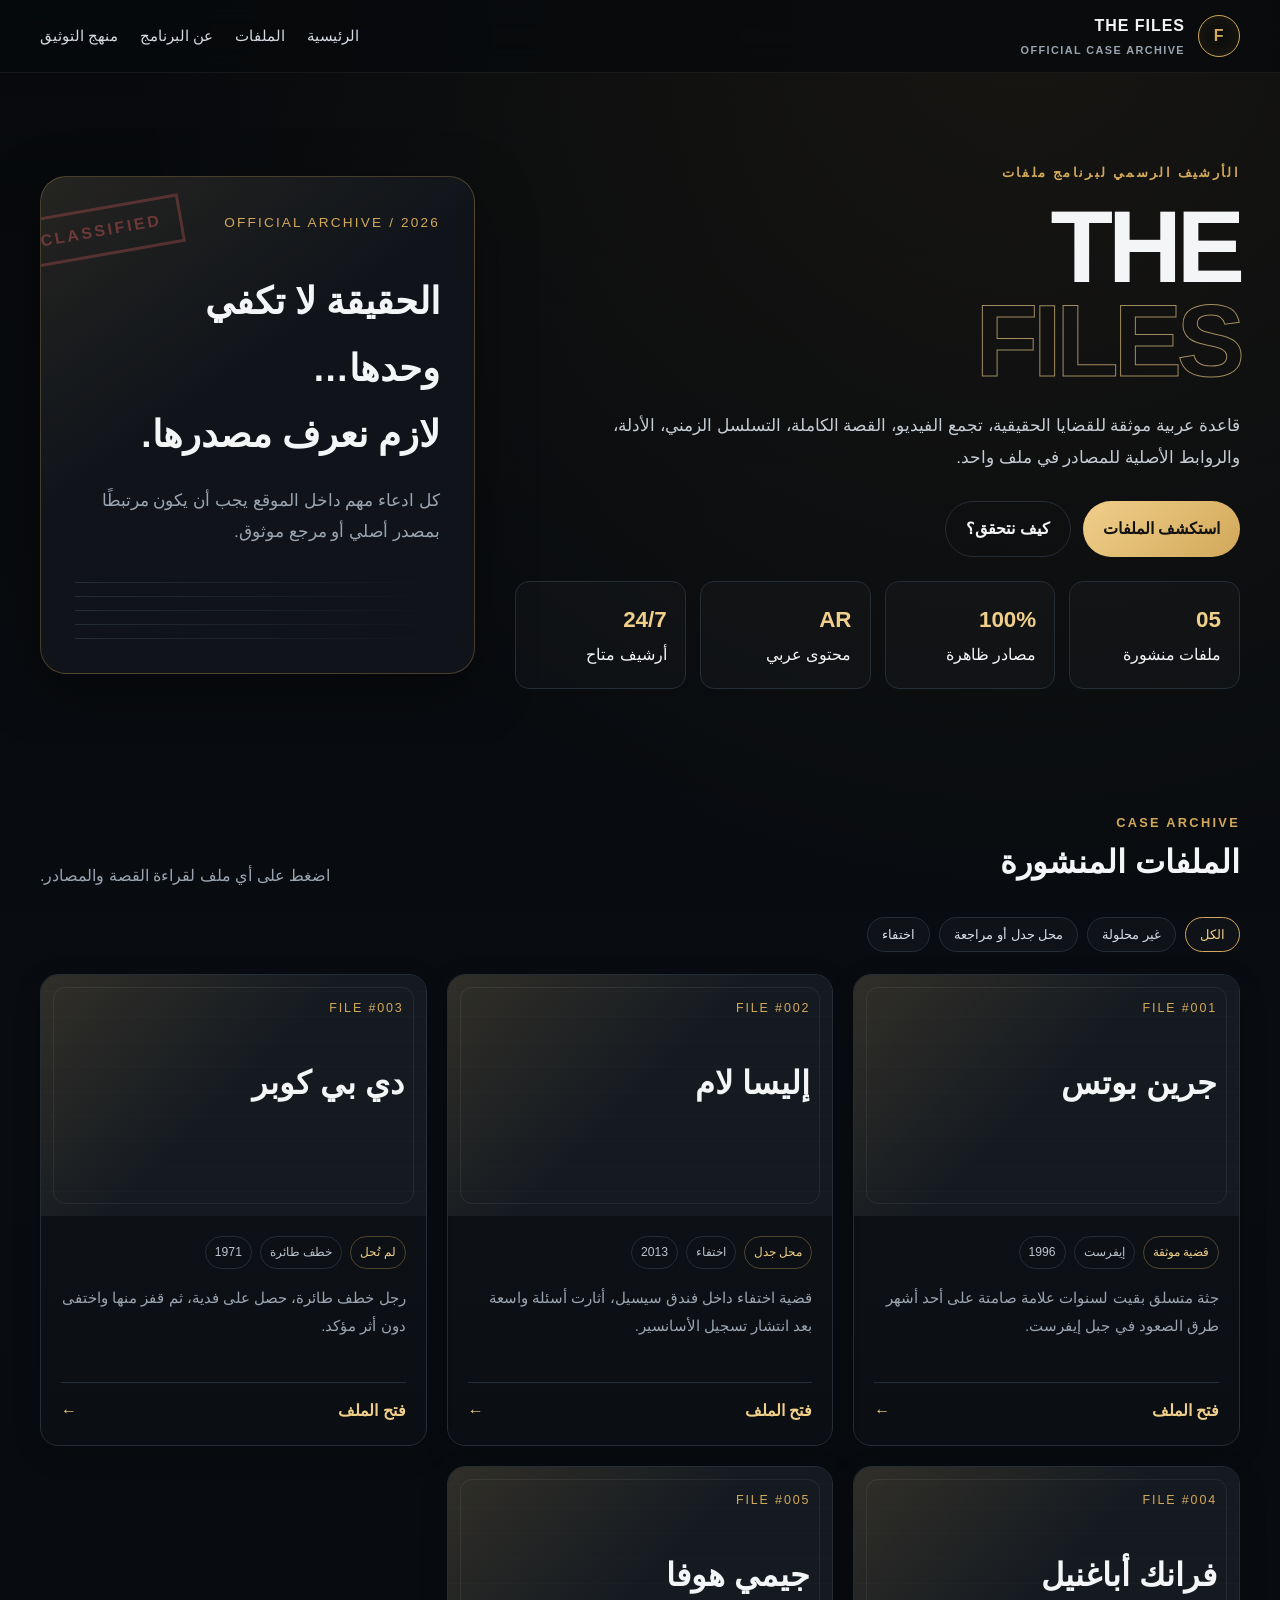
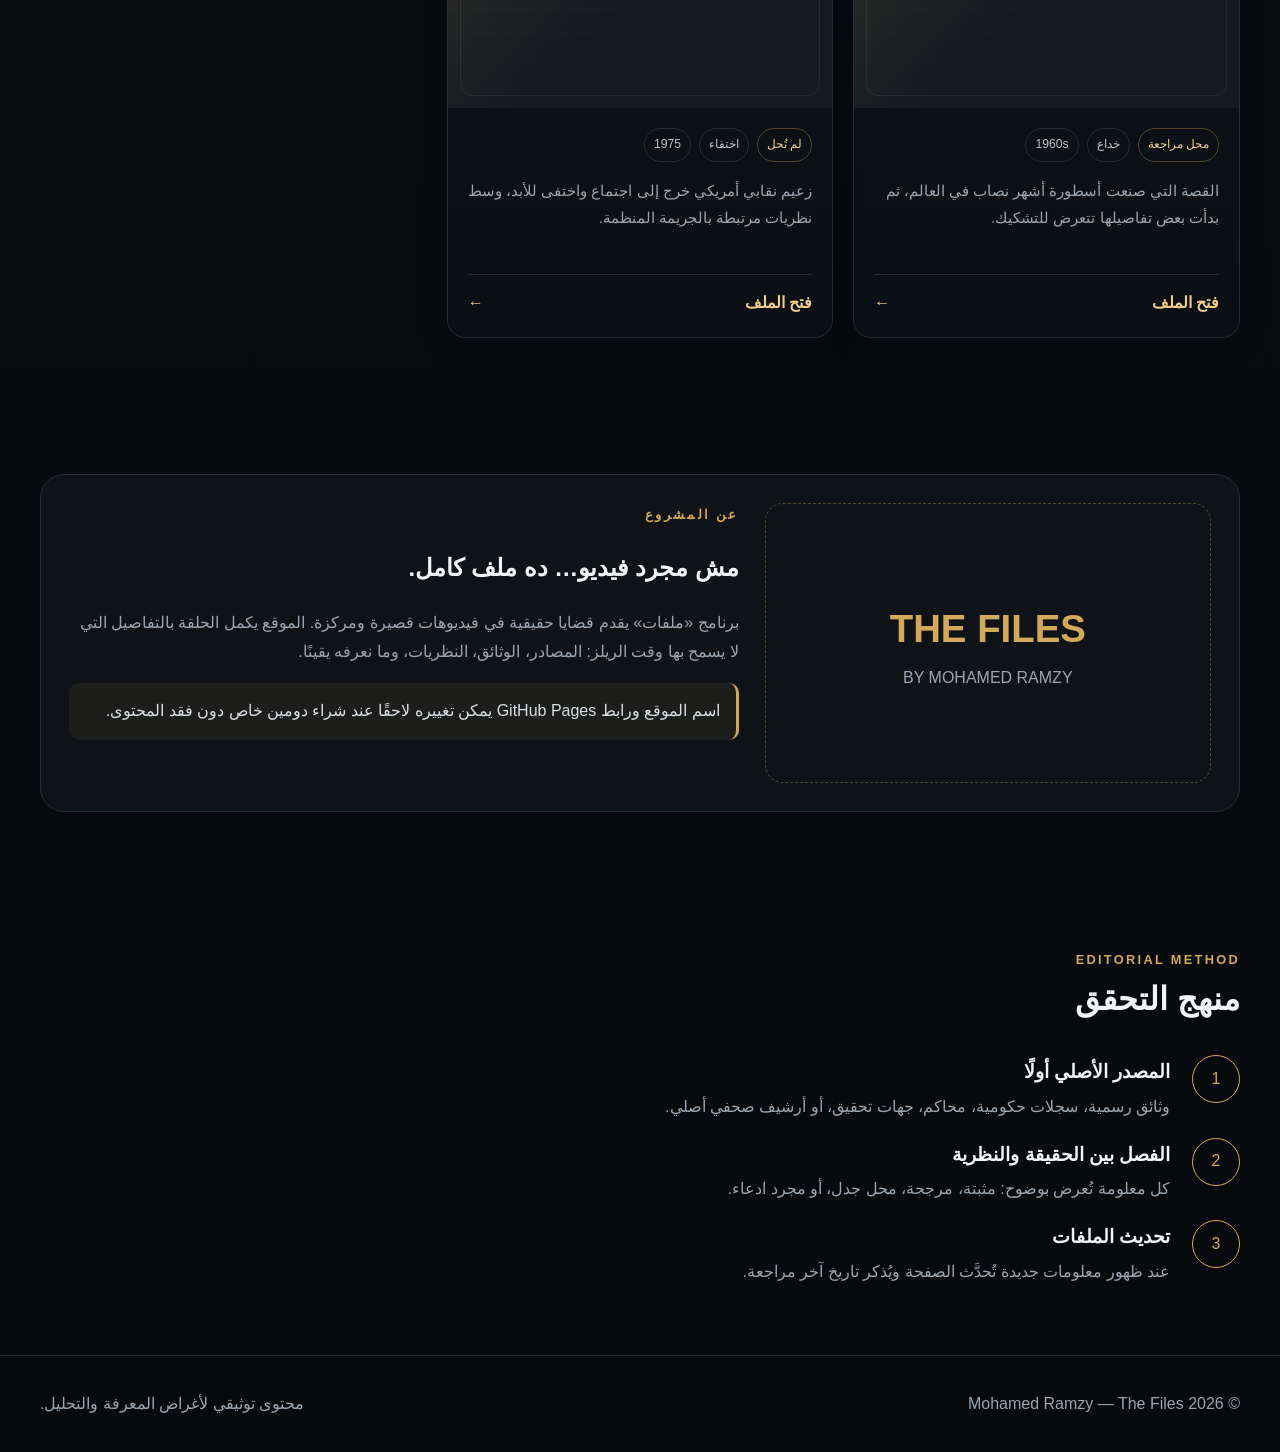
==== index.html @ ec3ad58e "Add files via upload" ====
<!doctype html>
<html lang="ar" dir="rtl">
<head>
  <meta charset="utf-8">
  <meta name="viewport" content="width=device-width,initial-scale=1">
  <meta name="description" content="الأرشيف الرسمي لبرنامج ملفات — قضايا حقيقية، أدلة، وثائق ومصادر أصلية.">
  <title>THE FILES</title>
  <link rel="stylesheet" href="assets/css/style.css">
</head>
<body>
<header class="site-header">
  <div class="container nav">
    <a class="brand" href="index.html">
      <span class="brand-mark">F</span>
      <span>THE FILES<small>OFFICIAL CASE ARCHIVE</small></span>
    </a>
    <button class="menu-btn" aria-label="فتح القائمة">☰</button>
    <nav class="nav-links">
      <a href="index.html">الرئيسية</a>
      <a href="index.html#cases">الملفات</a>
      <a href="index.html#about">عن البرنامج</a>
      <a href="index.html#method">منهج التوثيق</a>
    </nav>
  </div>
</header>
<main>
  <section class="hero">
    <div class="container hero-grid">
      <div>
        <div class="eyebrow">الأرشيف الرسمي لبرنامج ملفات</div>
        <h1>THE <span>FILES</span></h1>
        <p>
          قاعدة عربية موثقة للقضايا الحقيقية، تجمع الفيديو، القصة الكاملة،
          التسلسل الزمني، الأدلة، والروابط الأصلية للمصادر في ملف واحد.
        </p>
        <div class="hero-actions">
          <a class="btn btn-primary" href="#cases">استكشف الملفات</a>
          <a class="btn btn-secondary" href="#method">كيف نتحقق؟</a>
        </div>
        <div class="stats">
          <div class="stat"><strong>05</strong><span>ملفات منشورة</span></div>
          <div class="stat"><strong>100%</strong><span>مصادر ظاهرة</span></div>
          <div class="stat"><strong>AR</strong><span>محتوى عربي</span></div>
          <div class="stat"><strong>24/7</strong><span>أرشيف متاح</span></div>
        </div>
      </div>
      <div class="archive-folder">
        <div class="folder-number">OFFICIAL ARCHIVE / 2026</div>
        <h2>الحقيقة لا تكفي وحدها…<br>لازم نعرف مصدرها.</h2>
        <p style="color:var(--muted)">كل ادعاء مهم داخل الموقع يجب أن يكون مرتبطًا بمصدر أصلي أو مرجع موثوق.</p>
        <div class="folder-lines"><span></span><span></span><span></span><span></span><span></span></div>
      </div>
    </div>
  </section>

  <section class="section" id="cases">
    <div class="container">
      <div class="section-head">
        <div><div class="eyebrow">CASE ARCHIVE</div><h2>الملفات المنشورة</h2></div>
        <p>اضغط على أي ملف لقراءة القصة والمصادر.</p>
      </div>
      <div class="filters">
        <button class="filter-btn active" data-filter="all">الكل</button>
        <button class="filter-btn" data-filter="لم تُحل">غير محلولة</button>
        <button class="filter-btn" data-filter="محل">محل جدل أو مراجعة</button>
        <button class="filter-btn" data-filter="اختفاء">اختفاء</button>
      </div>
      <div class="case-grid">
    <article class="case-card" data-category="قضية موثقة إيفرست">
      <a href="cases/green-boots.html">
        <div class="case-cover">
          <div class="case-no">FILE #001</div>
          <h3>جرين بوتس</h3>
        </div>
        <div class="case-body">
          <div class="badges">
            <span class="badge status">قضية موثقة</span>
            <span class="badge">إيفرست</span>
            <span class="badge">1996</span>
          </div>
          <p>جثة متسلق بقيت لسنوات علامة صامتة على أحد أشهر طرق الصعود في جبل إيفرست.</p>
          <div class="open-file"><span>فتح الملف</span><span>←</span></div>
        </div>
      </a>
    </article>

    <article class="case-card" data-category="محل جدل اختفاء">
      <a href="cases/elisa-lam.html">
        <div class="case-cover">
          <div class="case-no">FILE #002</div>
          <h3>إليسا لام</h3>
        </div>
        <div class="case-body">
          <div class="badges">
            <span class="badge status">محل جدل</span>
            <span class="badge">اختفاء</span>
            <span class="badge">2013</span>
          </div>
          <p>قضية اختفاء داخل فندق سيسيل، أثارت أسئلة واسعة بعد انتشار تسجيل الأسانسير.</p>
          <div class="open-file"><span>فتح الملف</span><span>←</span></div>
        </div>
      </a>
    </article>

    <article class="case-card" data-category="لم تُحل خطف طائرة">
      <a href="cases/db-cooper.html">
        <div class="case-cover">
          <div class="case-no">FILE #003</div>
          <h3>دي بي كوبر</h3>
        </div>
        <div class="case-body">
          <div class="badges">
            <span class="badge status">لم تُحل</span>
            <span class="badge">خطف طائرة</span>
            <span class="badge">1971</span>
          </div>
          <p>رجل خطف طائرة، حصل على فدية، ثم قفز منها واختفى دون أثر مؤكد.</p>
          <div class="open-file"><span>فتح الملف</span><span>←</span></div>
        </div>
      </a>
    </article>

    <article class="case-card" data-category="محل مراجعة خداع">
      <a href="cases/frank-abagnale.html">
        <div class="case-cover">
          <div class="case-no">FILE #004</div>
          <h3>فرانك أباغنيل</h3>
        </div>
        <div class="case-body">
          <div class="badges">
            <span class="badge status">محل مراجعة</span>
            <span class="badge">خداع</span>
            <span class="badge">1960s</span>
          </div>
          <p>القصة التي صنعت أسطورة أشهر نصاب في العالم، ثم بدأت بعض تفاصيلها تتعرض للتشكيك.</p>
          <div class="open-file"><span>فتح الملف</span><span>←</span></div>
        </div>
      </a>
    </article>

    <article class="case-card" data-category="لم تُحل اختفاء">
      <a href="cases/jimmy-hoffa.html">
        <div class="case-cover">
          <div class="case-no">FILE #005</div>
          <h3>جيمي هوفا</h3>
        </div>
        <div class="case-body">
          <div class="badges">
            <span class="badge status">لم تُحل</span>
            <span class="badge">اختفاء</span>
            <span class="badge">1975</span>
          </div>
          <p>زعيم نقابي أمريكي خرج إلى اجتماع واختفى للأبد، وسط نظريات مرتبطة بالجريمة المنظمة.</p>
          <div class="open-file"><span>فتح الملف</span><span>←</span></div>
        </div>
      </a>
    </article></div>
    </div>
  </section>

  <section class="section" id="about">
    <div class="container about-box">
      <div class="about-seal">
        <div><strong>THE FILES</strong><br><span style="color:var(--muted)">BY MOHAMED RAMZY</span></div>
      </div>
      <div>
        <div class="eyebrow">عن المشروع</div>
        <h2>مش مجرد فيديو… ده ملف كامل.</h2>
        <p style="color:var(--muted)">
          برنامج «ملفات» يقدم قضايا حقيقية في فيديوهات قصيرة ومركزة.
          الموقع يكمل الحلقة بالتفاصيل التي لا يسمح بها وقت الريلز:
          المصادر، الوثائق، النظريات، وما نعرفه يقينًا.
        </p>
        <div class="note">اسم الموقع ورابط GitHub Pages يمكن تغييره لاحقًا عند شراء دومين خاص دون فقد المحتوى.</div>
      </div>
    </div>
  </section>

  <section class="section" id="method">
    <div class="container">
      <div class="section-head"><div><div class="eyebrow">EDITORIAL METHOD</div><h2>منهج التحقق</h2></div></div>
      <div class="steps">
        <div class="step"><div class="step-num">1</div><div><h3>المصدر الأصلي أولًا</h3><p>وثائق رسمية، سجلات حكومية، محاكم، جهات تحقيق، أو أرشيف صحفي أصلي.</p></div></div>
        <div class="step"><div class="step-num">2</div><div><h3>الفصل بين الحقيقة والنظرية</h3><p>كل معلومة تُعرض بوضوح: مثبتة، مرجحة، محل جدل، أو مجرد ادعاء.</p></div></div>
        <div class="step"><div class="step-num">3</div><div><h3>تحديث الملفات</h3><p>عند ظهور معلومات جديدة تُحدَّث الصفحة ويُذكر تاريخ آخر مراجعة.</p></div></div>
      </div>
    </div>
  </section>
</main>

<footer class="site-footer">
  <div class="container footer-row">
    <div>© <span data-year></span> Mohamed Ramzy — The Files</div>
    <div>محتوى توثيقي لأغراض المعرفة والتحليل.</div>
  </div>
</footer>
<script src="assets/js/main.js"></script>
</body>
</html>
---- assets/css/style.css ----
:root{
  --bg:#07090c;
  --surface:#0f1318;
  --surface-2:#151b22;
  --line:#252d36;
  --text:#f4f5f7;
  --muted:#9aa5b1;
  --gold:#d2a85a;
  --gold-2:#f0cf8a;
  --danger:#d95d5d;
  --ok:#4fa97f;
  --warn:#d9a24a;
  --max:1200px;
  --radius:18px;
  --shadow:0 18px 60px rgba(0,0,0,.35);
}
*{box-sizing:border-box}
html{scroll-behavior:smooth}
body{
  margin:0;
  background:
    radial-gradient(circle at 80% 0%, rgba(210,168,90,.08), transparent 28%),
    linear-gradient(180deg,#07090c,#090c10 35%,#07090c);
  color:var(--text);
  font-family:"Segoe UI",Tahoma,Arial,sans-serif;
  direction:rtl;
  line-height:1.8;
}
a{color:inherit;text-decoration:none}
img{max-width:100%;display:block}
.container{width:min(calc(100% - 32px),var(--max));margin:auto}
.site-header{
  position:sticky;top:0;z-index:50;
  backdrop-filter:blur(16px);
  background:rgba(7,9,12,.78);
  border-bottom:1px solid rgba(255,255,255,.06);
}
.nav{min-height:72px;display:flex;align-items:center;justify-content:space-between;gap:20px}
.brand{display:flex;align-items:center;gap:13px;font-weight:800;letter-spacing:.06em}
.brand-mark{
  width:42px;height:42px;border:1px solid var(--gold);
  border-radius:50%;display:grid;place-items:center;color:var(--gold);
  box-shadow:inset 0 0 22px rgba(210,168,90,.12);
}
.brand small{display:block;color:var(--muted);font-size:.68rem;letter-spacing:.13em}
.nav-links{display:flex;gap:22px;color:#d6dbe1;font-size:.95rem}
.nav-links a:hover{color:var(--gold-2)}
.menu-btn{display:none;background:none;border:1px solid var(--line);color:#fff;border-radius:10px;padding:8px 11px}
.hero{padding:88px 0 54px;position:relative;overflow:hidden}
.hero-grid{display:grid;grid-template-columns:1.25fr .75fr;gap:40px;align-items:center}
.eyebrow{color:var(--gold);letter-spacing:.18em;font-size:.8rem;font-weight:700}
.hero h1{font-size:clamp(3.2rem,8vw,7.6rem);line-height:.92;margin:16px 0 22px;letter-spacing:-.05em}
.hero h1 span{display:block;color:transparent;-webkit-text-stroke:1px rgba(240,207,138,.65)}
.hero p{color:#c5ccd4;font-size:1.08rem;max-width:680px}
.hero-actions{display:flex;gap:12px;margin-top:28px;flex-wrap:wrap}
.btn{display:inline-flex;align-items:center;justify-content:center;gap:9px;padding:13px 20px;border-radius:999px;border:1px solid var(--line);font-weight:700}
.btn-primary{background:linear-gradient(135deg,var(--gold-2),var(--gold));color:#121212;border:none}
.btn-secondary:hover{border-color:var(--gold);color:var(--gold-2)}
.archive-folder{
  min-height:410px;border-radius:26px;border:1px solid rgba(210,168,90,.28);
  background:
    linear-gradient(145deg,rgba(210,168,90,.11),transparent 42%),
    #10141a;
  box-shadow:var(--shadow);position:relative;padding:34px;overflow:hidden;
}
.archive-folder:before{
  content:"CLASSIFIED";position:absolute;left:-22px;top:30px;transform:rotate(-10deg);
  color:rgba(217,93,93,.42);border:3px solid rgba(217,93,93,.3);padding:7px 18px;font-weight:900;letter-spacing:.17em;
}
.folder-number{color:var(--gold);font-size:.85rem;letter-spacing:.16em}
.archive-folder h2{font-size:2.3rem;margin:34px 0 8px}
.folder-lines{margin-top:34px;display:grid;gap:13px}
.folder-lines span{height:1px;background:linear-gradient(90deg,var(--line),transparent)}
.stats{display:grid;grid-template-columns:repeat(4,1fr);gap:14px;margin-top:24px}
.stat{padding:18px;border:1px solid var(--line);border-radius:14px;background:rgba(255,255,255,.02)}
.stat strong{display:block;color:var(--gold-2);font-size:1.4rem}
.section{padding:68px 0}
.section-head{display:flex;justify-content:space-between;align-items:end;gap:20px;margin-bottom:26px}
.section-head h2{font-size:2rem;margin:0}
.section-head p{color:var(--muted);margin:0}
.filters{display:flex;gap:9px;flex-wrap:wrap;margin-bottom:22px}
.filter-btn{cursor:pointer;border:1px solid var(--line);background:var(--surface);color:#d8dee5;padding:9px 14px;border-radius:999px}
.filter-btn.active,.filter-btn:hover{border-color:var(--gold);color:var(--gold-2)}
.case-grid{display:grid;grid-template-columns:repeat(3,1fr);gap:20px}
.case-card{
  border:1px solid var(--line);background:linear-gradient(180deg,var(--surface),#0b0e12);
  border-radius:var(--radius);overflow:hidden;transition:.25s;box-shadow:0 8px 28px rgba(0,0,0,.16)
}
.case-card:hover{transform:translateY(-5px);border-color:rgba(210,168,90,.5)}
.case-cover{
  aspect-ratio:16/10;padding:22px;position:relative;
  background:
    linear-gradient(135deg,rgba(210,168,90,.15),transparent 50%),
    repeating-linear-gradient(0deg,transparent,transparent 24px,rgba(255,255,255,.025) 25px),
    #151a20;
}
.case-cover:after{content:"";position:absolute;inset:12px;border:1px solid rgba(255,255,255,.07);border-radius:12px}
.case-no{color:var(--gold);font-size:.78rem;letter-spacing:.15em}
.case-cover h3{font-size:2rem;margin:35px 0 0;position:relative;z-index:1}
.case-body{padding:20px}
.badges{display:flex;gap:8px;flex-wrap:wrap;margin-bottom:13px}
.badge{font-size:.76rem;padding:5px 9px;border-radius:999px;border:1px solid var(--line);color:#bbc4cd}
.badge.status{color:var(--gold-2);border-color:rgba(210,168,90,.35)}
.case-body p{color:var(--muted);font-size:.94rem;min-height:82px}
.open-file{display:flex;justify-content:space-between;align-items:center;color:var(--gold-2);font-weight:700;border-top:1px solid var(--line);padding-top:14px}
.about-box{display:grid;grid-template-columns:.8fr 1.2fr;gap:26px;border:1px solid var(--line);border-radius:24px;padding:28px;background:var(--surface)}
.about-seal{min-height:280px;border-radius:18px;border:1px dashed rgba(210,168,90,.35);display:grid;place-items:center;text-align:center}
.about-seal strong{font-size:2.4rem;color:var(--gold)}
.steps{display:grid;gap:16px}
.step{display:grid;grid-template-columns:54px 1fr;gap:16px}
.step-num{width:48px;height:48px;border-radius:50%;display:grid;place-items:center;border:1px solid var(--gold);color:var(--gold)}
.step h3{margin:0 0 4px}
.step p{margin:0;color:var(--muted)}
.site-footer{border-top:1px solid var(--line);padding:34px 0;color:var(--muted)}
.footer-row{display:flex;justify-content:space-between;gap:20px;flex-wrap:wrap}

/* Case page */
.case-hero{padding:64px 0 28px}
.breadcrumb{font-size:.9rem;color:var(--muted)}
.case-title{font-size:clamp(2.6rem,7vw,5.8rem);line-height:1;margin:18px 0}
.case-meta{display:flex;gap:10px;flex-wrap:wrap}
.case-layout{display:grid;grid-template-columns:minmax(0,1fr) 320px;gap:30px;align-items:start}
.article{border:1px solid var(--line);background:var(--surface);border-radius:20px;padding:clamp(20px,4vw,42px)}
.article h2{margin-top:42px;color:var(--gold-2)}
.article h2:first-child{margin-top:0}
.article p{color:#c9d0d8}
.video-placeholder{
  aspect-ratio:16/9;border:1px solid var(--line);border-radius:16px;
  display:grid;place-items:center;text-align:center;background:#080b0e;margin:22px 0;
}
.timeline{border-right:1px solid rgba(210,168,90,.32);margin:24px 8px 24px 0;padding-right:22px}
.timeline-item{position:relative;margin-bottom:22px}
.timeline-item:before{content:"";position:absolute;right:-29px;top:8px;width:11px;height:11px;background:var(--gold);border-radius:50%;box-shadow:0 0 0 5px rgba(210,168,90,.11)}
.timeline-item strong{color:var(--gold-2)}
.sources{display:grid;gap:11px}
.source-link{padding:14px;border:1px solid var(--line);border-radius:12px;background:#0b0e12}
.source-link:hover{border-color:var(--gold)}
.sidebar{display:grid;gap:16px;position:sticky;top:92px}
.side-card{border:1px solid var(--line);background:var(--surface);border-radius:16px;padding:20px}
.side-card h3{margin-top:0}
.side-card ul{margin:0;padding:0 18px 0 0;color:var(--muted)}
.note{border-right:3px solid var(--gold);background:rgba(210,168,90,.07);padding:14px 16px;border-radius:10px;color:#d9dfe6}

@media(max-width:920px){
  .hero-grid,.about-box,.case-layout{grid-template-columns:1fr}
  .case-grid{grid-template-columns:repeat(2,1fr)}
  .sidebar{position:static}
}
@media(max-width:700px){
  .nav-links{display:none;position:absolute;top:72px;right:16px;left:16px;background:#0c1015;border:1px solid var(--line);border-radius:14px;padding:16px;flex-direction:column}
  .nav-links.open{display:flex}
  .menu-btn{display:block}
  .case-grid,.stats{grid-template-columns:1fr}
  .hero{padding-top:54px}
  .archive-folder{min-height:330px}
}
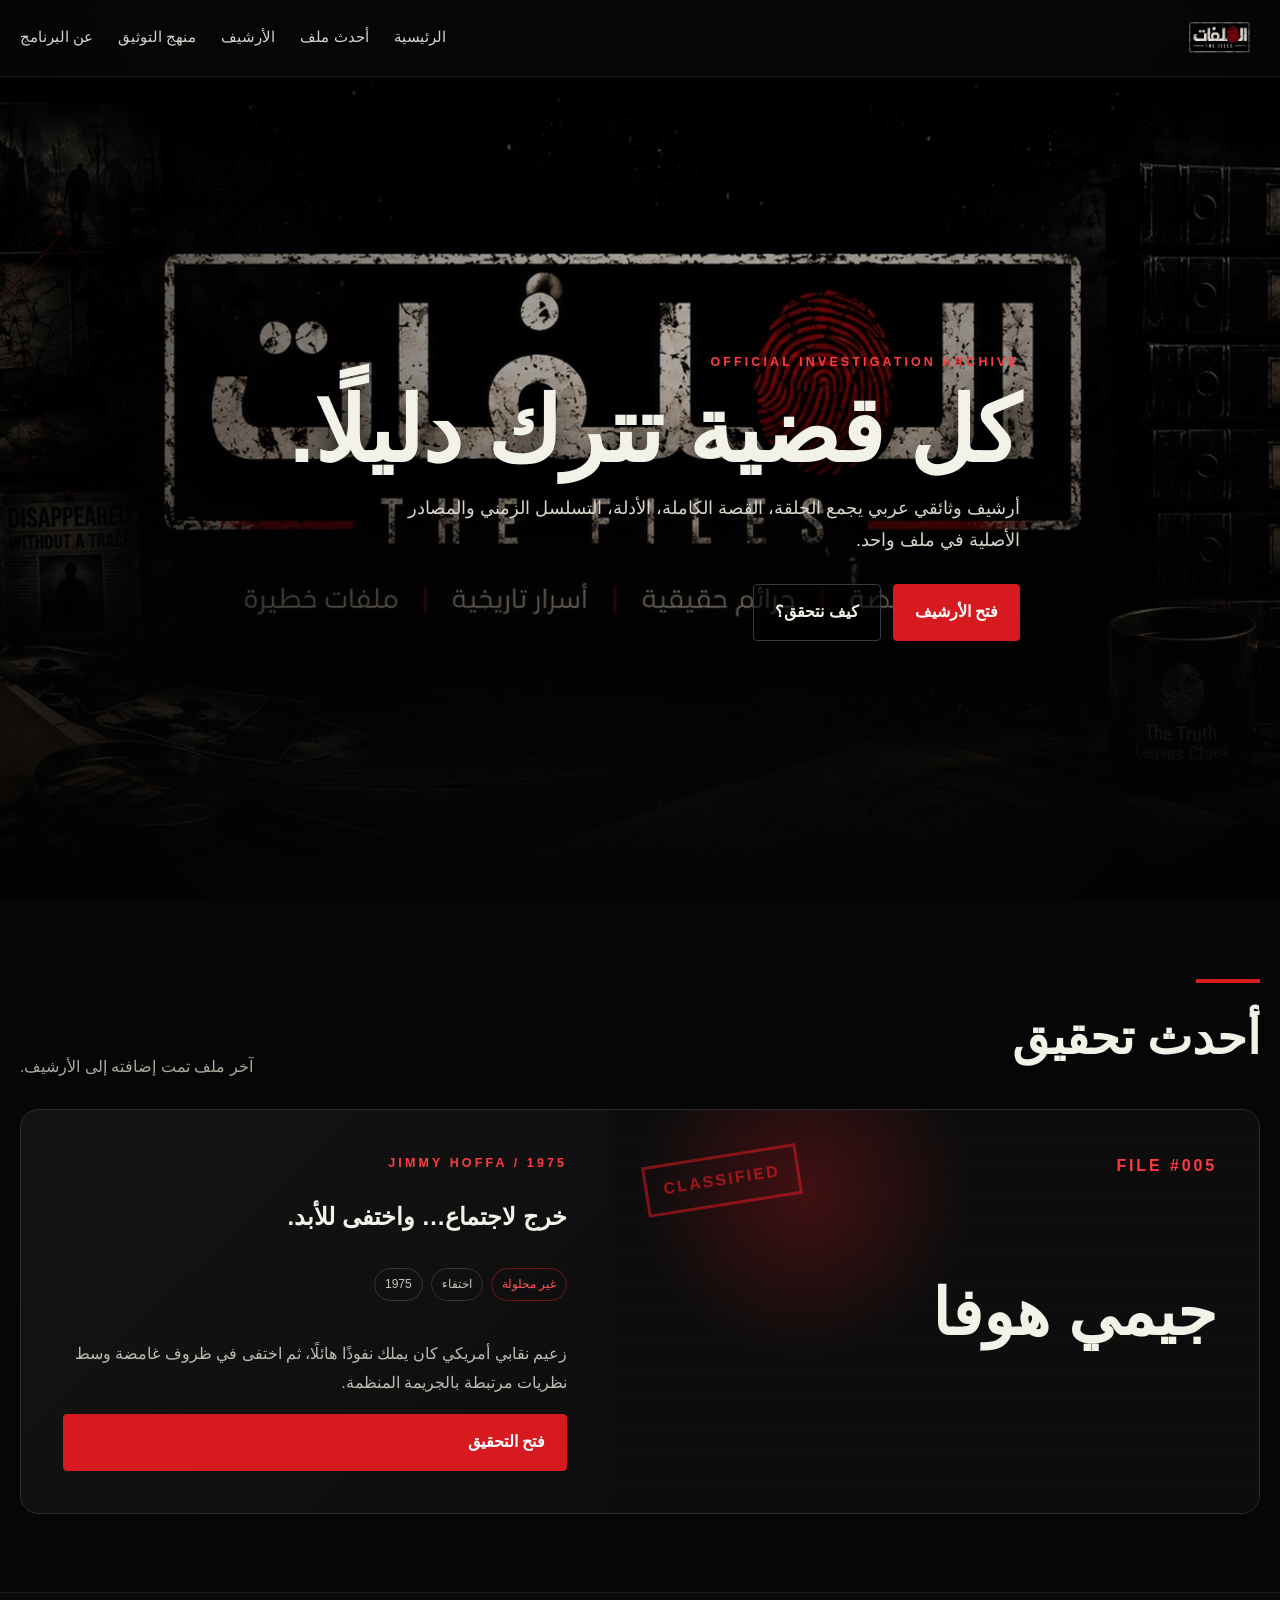
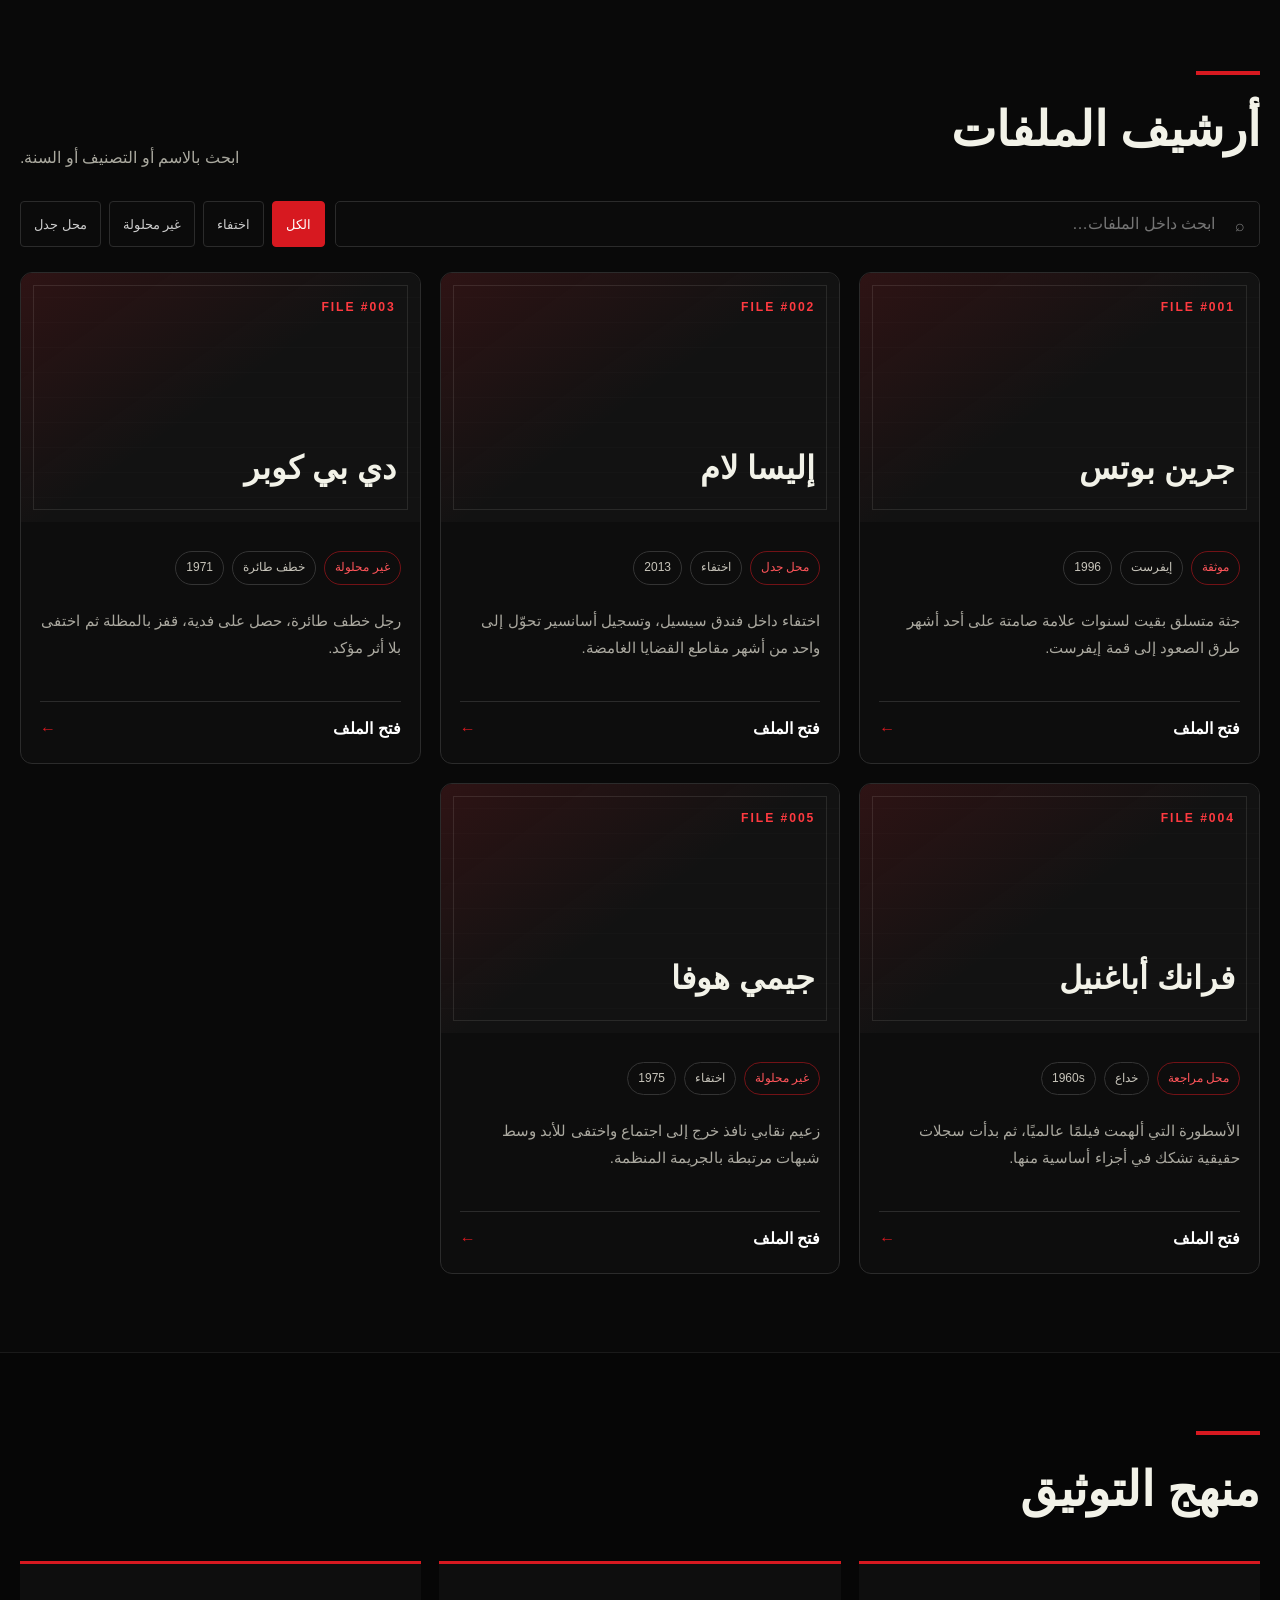
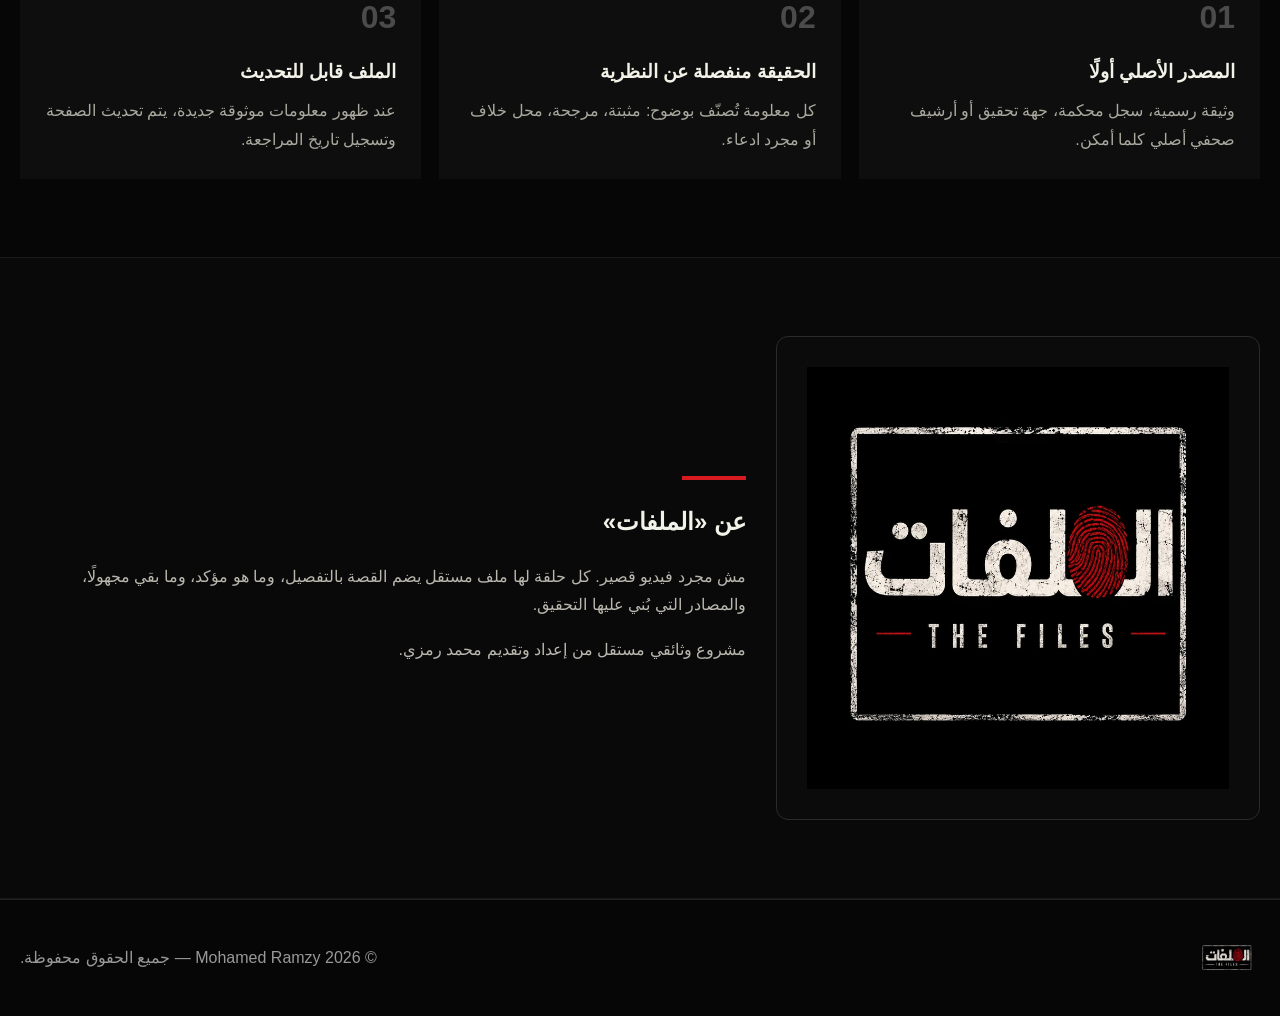
==== commit 3bb8e228: "Add files via upload" ====
--- a/index.html
+++ b/index.html
@@ -1,199 +1,109 @@
 <!doctype html>
 <html lang="ar" dir="rtl">
 <head>
-  <meta charset="utf-8">
-  <meta name="viewport" content="width=device-width,initial-scale=1">
-  <meta name="description" content="الأرشيف الرسمي لبرنامج ملفات — قضايا حقيقية، أدلة، وثائق ومصادر أصلية.">
-  <title>THE FILES</title>
-  <link rel="stylesheet" href="assets/css/style.css">
-</head>
-<body>
-<header class="site-header">
-  <div class="container nav">
-    <a class="brand" href="index.html">
-      <span class="brand-mark">F</span>
-      <span>THE FILES<small>OFFICIAL CASE ARCHIVE</small></span>
-    </a>
-    <button class="menu-btn" aria-label="فتح القائمة">☰</button>
-    <nav class="nav-links">
-      <a href="index.html">الرئيسية</a>
-      <a href="index.html#cases">الملفات</a>
-      <a href="index.html#about">عن البرنامج</a>
-      <a href="index.html#method">منهج التوثيق</a>
-    </nav>
-  </div>
-</header>
+<meta charset="utf-8">
+<meta name="viewport" content="width=device-width,initial-scale=1">
+<meta name="theme-color" content="#060606">
+<meta name="description" content="الأرشيف الرسمي لبرنامج ملفات من محمد رمزي: قضايا حقيقية، مصادر أصلية، وثائق وتسلسل زمني.">
+<meta property="og:title" content="الملفات | The Files">
+<meta property="og:description" content="الأرشيف الرسمي لبرنامج ملفات من محمد رمزي: قضايا حقيقية، مصادر أصلية، وثائق وتسلسل زمني.">
+<meta property="og:type" content="website">
+<meta property="og:image" content="assets/images/logo-square.webp">
+<link rel="icon" href="assets/images/favicon.png">
+<link rel="stylesheet" href="assets/css/style.css">
+<title>الملفات | The Files</title>
+</head><body><header class="site-header"><div class="container nav">
+<a class="logo" href="index.html"><img src="assets/images/logo-horizontal.webp" alt="الملفات - The Files"></a>
+<button class="menu" aria-label="فتح القائمة">☰</button>
+<nav class="nav-links">
+<a href="index.html">الرئيسية</a>
+<a href="index.html#latest">أحدث ملف</a>
+<a href="index.html#archive">الأرشيف</a>
+<a href="index.html#method">منهج التوثيق</a>
+<a href="index.html#about">عن البرنامج</a>
+</nav></div></header>
 <main>
-  <section class="hero">
-    <div class="container hero-grid">
-      <div>
-        <div class="eyebrow">الأرشيف الرسمي لبرنامج ملفات</div>
-        <h1>THE <span>FILES</span></h1>
-        <p>
-          قاعدة عربية موثقة للقضايا الحقيقية، تجمع الفيديو، القصة الكاملة،
-          التسلسل الزمني، الأدلة، والروابط الأصلية للمصادر في ملف واحد.
-        </p>
-        <div class="hero-actions">
-          <a class="btn btn-primary" href="#cases">استكشف الملفات</a>
-          <a class="btn btn-secondary" href="#method">كيف نتحقق؟</a>
-        </div>
-        <div class="stats">
-          <div class="stat"><strong>05</strong><span>ملفات منشورة</span></div>
-          <div class="stat"><strong>100%</strong><span>مصادر ظاهرة</span></div>
-          <div class="stat"><strong>AR</strong><span>محتوى عربي</span></div>
-          <div class="stat"><strong>24/7</strong><span>أرشيف متاح</span></div>
-        </div>
-      </div>
-      <div class="archive-folder">
-        <div class="folder-number">OFFICIAL ARCHIVE / 2026</div>
-        <h2>الحقيقة لا تكفي وحدها…<br>لازم نعرف مصدرها.</h2>
-        <p style="color:var(--muted)">كل ادعاء مهم داخل الموقع يجب أن يكون مرتبطًا بمصدر أصلي أو مرجع موثوق.</p>
-        <div class="folder-lines"><span></span><span></span><span></span><span></span><span></span></div>
-      </div>
-    </div>
-  </section>
+<section class="hero"><div class="container hero-content">
+<div class="kicker">OFFICIAL INVESTIGATION ARCHIVE</div>
+<h1>كل قضية تترك دليلًا.</h1>
+<p>أرشيف وثائقي عربي يجمع الحلقة، القصة الكاملة، الأدلة، التسلسل الزمني والمصادر الأصلية في ملف واحد.</p>
+<div class="actions"><a class="btn btn-red" href="#archive">فتح الأرشيف</a><a class="btn btn-dark" href="#method">كيف نتحقق؟</a></div>
+</div></section>
 
-  <section class="section" id="cases">
-    <div class="container">
-      <div class="section-head">
-        <div><div class="eyebrow">CASE ARCHIVE</div><h2>الملفات المنشورة</h2></div>
-        <p>اضغط على أي ملف لقراءة القصة والمصادر.</p>
-      </div>
-      <div class="filters">
-        <button class="filter-btn active" data-filter="all">الكل</button>
-        <button class="filter-btn" data-filter="لم تُحل">غير محلولة</button>
-        <button class="filter-btn" data-filter="محل">محل جدل أو مراجعة</button>
-        <button class="filter-btn" data-filter="اختفاء">اختفاء</button>
-      </div>
-      <div class="case-grid">
-    <article class="case-card" data-category="قضية موثقة إيفرست">
-      <a href="cases/green-boots.html">
-        <div class="case-cover">
-          <div class="case-no">FILE #001</div>
-          <h3>جرين بوتس</h3>
-        </div>
-        <div class="case-body">
-          <div class="badges">
-            <span class="badge status">قضية موثقة</span>
-            <span class="badge">إيفرست</span>
-            <span class="badge">1996</span>
-          </div>
-          <p>جثة متسلق بقيت لسنوات علامة صامتة على أحد أشهر طرق الصعود في جبل إيفرست.</p>
-          <div class="open-file"><span>فتح الملف</span><span>←</span></div>
-        </div>
-      </a>
-    </article>
+<section class="section" id="latest"><div class="container">
+<div class="section-head"><div><div class="red-line"></div><h2>أحدث تحقيق</h2></div><p>آخر ملف تمت إضافته إلى الأرشيف.</p></div>
+<div class="latest">
+<div class="latest-art"><div class="latest-no">FILE #005</div><h3>جيمي هوفا</h3></div>
+<div class="latest-copy"><div class="kicker">JIMMY HOFFA / 1975</div><h2>خرج لاجتماع… واختفى للأبد.</h2>
+<div class="meta"><span class="tag red">غير محلولة</span><span class="tag">اختفاء</span><span class="tag">1975</span></div>
+<p>زعيم نقابي أمريكي كان يملك نفوذًا هائلًا، ثم اختفى في ظروف غامضة وسط نظريات مرتبطة بالجريمة المنظمة.</p>
+<a class="btn btn-red" href="cases/jimmy-hoffa.html">فتح التحقيق</a></div>
+</div></div></section>
 
-    <article class="case-card" data-category="محل جدل اختفاء">
-      <a href="cases/elisa-lam.html">
-        <div class="case-cover">
-          <div class="case-no">FILE #002</div>
-          <h3>إليسا لام</h3>
-        </div>
-        <div class="case-body">
-          <div class="badges">
-            <span class="badge status">محل جدل</span>
-            <span class="badge">اختفاء</span>
-            <span class="badge">2013</span>
-          </div>
-          <p>قضية اختفاء داخل فندق سيسيل، أثارت أسئلة واسعة بعد انتشار تسجيل الأسانسير.</p>
-          <div class="open-file"><span>فتح الملف</span><span>←</span></div>
-        </div>
-      </a>
-    </article>
+<section class="section section-dark" id="archive"><div class="container">
+<div class="section-head"><div><div class="red-line"></div><h2>أرشيف الملفات</h2></div><p>ابحث بالاسم أو التصنيف أو السنة.</p></div>
+<div class="tools">
+<label class="search"><span>⌕</span><input id="caseSearch" type="search" placeholder="ابحث داخل الملفات…"></label>
+<div class="filters"><button class="filter active" data-filter="all">الكل</button><button class="filter" data-filter="اختفاء">اختفاء</button><button class="filter" data-filter="غير محلولة">غير محلولة</button><button class="filter" data-filter="محل">محل جدل</button></div>
+</div>
+<div class="grid">
+<article class="card" data-category="إيفرست موثقة" data-search="جرين بوتس Green Boots 1996 إيفرست موثقة">
+<a href="cases/green-boots.html">
+<div class="card-top"><div class="file-no">FILE #001</div><h3>جرين بوتس</h3></div>
+<div class="card-body">
+<div class="meta"><span class="tag red">موثقة</span><span class="tag">إيفرست</span><span class="tag">1996</span></div>
+<p>جثة متسلق بقيت لسنوات علامة صامتة على أحد أشهر طرق الصعود إلى قمة إيفرست.</p>
+<div class="open"><span>فتح الملف</span><span>←</span></div>
+</div></a></article>
+<article class="card" data-category="اختفاء محل جدل" data-search="إليسا لام Elisa Lam 2013 اختفاء محل جدل">
+<a href="cases/elisa-lam.html">
+<div class="card-top"><div class="file-no">FILE #002</div><h3>إليسا لام</h3></div>
+<div class="card-body">
+<div class="meta"><span class="tag red">محل جدل</span><span class="tag">اختفاء</span><span class="tag">2013</span></div>
+<p>اختفاء داخل فندق سيسيل، وتسجيل أسانسير تحوّل إلى واحد من أشهر مقاطع القضايا الغامضة.</p>
+<div class="open"><span>فتح الملف</span><span>←</span></div>
+</div></a></article>
+<article class="card" data-category="خطف طائرة غير محلولة" data-search="دي بي كوبر D. B. Cooper 1971 خطف طائرة غير محلولة">
+<a href="cases/db-cooper.html">
+<div class="card-top"><div class="file-no">FILE #003</div><h3>دي بي كوبر</h3></div>
+<div class="card-body">
+<div class="meta"><span class="tag red">غير محلولة</span><span class="tag">خطف طائرة</span><span class="tag">1971</span></div>
+<p>رجل خطف طائرة، حصل على فدية، قفز بالمظلة ثم اختفى بلا أثر مؤكد.</p>
+<div class="open"><span>فتح الملف</span><span>←</span></div>
+</div></a></article>
+<article class="card" data-category="خداع محل مراجعة" data-search="فرانك أباغنيل Frank Abagnale 1960s خداع محل مراجعة">
+<a href="cases/frank-abagnale.html">
+<div class="card-top"><div class="file-no">FILE #004</div><h3>فرانك أباغنيل</h3></div>
+<div class="card-body">
+<div class="meta"><span class="tag red">محل مراجعة</span><span class="tag">خداع</span><span class="tag">1960s</span></div>
+<p>الأسطورة التي ألهمت فيلمًا عالميًا، ثم بدأت سجلات حقيقية تشكك في أجزاء أساسية منها.</p>
+<div class="open"><span>فتح الملف</span><span>←</span></div>
+</div></a></article>
+<article class="card" data-category="اختفاء غير محلولة" data-search="جيمي هوفا Jimmy Hoffa 1975 اختفاء غير محلولة">
+<a href="cases/jimmy-hoffa.html">
+<div class="card-top"><div class="file-no">FILE #005</div><h3>جيمي هوفا</h3></div>
+<div class="card-body">
+<div class="meta"><span class="tag red">غير محلولة</span><span class="tag">اختفاء</span><span class="tag">1975</span></div>
+<p>زعيم نقابي نافذ خرج إلى اجتماع واختفى للأبد وسط شبهات مرتبطة بالجريمة المنظمة.</p>
+<div class="open"><span>فتح الملف</span><span>←</span></div>
+</div></a></article></div>
+</div></section>
 
-    <article class="case-card" data-category="لم تُحل خطف طائرة">
-      <a href="cases/db-cooper.html">
-        <div class="case-cover">
-          <div class="case-no">FILE #003</div>
-          <h3>دي بي كوبر</h3>
-        </div>
-        <div class="case-body">
-          <div class="badges">
-            <span class="badge status">لم تُحل</span>
-            <span class="badge">خطف طائرة</span>
-            <span class="badge">1971</span>
-          </div>
-          <p>رجل خطف طائرة، حصل على فدية، ثم قفز منها واختفى دون أثر مؤكد.</p>
-          <div class="open-file"><span>فتح الملف</span><span>←</span></div>
-        </div>
-      </a>
-    </article>
+<section class="section" id="method"><div class="container">
+<div class="section-head"><div><div class="red-line"></div><h2>منهج التوثيق</h2></div></div>
+<div class="method">
+<div class="method-card"><strong>01</strong><h3>المصدر الأصلي أولًا</h3><p>وثيقة رسمية، سجل محكمة، جهة تحقيق أو أرشيف صحفي أصلي كلما أمكن.</p></div>
+<div class="method-card"><strong>02</strong><h3>الحقيقة منفصلة عن النظرية</h3><p>كل معلومة تُصنّف بوضوح: مثبتة، مرجحة، محل خلاف أو مجرد ادعاء.</p></div>
+<div class="method-card"><strong>03</strong><h3>الملف قابل للتحديث</h3><p>عند ظهور معلومات موثوقة جديدة، يتم تحديث الصفحة وتسجيل تاريخ المراجعة.</p></div>
+</div></div></section>
 
-    <article class="case-card" data-category="محل مراجعة خداع">
-      <a href="cases/frank-abagnale.html">
-        <div class="case-cover">
-          <div class="case-no">FILE #004</div>
-          <h3>فرانك أباغنيل</h3>
-        </div>
-        <div class="case-body">
-          <div class="badges">
-            <span class="badge status">محل مراجعة</span>
-            <span class="badge">خداع</span>
-            <span class="badge">1960s</span>
-          </div>
-          <p>القصة التي صنعت أسطورة أشهر نصاب في العالم، ثم بدأت بعض تفاصيلها تتعرض للتشكيك.</p>
-          <div class="open-file"><span>فتح الملف</span><span>←</span></div>
-        </div>
-      </a>
-    </article>
-
-    <article class="case-card" data-category="لم تُحل اختفاء">
-      <a href="cases/jimmy-hoffa.html">
-        <div class="case-cover">
-          <div class="case-no">FILE #005</div>
-          <h3>جيمي هوفا</h3>
-        </div>
-        <div class="case-body">
-          <div class="badges">
-            <span class="badge status">لم تُحل</span>
-            <span class="badge">اختفاء</span>
-            <span class="badge">1975</span>
-          </div>
-          <p>زعيم نقابي أمريكي خرج إلى اجتماع واختفى للأبد، وسط نظريات مرتبطة بالجريمة المنظمة.</p>
-          <div class="open-file"><span>فتح الملف</span><span>←</span></div>
-        </div>
-      </a>
-    </article></div>
-    </div>
-  </section>
-
-  <section class="section" id="about">
-    <div class="container about-box">
-      <div class="about-seal">
-        <div><strong>THE FILES</strong><br><span style="color:var(--muted)">BY MOHAMED RAMZY</span></div>
-      </div>
-      <div>
-        <div class="eyebrow">عن المشروع</div>
-        <h2>مش مجرد فيديو… ده ملف كامل.</h2>
-        <p style="color:var(--muted)">
-          برنامج «ملفات» يقدم قضايا حقيقية في فيديوهات قصيرة ومركزة.
-          الموقع يكمل الحلقة بالتفاصيل التي لا يسمح بها وقت الريلز:
-          المصادر، الوثائق، النظريات، وما نعرفه يقينًا.
-        </p>
-        <div class="note">اسم الموقع ورابط GitHub Pages يمكن تغييره لاحقًا عند شراء دومين خاص دون فقد المحتوى.</div>
-      </div>
-    </div>
-  </section>
-
-  <section class="section" id="method">
-    <div class="container">
-      <div class="section-head"><div><div class="eyebrow">EDITORIAL METHOD</div><h2>منهج التحقق</h2></div></div>
-      <div class="steps">
-        <div class="step"><div class="step-num">1</div><div><h3>المصدر الأصلي أولًا</h3><p>وثائق رسمية، سجلات حكومية، محاكم، جهات تحقيق، أو أرشيف صحفي أصلي.</p></div></div>
-        <div class="step"><div class="step-num">2</div><div><h3>الفصل بين الحقيقة والنظرية</h3><p>كل معلومة تُعرض بوضوح: مثبتة، مرجحة، محل جدل، أو مجرد ادعاء.</p></div></div>
-        <div class="step"><div class="step-num">3</div><div><h3>تحديث الملفات</h3><p>عند ظهور معلومات جديدة تُحدَّث الصفحة ويُذكر تاريخ آخر مراجعة.</p></div></div>
-      </div>
-    </div>
-  </section>
-</main>
-
-<footer class="site-footer">
-  <div class="container footer-row">
-    <div>© <span data-year></span> Mohamed Ramzy — The Files</div>
-    <div>محتوى توثيقي لأغراض المعرفة والتحليل.</div>
-  </div>
-</footer>
-<script src="assets/js/main.js"></script>
-</body>
-</html>
+<section class="section section-dark" id="about"><div class="container about">
+<div class="about-logo"><img src="assets/images/logo-square.webp" alt="شعار الملفات"></div>
+<div><div class="red-line"></div><h2>عن «الملفات»</h2>
+<p>مش مجرد فيديو قصير. كل حلقة لها ملف مستقل يضم القصة بالتفصيل، وما هو مؤكد، وما بقي مجهولًا، والمصادر التي بُني عليها التحقيق.</p>
+<p>مشروع وثائقي مستقل من إعداد وتقديم محمد رمزي.</p>
+</div></div></section>
+</main><footer class="footer"><div class="container footer-row">
+<img src="assets/images/logo-horizontal.webp" alt="The Files">
+<div>© <span data-year></span> Mohamed Ramzy — جميع الحقوق محفوظة.</div>
+</div></footer><script src="assets/js/main.js"></script></body></html>
--- a/assets/css/style.css
+++ b/assets/css/style.css
@@ -1,157 +1,139 @@
 
 :root{
-  --bg:#07090c;
-  --surface:#0f1318;
-  --surface-2:#151b22;
-  --line:#252d36;
-  --text:#f4f5f7;
-  --muted:#9aa5b1;
-  --gold:#d2a85a;
-  --gold-2:#f0cf8a;
-  --danger:#d95d5d;
-  --ok:#4fa97f;
-  --warn:#d9a24a;
-  --max:1200px;
-  --radius:18px;
-  --shadow:0 18px 60px rgba(0,0,0,.35);
+  --black:#060606; --black2:#0b0b0b; --panel:#101010; --panel2:#151515;
+  --paper:#f2f2e8; --muted:#aaa99f; --red:#d71920; --red2:#8e0e12;
+  --line:#2b2b2b; --max:1240px; --radius:18px;
 }
 *{box-sizing:border-box}
 html{scroll-behavior:smooth}
 body{
-  margin:0;
-  background:
-    radial-gradient(circle at 80% 0%, rgba(210,168,90,.08), transparent 28%),
-    linear-gradient(180deg,#07090c,#090c10 35%,#07090c);
-  color:var(--text);
-  font-family:"Segoe UI",Tahoma,Arial,sans-serif;
-  direction:rtl;
-  line-height:1.8;
+  margin:0; background:var(--black); color:var(--paper);
+  font-family:"Segoe UI",Tahoma,Arial,sans-serif; direction:rtl; line-height:1.8;
+  background-image:radial-gradient(circle at 50% -10%,rgba(215,25,32,.11),transparent 30%);
 }
 a{color:inherit;text-decoration:none}
-img{max-width:100%;display:block}
+img{display:block;max-width:100%}
 .container{width:min(calc(100% - 32px),var(--max));margin:auto}
 .site-header{
-  position:sticky;top:0;z-index:50;
-  backdrop-filter:blur(16px);
-  background:rgba(7,9,12,.78);
-  border-bottom:1px solid rgba(255,255,255,.06);
+  position:sticky;top:0;z-index:100;background:rgba(6,6,6,.82);
+  backdrop-filter:blur(18px);border-bottom:1px solid rgba(242,242,232,.09)
 }
-.nav{min-height:72px;display:flex;align-items:center;justify-content:space-between;gap:20px}
-.brand{display:flex;align-items:center;gap:13px;font-weight:800;letter-spacing:.06em}
-.brand-mark{
-  width:42px;height:42px;border:1px solid var(--gold);
-  border-radius:50%;display:grid;place-items:center;color:var(--gold);
-  box-shadow:inset 0 0 22px rgba(210,168,90,.12);
+.nav{height:76px;display:flex;align-items:center;justify-content:space-between;gap:20px}
+.logo img{height:54px;width:auto}
+.nav-links{display:flex;gap:25px;font-size:.94rem;color:#d7d6cd}
+.nav-links a:hover{color:#fff}
+.nav-links a::after{content:"";display:block;height:2px;background:var(--red);transform:scaleX(0);transition:.2s}
+.nav-links a:hover::after{transform:scaleX(1)}
+.menu{display:none;background:none;color:#fff;border:1px solid var(--line);border-radius:9px;padding:8px 12px}
+.hero{
+  min-height:calc(100vh - 76px);display:grid;align-items:end;position:relative;isolation:isolate;
+  background:
+    linear-gradient(180deg,rgba(0,0,0,.05),rgba(0,0,0,.2) 45%,#060606 100%),
+    linear-gradient(90deg,rgba(0,0,0,.30),rgba(0,0,0,.04)),
+    url("../images/hero-archive.webp") center/cover no-repeat;
 }
-.brand small{display:block;color:var(--muted);font-size:.68rem;letter-spacing:.13em}
-.nav-links{display:flex;gap:22px;color:#d6dbe1;font-size:.95rem}
-.nav-links a:hover{color:var(--gold-2)}
-.menu-btn{display:none;background:none;border:1px solid var(--line);color:#fff;border-radius:10px;padding:8px 11px}
-.hero{padding:88px 0 54px;position:relative;overflow:hidden}
-.hero-grid{display:grid;grid-template-columns:1.25fr .75fr;gap:40px;align-items:center}
-.eyebrow{color:var(--gold);letter-spacing:.18em;font-size:.8rem;font-weight:700}
-.hero h1{font-size:clamp(3.2rem,8vw,7.6rem);line-height:.92;margin:16px 0 22px;letter-spacing:-.05em}
-.hero h1 span{display:block;color:transparent;-webkit-text-stroke:1px rgba(240,207,138,.65)}
-.hero p{color:#c5ccd4;font-size:1.08rem;max-width:680px}
-.hero-actions{display:flex;gap:12px;margin-top:28px;flex-wrap:wrap}
-.btn{display:inline-flex;align-items:center;justify-content:center;gap:9px;padding:13px 20px;border-radius:999px;border:1px solid var(--line);font-weight:700}
-.btn-primary{background:linear-gradient(135deg,var(--gold-2),var(--gold));color:#121212;border:none}
-.btn-secondary:hover{border-color:var(--gold);color:var(--gold-2)}
-.archive-folder{
-  min-height:410px;border-radius:26px;border:1px solid rgba(210,168,90,.28);
-  background:
-    linear-gradient(145deg,rgba(210,168,90,.11),transparent 42%),
-    #10141a;
-  box-shadow:var(--shadow);position:relative;padding:34px;overflow:hidden;
+.hero::after{content:"";position:absolute;inset:0;z-index:-1;background:radial-gradient(circle at center,transparent 20%,rgba(0,0,0,.5) 90%)}
+.hero-content{padding:90px 0 76px;max-width:760px}
+.kicker{font-size:.78rem;letter-spacing:.25em;color:#ff3c42;font-weight:800}
+.hero h1{font-size:clamp(3rem,7vw,6.6rem);line-height:.96;margin:14px 0 18px;text-shadow:0 8px 30px #000}
+.hero p{font-size:1.12rem;color:#d8d5ca;max-width:650px}
+.actions{display:flex;gap:12px;flex-wrap:wrap;margin-top:28px}
+.btn{padding:13px 21px;border-radius:4px;border:1px solid #3b3b3b;font-weight:800;display:inline-flex;align-items:center;gap:9px}
+.btn-red{background:var(--red);border-color:var(--red);color:#fff}
+.btn-red:hover{background:#ef2028}
+.btn-dark{background:rgba(0,0,0,.55)}
+.btn-dark:hover{border-color:#777}
+.section{padding:78px 0}
+.section-dark{background:#090909;border-block:1px solid #1a1a1a}
+.section-head{display:flex;justify-content:space-between;align-items:end;gap:20px;margin-bottom:28px}
+.section-head h2{font-size:clamp(1.8rem,4vw,3rem);margin:0}
+.section-head p{color:var(--muted);margin:0}
+.red-line{width:64px;height:4px;background:var(--red);margin-bottom:12px}
+.latest{
+  display:grid;grid-template-columns:1.05fr .95fr;border:1px solid var(--line);
+  background:linear-gradient(135deg,#141414,#090909);border-radius:var(--radius);overflow:hidden
 }
-.archive-folder:before{
-  content:"CLASSIFIED";position:absolute;left:-22px;top:30px;transform:rotate(-10deg);
-  color:rgba(217,93,93,.42);border:3px solid rgba(217,93,93,.3);padding:7px 18px;font-weight:900;letter-spacing:.17em;
-}
-.folder-number{color:var(--gold);font-size:.85rem;letter-spacing:.16em}
-.archive-folder h2{font-size:2.3rem;margin:34px 0 8px}
-.folder-lines{margin-top:34px;display:grid;gap:13px}
-.folder-lines span{height:1px;background:linear-gradient(90deg,var(--line),transparent)}
-.stats{display:grid;grid-template-columns:repeat(4,1fr);gap:14px;margin-top:24px}
-.stat{padding:18px;border:1px solid var(--line);border-radius:14px;background:rgba(255,255,255,.02)}
-.stat strong{display:block;color:var(--gold-2);font-size:1.4rem}
-.section{padding:68px 0}
-.section-head{display:flex;justify-content:space-between;align-items:end;gap:20px;margin-bottom:26px}
-.section-head h2{font-size:2rem;margin:0}
-.section-head p{color:var(--muted);margin:0}
-.filters{display:flex;gap:9px;flex-wrap:wrap;margin-bottom:22px}
-.filter-btn{cursor:pointer;border:1px solid var(--line);background:var(--surface);color:#d8dee5;padding:9px 14px;border-radius:999px}
-.filter-btn.active,.filter-btn:hover{border-color:var(--gold);color:var(--gold-2)}
-.case-grid{display:grid;grid-template-columns:repeat(3,1fr);gap:20px}
-.case-card{
-  border:1px solid var(--line);background:linear-gradient(180deg,var(--surface),#0b0e12);
-  border-radius:var(--radius);overflow:hidden;transition:.25s;box-shadow:0 8px 28px rgba(0,0,0,.16)
-}
-.case-card:hover{transform:translateY(-5px);border-color:rgba(210,168,90,.5)}
-.case-cover{
-  aspect-ratio:16/10;padding:22px;position:relative;
-  background:
-    linear-gradient(135deg,rgba(210,168,90,.15),transparent 50%),
-    repeating-linear-gradient(0deg,transparent,transparent 24px,rgba(255,255,255,.025) 25px),
-    #151a20;
-}
-.case-cover:after{content:"";position:absolute;inset:12px;border:1px solid rgba(255,255,255,.07);border-radius:12px}
-.case-no{color:var(--gold);font-size:.78rem;letter-spacing:.15em}
-.case-cover h3{font-size:2rem;margin:35px 0 0;position:relative;z-index:1}
-.case-body{padding:20px}
-.badges{display:flex;gap:8px;flex-wrap:wrap;margin-bottom:13px}
-.badge{font-size:.76rem;padding:5px 9px;border-radius:999px;border:1px solid var(--line);color:#bbc4cd}
-.badge.status{color:var(--gold-2);border-color:rgba(210,168,90,.35)}
-.case-body p{color:var(--muted);font-size:.94rem;min-height:82px}
-.open-file{display:flex;justify-content:space-between;align-items:center;color:var(--gold-2);font-weight:700;border-top:1px solid var(--line);padding-top:14px}
-.about-box{display:grid;grid-template-columns:.8fr 1.2fr;gap:26px;border:1px solid var(--line);border-radius:24px;padding:28px;background:var(--surface)}
-.about-seal{min-height:280px;border-radius:18px;border:1px dashed rgba(210,168,90,.35);display:grid;place-items:center;text-align:center}
-.about-seal strong{font-size:2.4rem;color:var(--gold)}
-.steps{display:grid;gap:16px}
-.step{display:grid;grid-template-columns:54px 1fr;gap:16px}
-.step-num{width:48px;height:48px;border-radius:50%;display:grid;place-items:center;border:1px solid var(--gold);color:var(--gold)}
-.step h3{margin:0 0 4px}
-.step p{margin:0;color:var(--muted)}
-.site-footer{border-top:1px solid var(--line);padding:34px 0;color:var(--muted)}
-.footer-row{display:flex;justify-content:space-between;gap:20px;flex-wrap:wrap}
+.latest-art{min-height:400px;padding:42px;position:relative;background:
+  radial-gradient(circle at 30% 20%,rgba(215,25,32,.26),transparent 30%),
+  repeating-linear-gradient(0deg,transparent 0 28px,rgba(255,255,255,.025) 29px),
+  #0d0d0d}
+.latest-art::before{content:"CLASSIFIED";position:absolute;top:45px;left:35px;transform:rotate(-9deg);
+  border:3px solid rgba(215,25,32,.55);color:rgba(215,25,32,.7);padding:8px 16px;font-weight:900;letter-spacing:.14em}
+.latest-no{color:#ff3a40;font-weight:800;letter-spacing:.18em}
+.latest-art h3{font-size:clamp(2.5rem,5vw,5.3rem);line-height:1;margin-top:100px}
+.latest-copy{padding:42px;display:flex;flex-direction:column;justify-content:center}
+.latest-copy p{color:#bcbab1}
+.meta{display:flex;gap:8px;flex-wrap:wrap;margin:10px 0 23px}
+.tag{border:1px solid #343434;padding:5px 10px;border-radius:999px;font-size:.75rem;color:#c7c4ba}
+.tag.red{border-color:rgba(215,25,32,.5);color:#ff555a}
+.tools{display:flex;gap:10px;flex-wrap:wrap;margin-bottom:25px}
+.search{flex:1;min-width:240px;position:relative}
+.search input{width:100%;background:#0b0b0b;color:#fff;border:1px solid var(--line);padding:13px 44px 13px 15px;border-radius:5px;font-size:1rem}
+.search span{position:absolute;right:15px;top:11px;color:#777}
+.filters{display:flex;gap:8px;flex-wrap:wrap}
+.filter{cursor:pointer;background:#0b0b0b;border:1px solid var(--line);color:#ccc;padding:10px 13px;border-radius:4px}
+.filter.active,.filter:hover{background:var(--red);border-color:var(--red);color:#fff}
+.grid{display:grid;grid-template-columns:repeat(3,1fr);gap:19px}
+.card{background:#0d0d0d;border:1px solid var(--line);border-radius:12px;overflow:hidden;transition:.22s}
+.card:hover{transform:translateY(-5px);border-color:rgba(215,25,32,.75);box-shadow:0 18px 60px rgba(0,0,0,.45)}
+.card-top{aspect-ratio:16/10;padding:24px;position:relative;background:
+  linear-gradient(145deg,rgba(215,25,32,.14),transparent 50%),
+  repeating-linear-gradient(0deg,transparent 0 24px,rgba(255,255,255,.025) 25px),#121212}
+.card-top::after{content:"";position:absolute;inset:12px;border:1px solid rgba(242,242,232,.1)}
+.file-no{color:#ff3a40;letter-spacing:.16em;font-size:.76rem;font-weight:900}
+.card-top h3{font-size:2rem;position:absolute;bottom:25px;right:24px;margin:0;z-index:1}
+.card-body{padding:19px}
+.card-body p{color:#aaa89f;font-size:.93rem;min-height:78px}
+.open{border-top:1px solid var(--line);padding-top:13px;display:flex;justify-content:space-between;color:#fff;font-weight:800}
+.open span:last-child{color:var(--red)}
+.method{display:grid;grid-template-columns:repeat(3,1fr);gap:18px}
+.method-card{padding:25px;border-top:3px solid var(--red);background:#0e0e0e}
+.method-card strong{font-size:2rem;color:#4b4b4b}
+.method-card h3{margin:8px 0}
+.method-card p{color:var(--muted);margin:0}
+.about{display:grid;grid-template-columns:.8fr 1.2fr;gap:30px;align-items:center}
+.about-logo{border:1px solid var(--line);background:#0b0b0b;padding:30px;border-radius:12px}
+.about p{color:#b9b7ae}
+.footer{padding:36px 0;border-top:1px solid #222;color:#999}
+.footer-row{display:flex;justify-content:space-between;gap:25px;align-items:center;flex-wrap:wrap}
+.footer img{height:44px}
 
-/* Case page */
-.case-hero{padding:64px 0 28px}
-.breadcrumb{font-size:.9rem;color:var(--muted)}
-.case-title{font-size:clamp(2.6rem,7vw,5.8rem);line-height:1;margin:18px 0}
-.case-meta{display:flex;gap:10px;flex-wrap:wrap}
-.case-layout{display:grid;grid-template-columns:minmax(0,1fr) 320px;gap:30px;align-items:start}
-.article{border:1px solid var(--line);background:var(--surface);border-radius:20px;padding:clamp(20px,4vw,42px)}
-.article h2{margin-top:42px;color:var(--gold-2)}
+/* Case pages */
+.case-hero{padding:75px 0 38px;background:linear-gradient(180deg,#0d0d0d,#060606)}
+.breadcrumb{color:#777;font-size:.9rem}
+.case-hero h1{font-size:clamp(3rem,8vw,7rem);line-height:1;margin:17px 0}
+.case-layout{display:grid;grid-template-columns:minmax(0,1fr) 315px;gap:28px;align-items:start}
+.article{background:#0d0d0d;border:1px solid #242424;border-radius:14px;padding:clamp(20px,4vw,42px)}
+.article h2{margin-top:44px;border-right:3px solid var(--red);padding-right:13px}
 .article h2:first-child{margin-top:0}
-.article p{color:#c9d0d8}
-.video-placeholder{
-  aspect-ratio:16/9;border:1px solid var(--line);border-radius:16px;
-  display:grid;place-items:center;text-align:center;background:#080b0e;margin:22px 0;
-}
-.timeline{border-right:1px solid rgba(210,168,90,.32);margin:24px 8px 24px 0;padding-right:22px}
-.timeline-item{position:relative;margin-bottom:22px}
-.timeline-item:before{content:"";position:absolute;right:-29px;top:8px;width:11px;height:11px;background:var(--gold);border-radius:50%;box-shadow:0 0 0 5px rgba(210,168,90,.11)}
-.timeline-item strong{color:var(--gold-2)}
-.sources{display:grid;gap:11px}
-.source-link{padding:14px;border:1px solid var(--line);border-radius:12px;background:#0b0e12}
-.source-link:hover{border-color:var(--gold)}
-.sidebar{display:grid;gap:16px;position:sticky;top:92px}
-.side-card{border:1px solid var(--line);background:var(--surface);border-radius:16px;padding:20px}
-.side-card h3{margin-top:0}
-.side-card ul{margin:0;padding:0 18px 0 0;color:var(--muted)}
-.note{border-right:3px solid var(--gold);background:rgba(210,168,90,.07);padding:14px 16px;border-radius:10px;color:#d9dfe6}
+.article p,.article li{color:#c2c0b7}
+.video{aspect-ratio:16/9;display:grid;place-items:center;background:#050505;border:1px solid #252525;border-radius:10px;text-align:center;color:#777}
+.timeline{margin:25px 8px 20px 0;padding-right:24px;border-right:1px solid #4a1719}
+.timeline-item{position:relative;margin-bottom:23px}
+.timeline-item::before{content:"";position:absolute;right:-30px;top:9px;width:11px;height:11px;background:var(--red);border-radius:50%;box-shadow:0 0 0 5px rgba(215,25,32,.12)}
+.timeline-item strong{color:#fff}
+.sources{display:grid;gap:10px}
+.source{padding:14px;border:1px solid #282828;background:#090909;border-radius:7px}
+.source:hover{border-color:var(--red)}
+.note{background:rgba(215,25,32,.08);border-right:3px solid var(--red);padding:15px;border-radius:6px}
+.sidebar{position:sticky;top:95px;display:grid;gap:15px}
+.side{background:#0d0d0d;border:1px solid #242424;padding:20px;border-radius:10px}
+.side h3{margin-top:0}
+.side ul,.side ol{color:#aaa89f;padding-right:19px;margin-bottom:0}
+.hidden{display:none!important}
 
 @media(max-width:920px){
-  .hero-grid,.about-box,.case-layout{grid-template-columns:1fr}
-  .case-grid{grid-template-columns:repeat(2,1fr)}
+  .latest,.about,.case-layout{grid-template-columns:1fr}
+  .grid,.method{grid-template-columns:repeat(2,1fr)}
   .sidebar{position:static}
 }
 @media(max-width:700px){
-  .nav-links{display:none;position:absolute;top:72px;right:16px;left:16px;background:#0c1015;border:1px solid var(--line);border-radius:14px;padding:16px;flex-direction:column}
+  .nav-links{display:none;position:absolute;right:16px;left:16px;top:76px;flex-direction:column;background:#090909;border:1px solid #222;padding:16px}
   .nav-links.open{display:flex}
-  .menu-btn{display:block}
-  .case-grid,.stats{grid-template-columns:1fr}
-  .hero{padding-top:54px}
-  .archive-folder{min-height:330px}
+  .menu{display:block}
+  .logo img{height:44px}
+  .hero{min-height:720px;background-position:57% center}
+  .hero-content{padding-bottom:50px}
+  .grid,.method{grid-template-columns:1fr}
+  .section-head{align-items:start;flex-direction:column}
 }
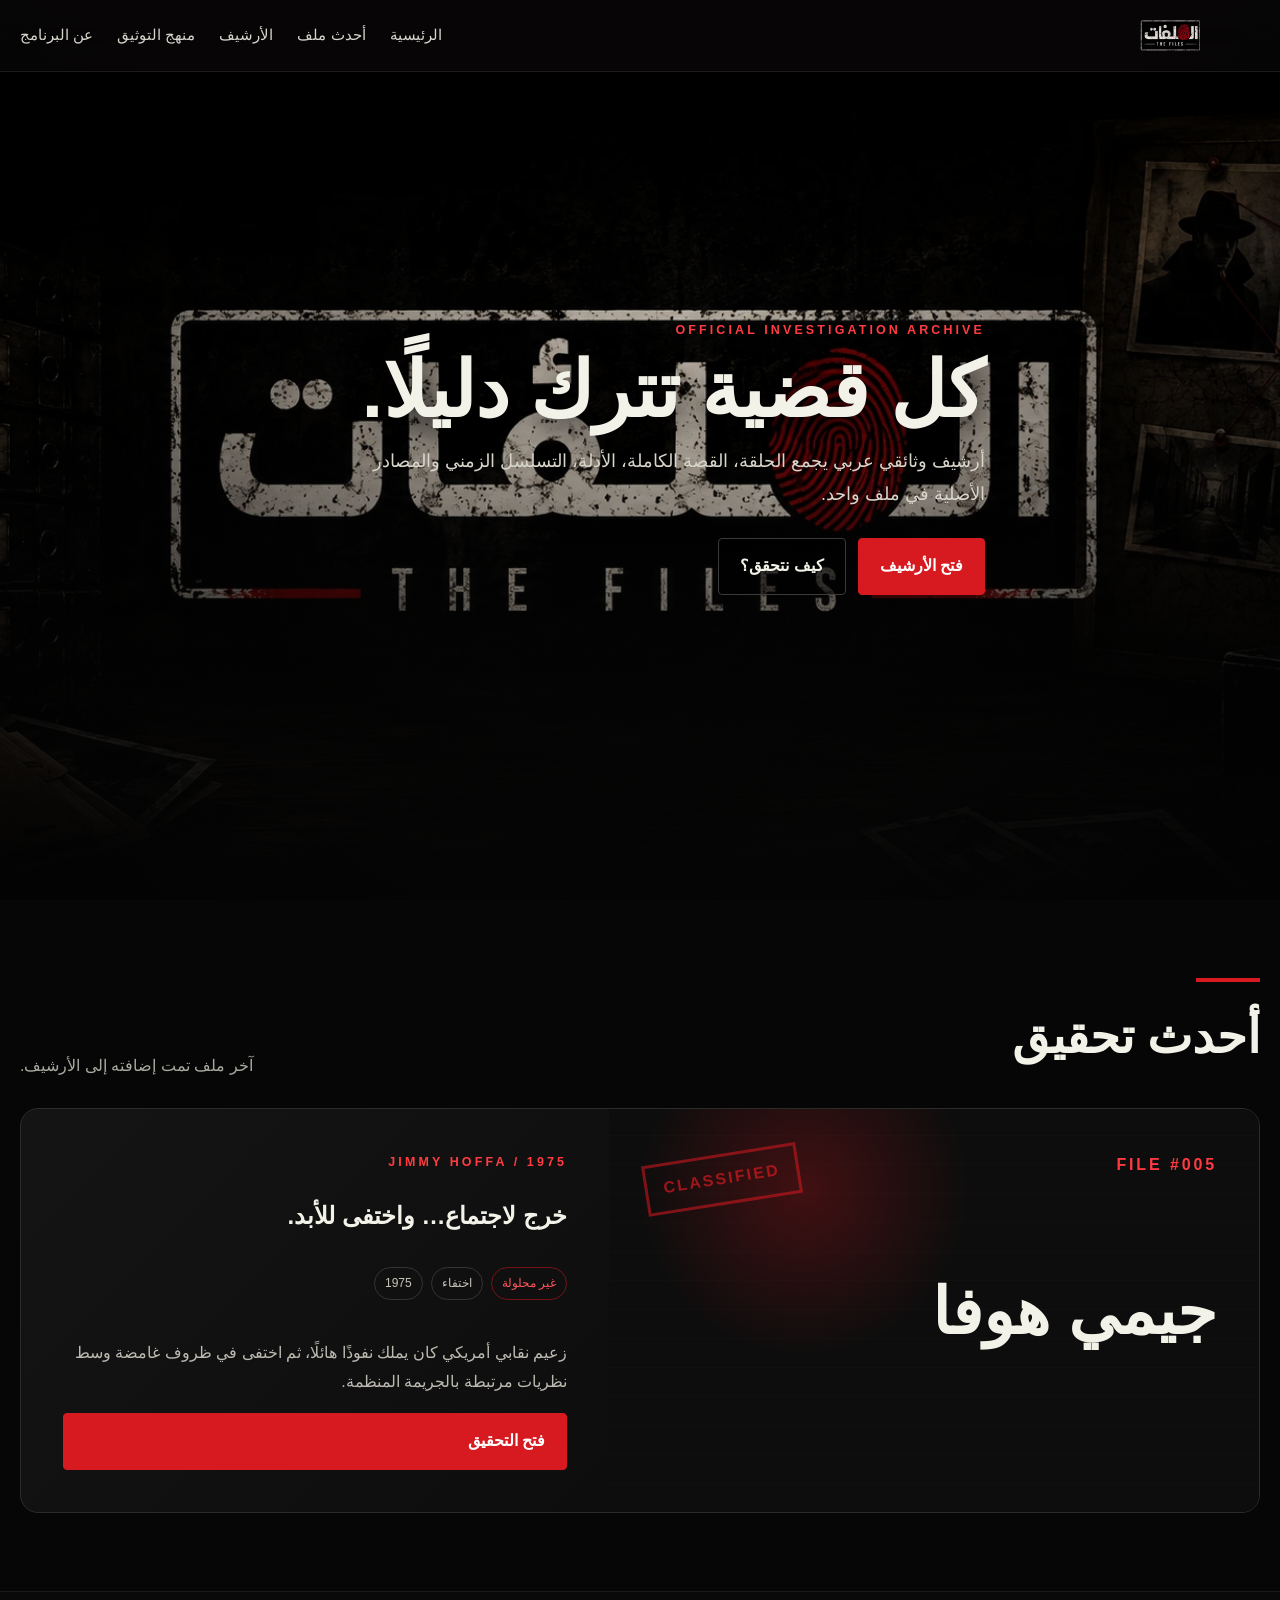
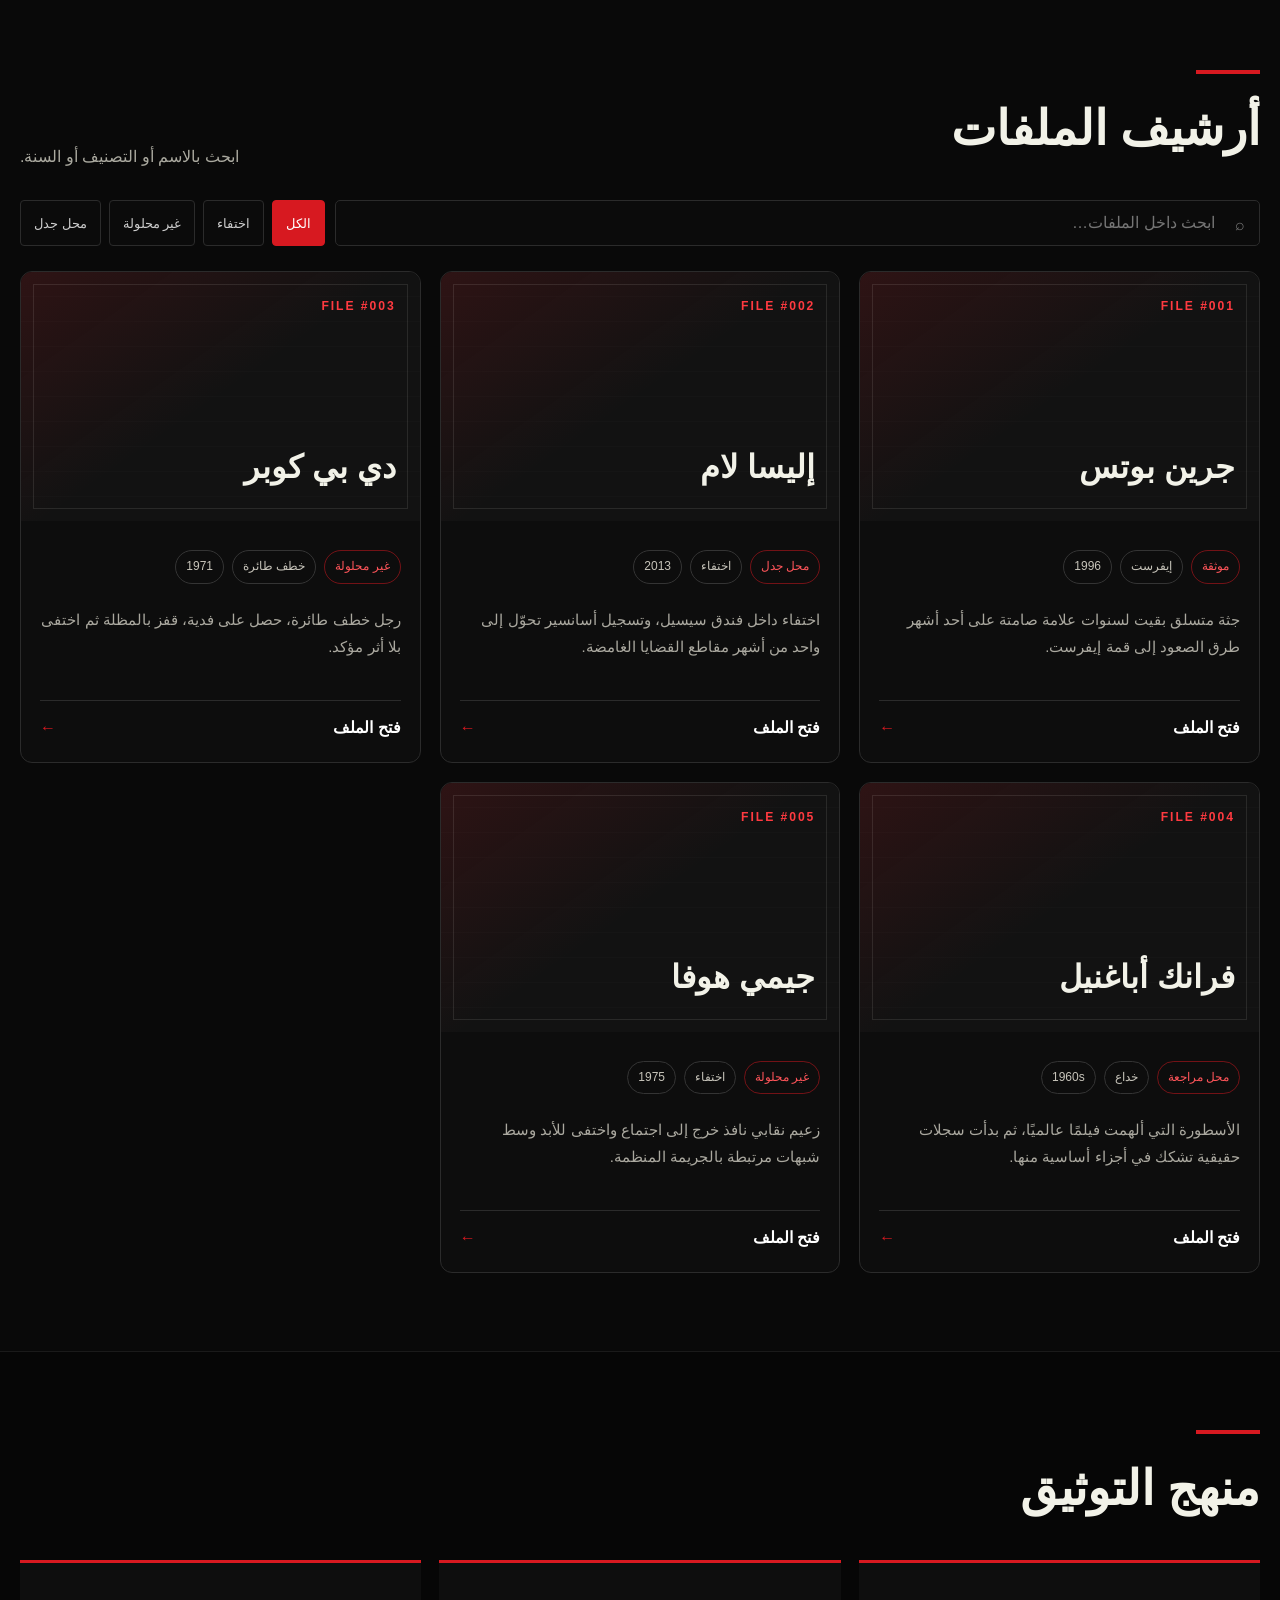
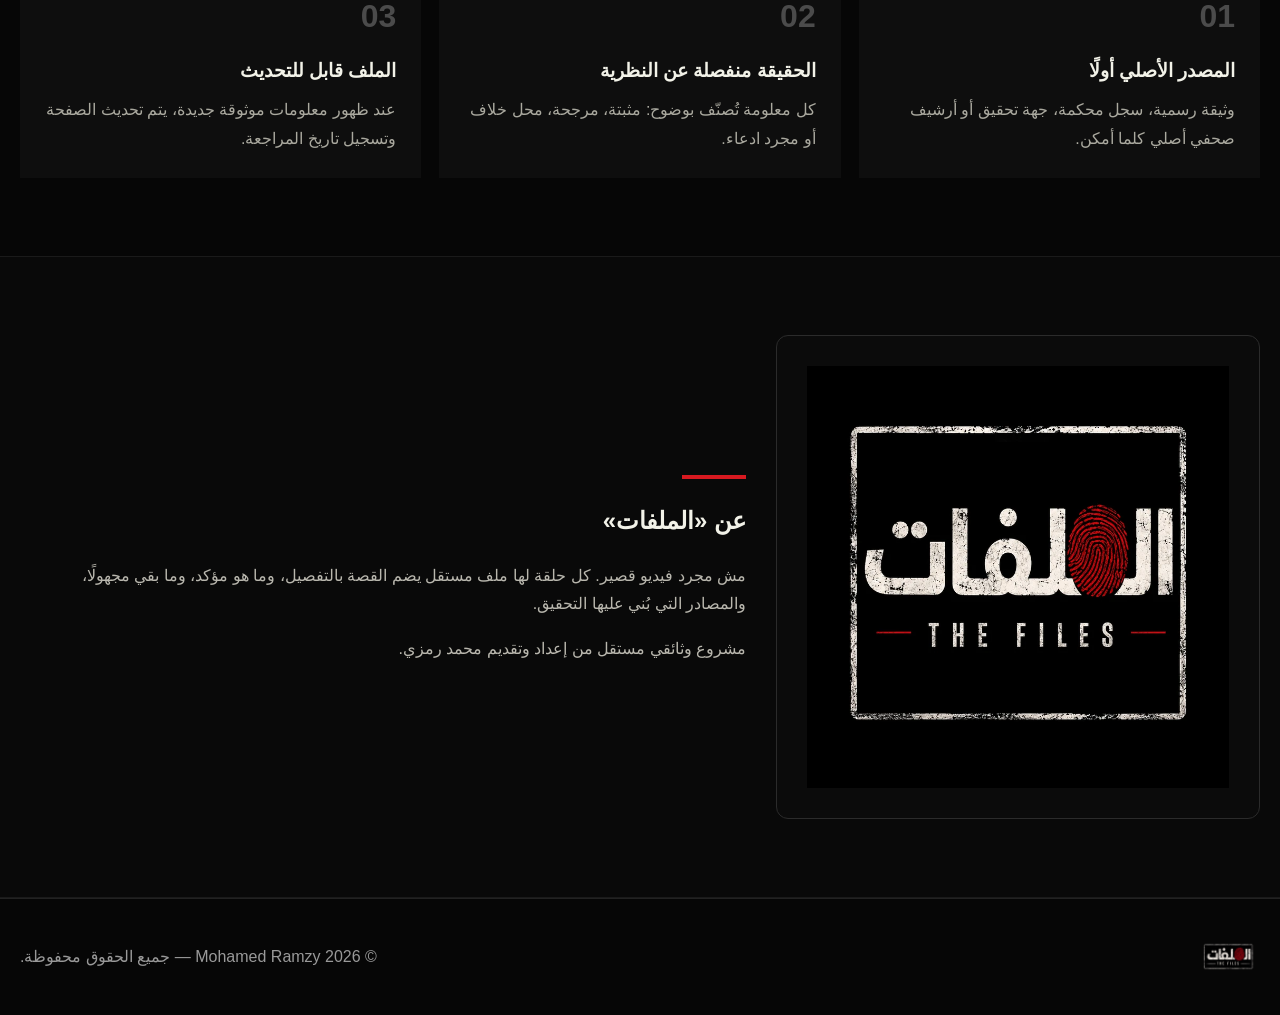
==== commit 1199691e: "Add files via upload" ====
--- a/index.html
+++ b/index.html
@@ -13,7 +13,7 @@
 <link rel="stylesheet" href="assets/css/style.css">
 <title>الملفات | The Files</title>
 </head><body><header class="site-header"><div class="container nav">
-<a class="logo" href="index.html"><img src="assets/images/logo-horizontal.webp" alt="الملفات - The Files"></a>
+<a class="logo" href="index.html"><img src="assets/images/logo-header.png" alt="الملفات - The Files"></a>
 <button class="menu" aria-label="فتح القائمة">☰</button>
 <nav class="nav-links">
 <a href="index.html">الرئيسية</a>
@@ -104,6 +104,6 @@
 <p>مشروع وثائقي مستقل من إعداد وتقديم محمد رمزي.</p>
 </div></div></section>
 </main><footer class="footer"><div class="container footer-row">
-<img src="assets/images/logo-horizontal.webp" alt="The Files">
+<img src="assets/images/logo-header.png" alt="The Files">
 <div>© <span data-year></span> Mohamed Ramzy — جميع الحقوق محفوظة.</div>
 </div></footer><script src="assets/js/main.js"></script></body></html>
--- a/assets/css/style.css
+++ b/assets/css/style.css
@@ -137,3 +137,115 @@
   .grid,.method{grid-template-columns:1fr}
   .section-head{align-items:start;flex-direction:column}
 }
+
+
+/* ===== v1.1 layout correction ===== */
+.site-header{
+  height:72px;
+  display:block;
+}
+.nav{
+  height:72px;
+  min-height:72px;
+  display:flex;
+  align-items:center;
+  justify-content:space-between;
+  gap:28px;
+}
+.logo{
+  display:flex;
+  align-items:center;
+  flex:0 0 auto;
+}
+.logo img{
+  display:block;
+  width:180px !important;
+  max-width:180px !important;
+  height:54px !important;
+  max-height:54px !important;
+  object-fit:contain;
+}
+.nav-links{
+  display:flex;
+  align-items:center;
+  justify-content:flex-start;
+  gap:24px;
+  margin-right:auto;
+  white-space:nowrap;
+}
+.menu{
+  display:none !important;
+}
+.hero{
+  min-height:calc(100vh - 72px);
+  align-items:end;
+  background:
+    linear-gradient(180deg,rgba(0,0,0,.06),rgba(0,0,0,.18) 42%,#060606 100%),
+    linear-gradient(90deg,rgba(0,0,0,.18),rgba(0,0,0,.02)),
+    url("../images/hero-archive.webp") center center / cover no-repeat !important;
+}
+.hero-content{
+  max-width:690px;
+  padding:0 0 58px;
+}
+.hero h1{
+  font-size:clamp(2.8rem,6vw,5.6rem);
+  margin:12px 0 14px;
+}
+.hero p{
+  max-width:620px;
+}
+@media(max-width:900px){
+  .nav-links{
+    display:none;
+    position:absolute;
+    right:16px;
+    left:16px;
+    top:72px;
+    margin:0;
+    background:#090909;
+    border:1px solid #222;
+    border-radius:10px;
+    padding:16px;
+    flex-direction:column;
+    align-items:flex-start;
+    white-space:normal;
+  }
+  .nav-links.open{display:flex}
+  .menu{
+    display:block !important;
+    margin-right:auto;
+  }
+  .logo img{
+    width:145px !important;
+    max-width:145px !important;
+    height:46px !important;
+    max-height:46px !important;
+  }
+  .hero{
+    min-height:680px;
+    background-position:53% center !important;
+  }
+  .hero-content{
+    padding-bottom:42px;
+  }
+}
+@media(max-width:560px){
+  .hero{
+    min-height:620px;
+    background-position:52% center !important;
+  }
+  .hero::before{
+    content:"";
+    position:absolute;
+    inset:0;
+    z-index:-1;
+    background:linear-gradient(180deg,rgba(0,0,0,.12),rgba(0,0,0,.42) 55%,#060606 100%);
+  }
+  .hero-content{
+    padding-bottom:34px;
+  }
+  .hero h1{
+    font-size:2.45rem;
+  }
+}
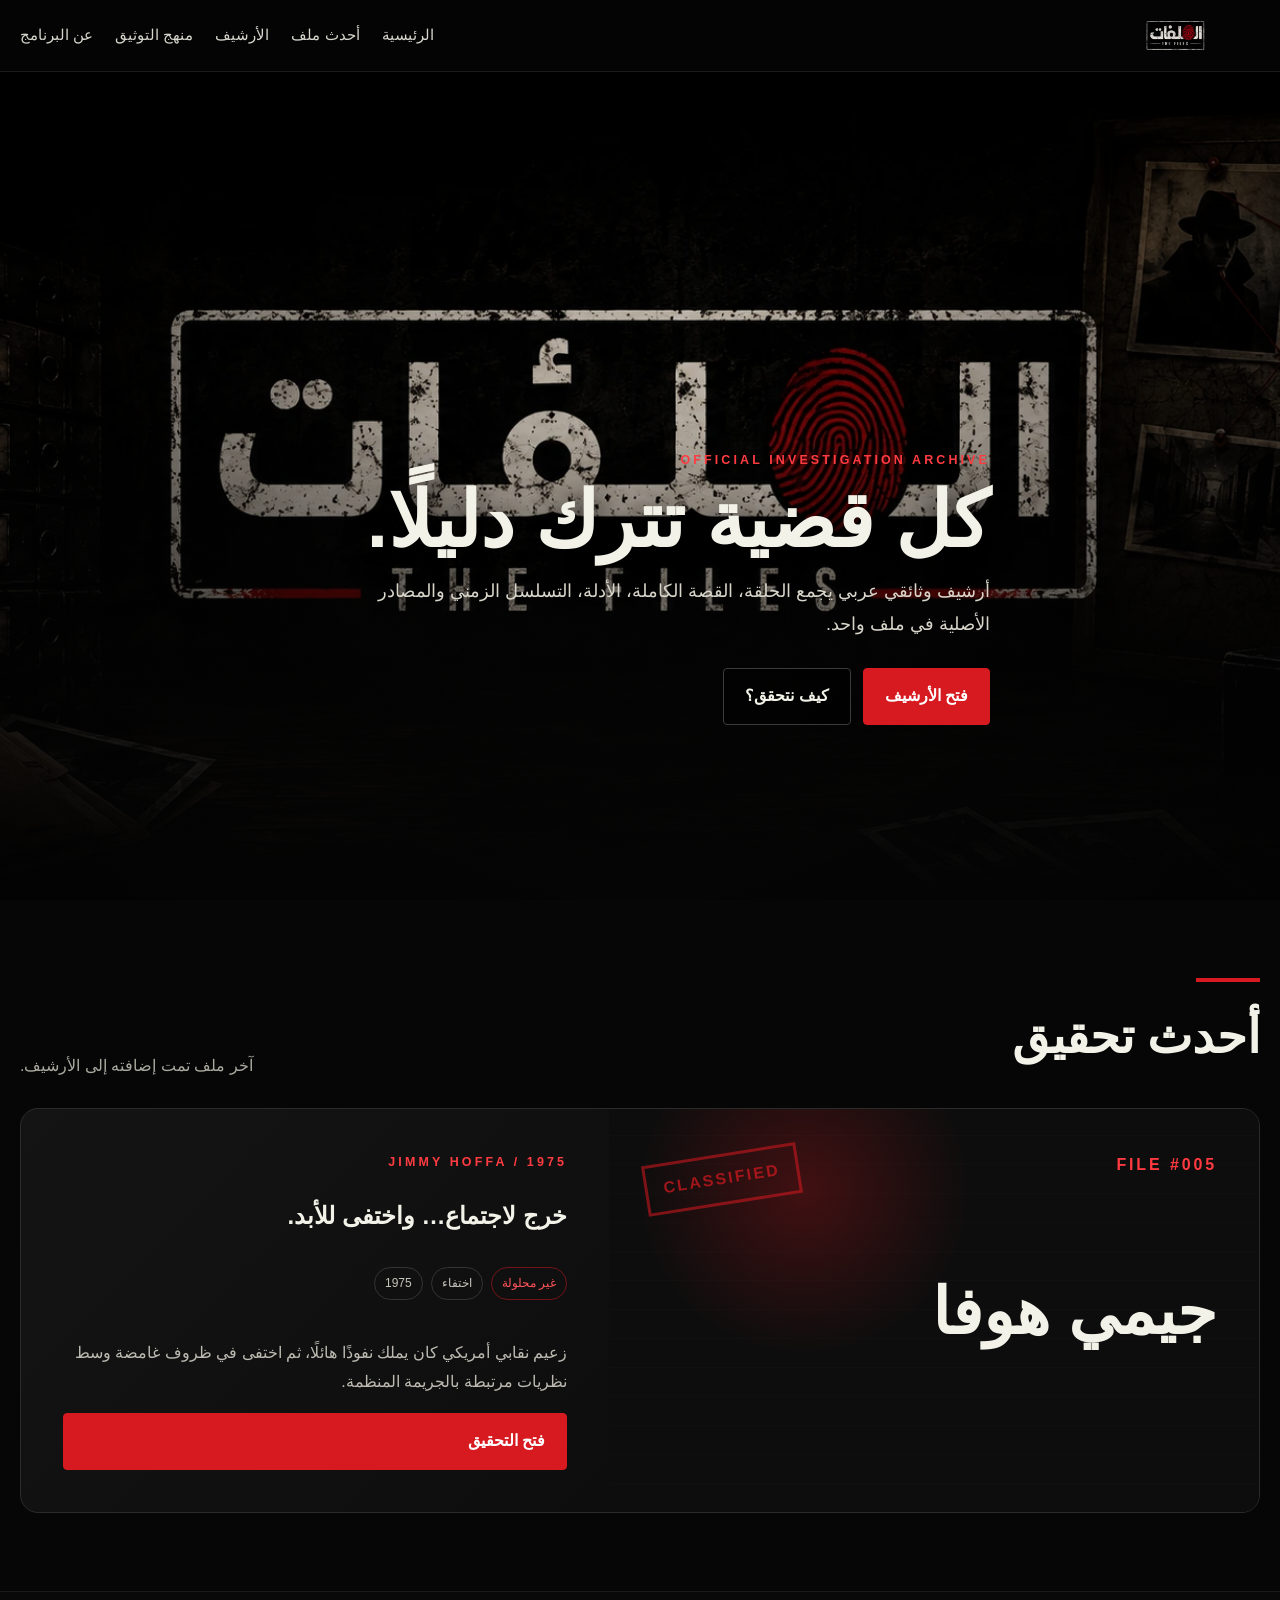
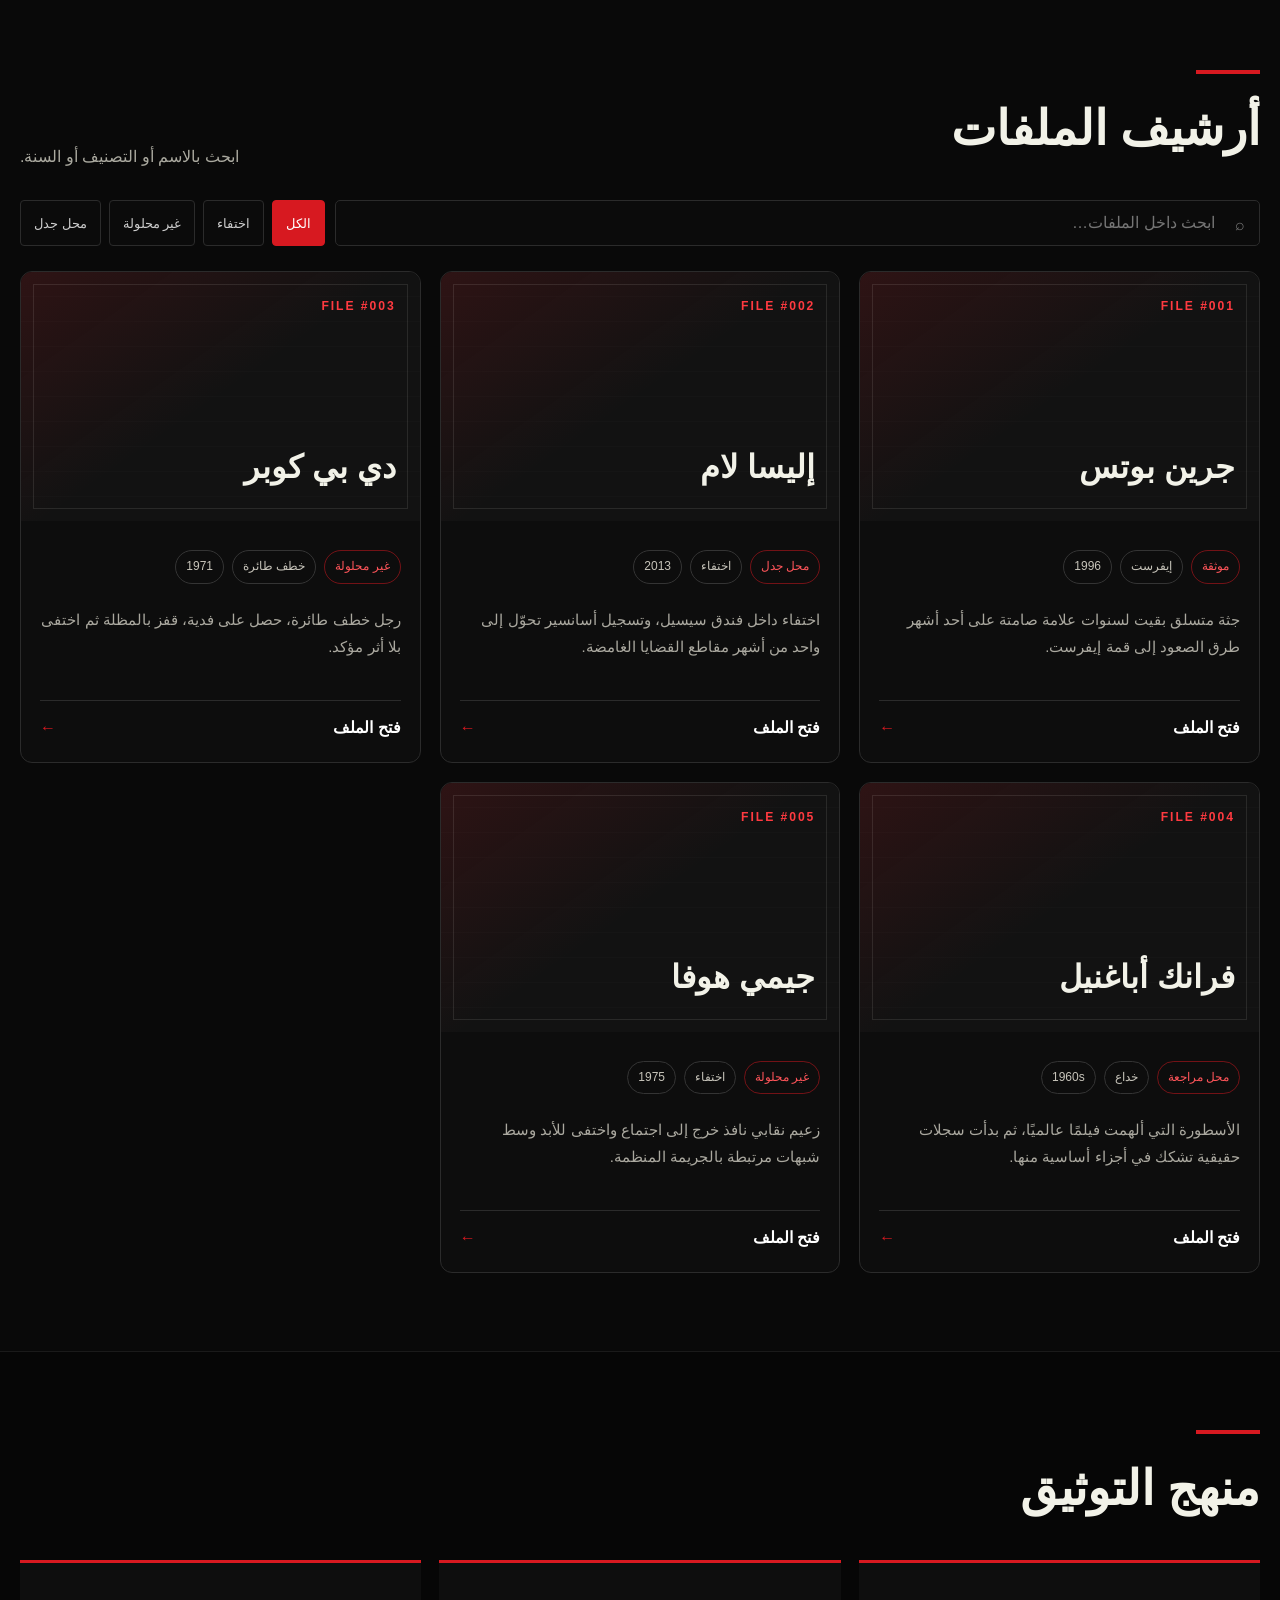
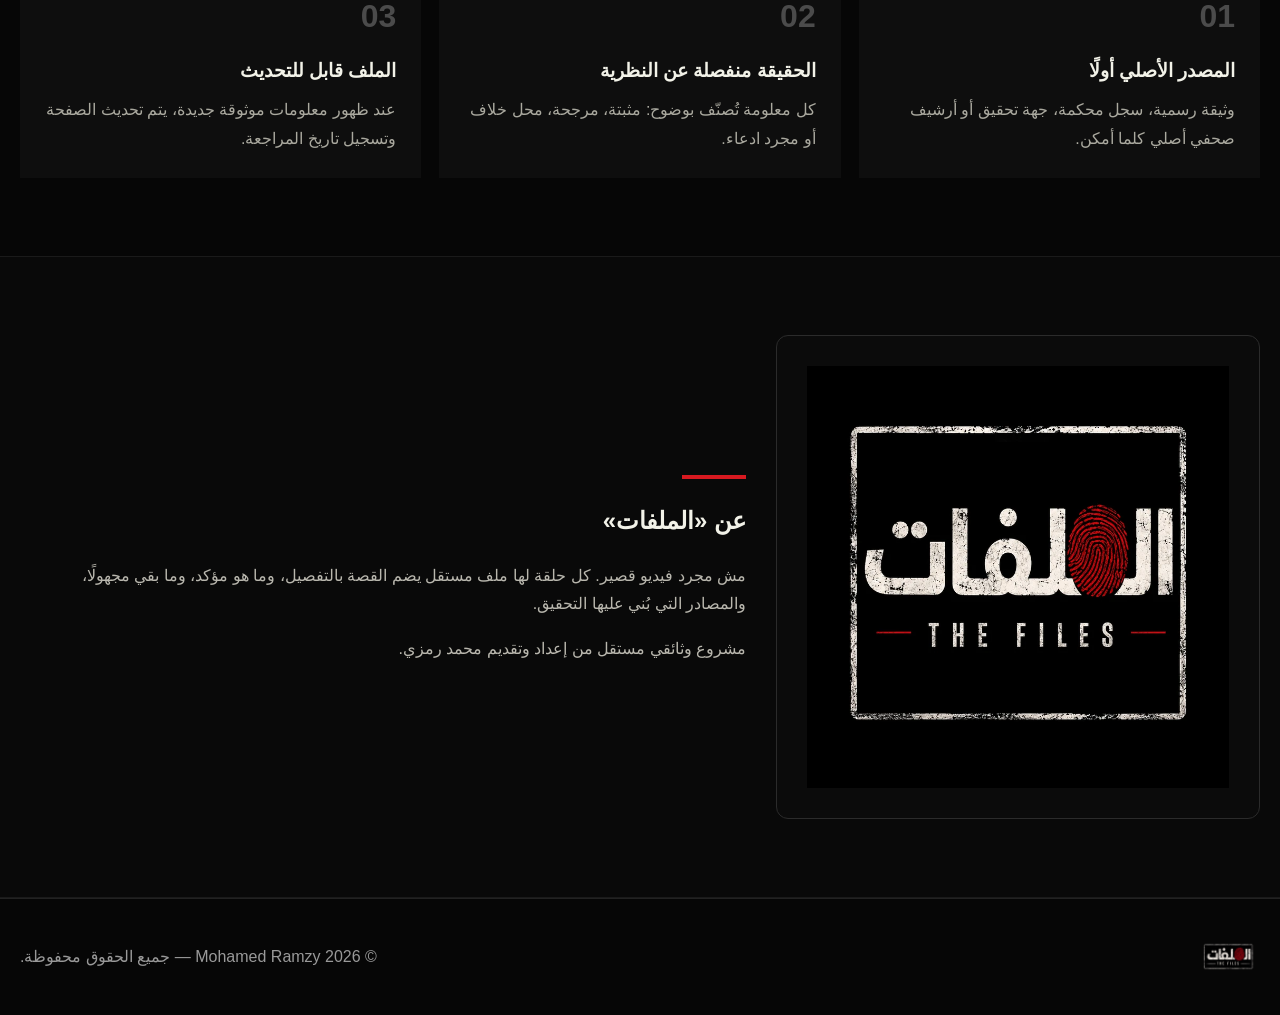
==== commit f9227fa2: "Add files via upload" ====
--- a/index.html
+++ b/index.html
@@ -10,7 +10,7 @@
 <meta property="og:type" content="website">
 <meta property="og:image" content="assets/images/logo-square.webp">
 <link rel="icon" href="assets/images/favicon.png">
-<link rel="stylesheet" href="assets/css/style.css">
+<link rel="stylesheet" href="assets/css/style.css?v=1.2">
 <title>الملفات | The Files</title>
 </head><body><header class="site-header"><div class="container nav">
 <a class="logo" href="index.html"><img src="assets/images/logo-header.png" alt="الملفات - The Files"></a>
@@ -106,4 +106,4 @@
 </main><footer class="footer"><div class="container footer-row">
 <img src="assets/images/logo-header.png" alt="The Files">
 <div>© <span data-year></span> Mohamed Ramzy — جميع الحقوق محفوظة.</div>
-</div></footer><script src="assets/js/main.js"></script></body></html>+</div></footer><script src="assets/js/main.js?v=1.2"></script></body></html>
--- a/assets/css/style.css
+++ b/assets/css/style.css
@@ -30,7 +30,7 @@
   background:
     linear-gradient(180deg,rgba(0,0,0,.05),rgba(0,0,0,.2) 45%,#060606 100%),
     linear-gradient(90deg,rgba(0,0,0,.30),rgba(0,0,0,.04)),
-    url("../images/hero-archive.webp") center/cover no-repeat;
+    url("../images/archive-room-v12.webp") center/cover no-repeat;
 }
 .hero::after{content:"";position:absolute;inset:0;z-index:-1;background:radial-gradient(circle at center,transparent 20%,rgba(0,0,0,.5) 90%)}
 .hero-content{padding:90px 0 76px;max-width:760px}
@@ -182,7 +182,7 @@
   background:
     linear-gradient(180deg,rgba(0,0,0,.06),rgba(0,0,0,.18) 42%,#060606 100%),
     linear-gradient(90deg,rgba(0,0,0,.18),rgba(0,0,0,.02)),
-    url("../images/hero-archive.webp") center center / cover no-repeat !important;
+    url("../images/archive-room-v12.webp") center center / cover no-repeat !important;
 }
 .hero-content{
   max-width:690px;
@@ -249,3 +249,104 @@
     font-size:2.45rem;
   }
 }
+
+
+/* ===== FINAL v1.2 OVERRIDES ===== */
+body > .site-header{
+  position:sticky !important;
+  top:0 !important;
+  z-index:999 !important;
+  height:72px !important;
+  min-height:72px !important;
+  background:rgba(5,5,5,.94) !important;
+}
+body > .site-header .nav{
+  width:min(calc(100% - 32px),1240px) !important;
+  height:72px !important;
+  min-height:72px !important;
+  display:flex !important;
+  flex-direction:row !important;
+  align-items:center !important;
+  justify-content:space-between !important;
+}
+body > .site-header .logo{
+  width:170px !important;
+  height:52px !important;
+  display:flex !important;
+  overflow:hidden !important;
+  flex:none !important;
+}
+body > .site-header .logo img{
+  width:170px !important;
+  height:52px !important;
+  max-width:170px !important;
+  max-height:52px !important;
+  object-fit:contain !important;
+}
+body > .site-header .nav-links{
+  position:static !important;
+  display:flex !important;
+  flex-direction:row !important;
+  align-items:center !important;
+  gap:22px !important;
+  margin:0 auto 0 0 !important;
+  padding:0 !important;
+  border:0 !important;
+  background:transparent !important;
+}
+body > .site-header .menu{
+  display:none !important;
+}
+
+body main > .hero{
+  min-height:calc(100vh - 72px) !important;
+  display:grid !important;
+  align-items:end !important;
+  background-image:
+    linear-gradient(180deg,rgba(0,0,0,.03),rgba(0,0,0,.15) 42%,#060606 100%),
+    linear-gradient(90deg,rgba(0,0,0,.16),rgba(0,0,0,.01)),
+    url("../images/archive-room-v12.webp") !important;
+  background-size:cover !important;
+  background-repeat:no-repeat !important;
+  background-position:center center !important;
+}
+body main > .hero .hero-content{
+  max-width:700px !important;
+  padding-top:260px !important;
+  padding-bottom:58px !important;
+}
+
+@media(max-width:900px){
+  body > .site-header .logo{
+    width:145px !important;height:46px !important;
+  }
+  body > .site-header .logo img{
+    width:145px !important;height:46px !important;
+  }
+  body > .site-header .menu{
+    display:block !important;
+    margin-right:auto !important;
+  }
+  body > .site-header .nav-links{
+    display:none !important;
+    position:absolute !important;
+    top:72px !important;
+    right:16px !important;
+    left:16px !important;
+    flex-direction:column !important;
+    align-items:flex-start !important;
+    background:#090909 !important;
+    border:1px solid #222 !important;
+    padding:16px !important;
+    margin:0 !important;
+  }
+  body > .site-header .nav-links.open{display:flex !important}
+  body main > .hero{
+    min-height:680px !important;
+    background-position:center center !important;
+  }
+  body main > .hero .hero-content{
+    padding-top:300px !important;
+    padding-bottom:40px !important;
+  }
+}
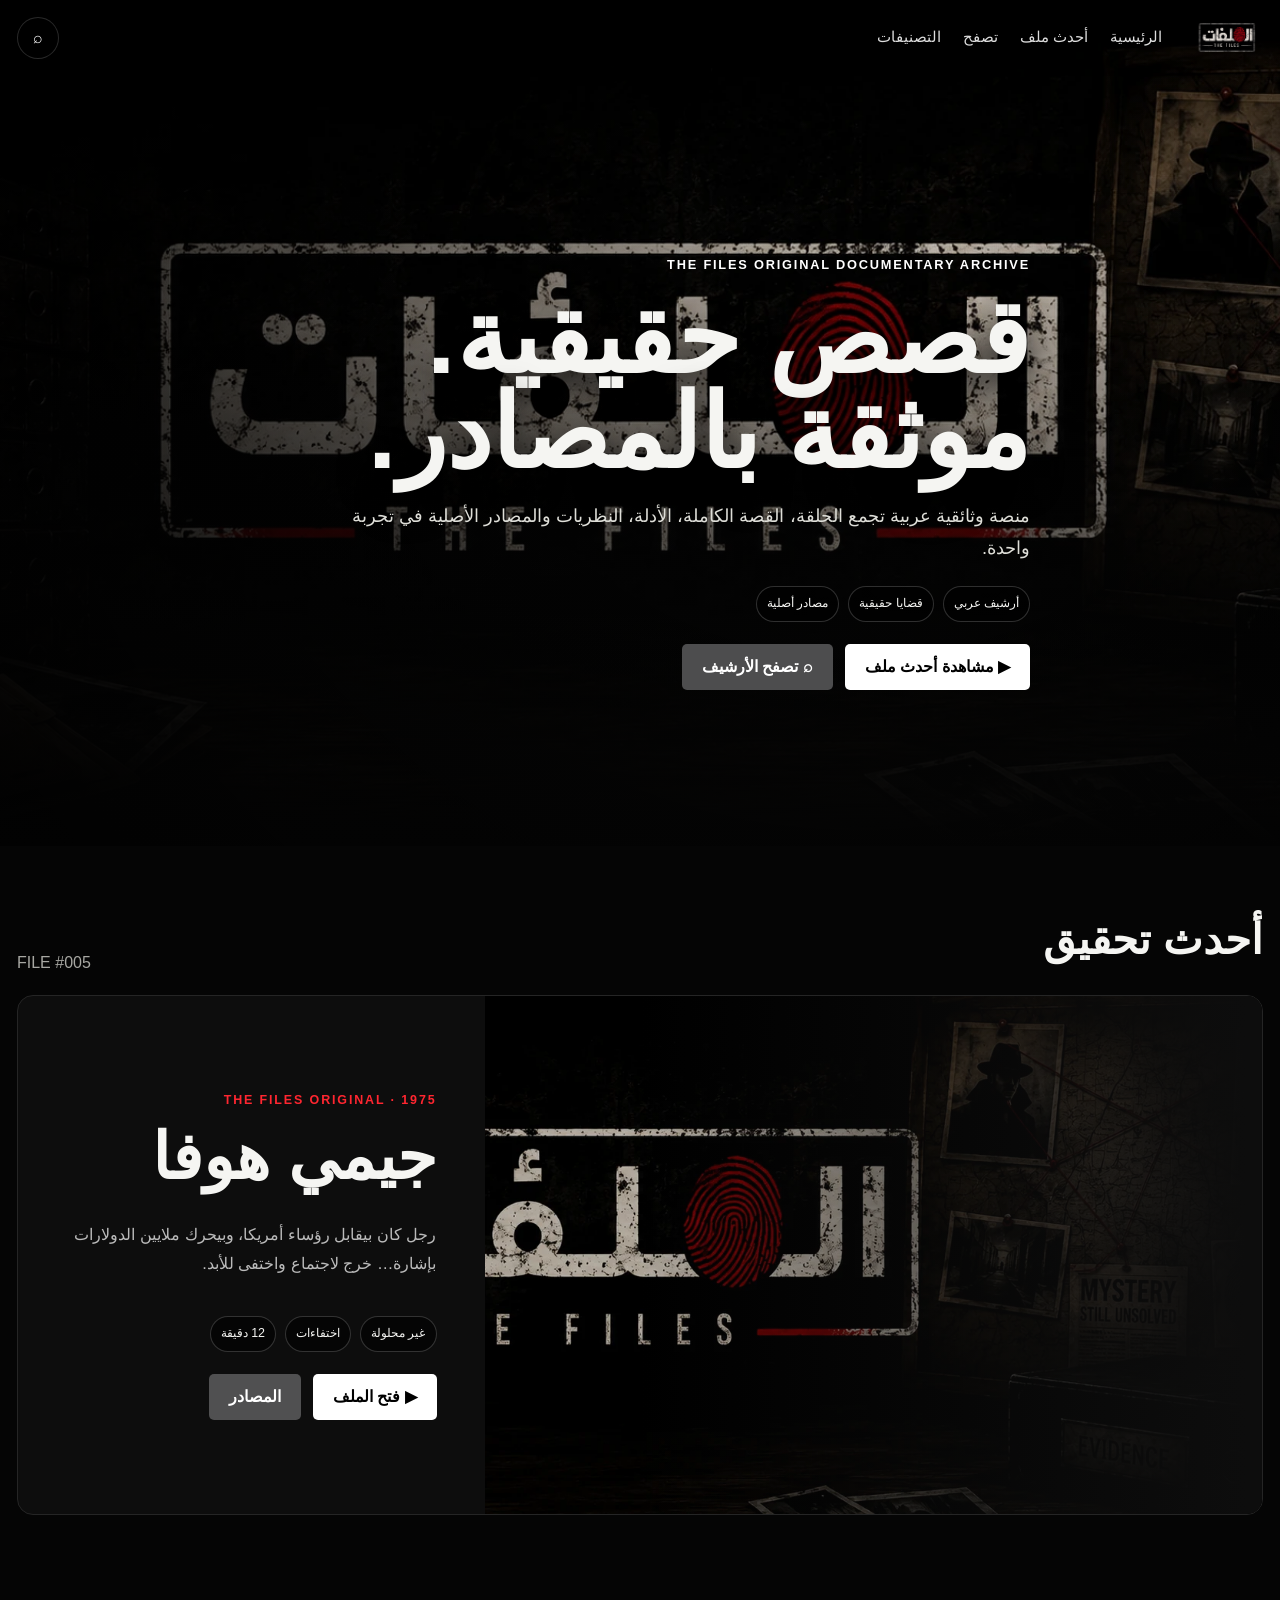
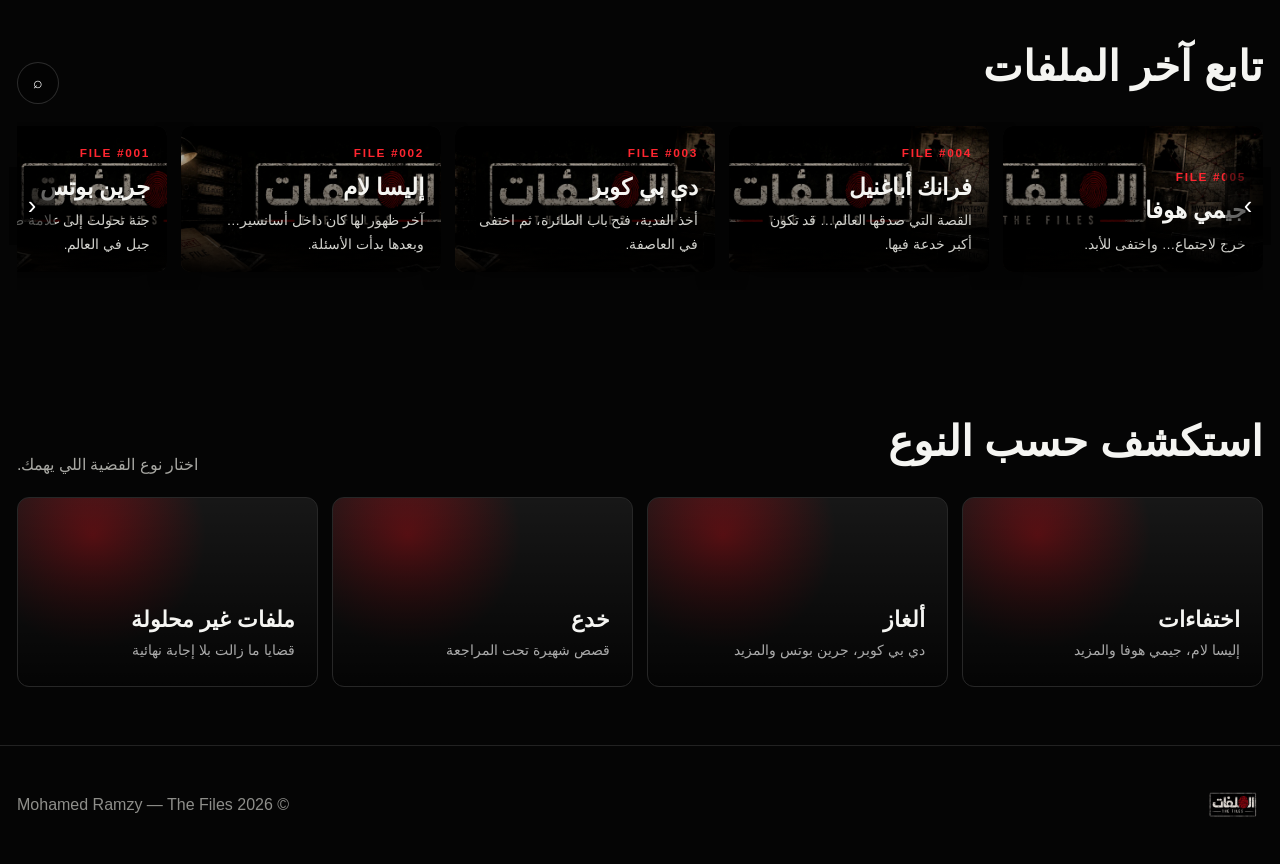
==== commit fd09ff39: "Add files via upload" ====
--- a/index.html
+++ b/index.html
@@ -3,107 +3,94 @@
 <head>
 <meta charset="utf-8">
 <meta name="viewport" content="width=device-width,initial-scale=1">
-<meta name="theme-color" content="#060606">
-<meta name="description" content="الأرشيف الرسمي لبرنامج ملفات من محمد رمزي: قضايا حقيقية، مصادر أصلية، وثائق وتسلسل زمني.">
+<meta name="theme-color" content="#050505">
+<meta name="description" content="منصة وثائقية عربية حديثة للقضايا الحقيقية، المصادر الأصلية، الأدلة والتسلسل الزمني.">
 <meta property="og:title" content="الملفات | The Files">
-<meta property="og:description" content="الأرشيف الرسمي لبرنامج ملفات من محمد رمزي: قضايا حقيقية، مصادر أصلية، وثائق وتسلسل زمني.">
+<meta property="og:description" content="منصة وثائقية عربية حديثة للقضايا الحقيقية، المصادر الأصلية، الأدلة والتسلسل الزمني.">
 <meta property="og:type" content="website">
-<meta property="og:image" content="assets/images/logo-square.webp">
+<meta property="og:image" content="assets/images/logo-square-v3.webp">
 <link rel="icon" href="assets/images/favicon.png">
-<link rel="stylesheet" href="assets/css/style.css?v=1.2">
+<link rel="stylesheet" href="assets/css/style.css?v=3.0">
 <title>الملفات | The Files</title>
 </head><body><header class="site-header"><div class="container nav">
-<a class="logo" href="index.html"><img src="assets/images/logo-header.png" alt="الملفات - The Files"></a>
-<button class="menu" aria-label="فتح القائمة">☰</button>
+<a class="logo" href="index.html"><img src="assets/images/logo-v3.png" alt="الملفات - The Files"></a>
 <nav class="nav-links">
 <a href="index.html">الرئيسية</a>
 <a href="index.html#latest">أحدث ملف</a>
-<a href="index.html#archive">الأرشيف</a>
-<a href="index.html#method">منهج التوثيق</a>
-<a href="index.html#about">عن البرنامج</a>
-</nav></div></header>
+<a href="index.html#browse">تصفح</a>
+<a href="index.html#categories">التصنيفات</a>
+</nav>
+<div class="nav-actions">
+<button class="icon-btn" data-open-search aria-label="بحث">⌕</button>
+<button class="menu-btn" aria-label="القائمة">☰</button>
+</div></div></header>
+<div class="search-panel"><div class="search-shell">
+<div class="search-top"><input id="globalSearch" type="search" placeholder="ابحث بالاسم، السنة أو التصنيف…"><button class="btn btn-secondary" data-close-search>إغلاق</button></div>
+<div class="search-results"><a class="search-result" data-search="جرين بوتس Green Boots 1996 ألغاز موثقة" href="cases/green-boots.html">
+<img src="assets/images/green-boots-v3.webp" alt="جرين بوتس">
+<div><h3>جرين بوتس</h3><p>FILE #001 · ألغاز · 1996</p></div></a><a class="search-result" data-search="إليسا لام Elisa Lam 2013 اختفاءات محل جدل" href="cases/elisa-lam.html">
+<img src="assets/images/elisa-lam-v3.webp" alt="إليسا لام">
+<div><h3>إليسا لام</h3><p>FILE #002 · اختفاءات · 2013</p></div></a><a class="search-result" data-search="دي بي كوبر D. B. Cooper 1971 ألغاز غير محلولة" href="cases/db-cooper.html">
+<img src="assets/images/db-cooper-v3.webp" alt="دي بي كوبر">
+<div><h3>دي بي كوبر</h3><p>FILE #003 · ألغاز · 1971</p></div></a><a class="search-result" data-search="فرانك أباغنيل Frank Abagnale 1960s خدع محل مراجعة" href="cases/frank-abagnale.html">
+<img src="assets/images/frank-abagnale-v3.webp" alt="فرانك أباغنيل">
+<div><h3>فرانك أباغنيل</h3><p>FILE #004 · خدع · 1960s</p></div></a><a class="search-result" data-search="جيمي هوفا Jimmy Hoffa 1975 اختفاءات غير محلولة" href="cases/jimmy-hoffa.html">
+<img src="assets/images/jimmy-hoffa-v3.webp" alt="جيمي هوفا">
+<div><h3>جيمي هوفا</h3><p>FILE #005 · اختفاءات · 1975</p></div></a></div></div></div>
 <main>
-<section class="hero"><div class="container hero-content">
-<div class="kicker">OFFICIAL INVESTIGATION ARCHIVE</div>
-<h1>كل قضية تترك دليلًا.</h1>
-<p>أرشيف وثائقي عربي يجمع الحلقة، القصة الكاملة، الأدلة، التسلسل الزمني والمصادر الأصلية في ملف واحد.</p>
-<div class="actions"><a class="btn btn-red" href="#archive">فتح الأرشيف</a><a class="btn btn-dark" href="#method">كيف نتحقق؟</a></div>
+<section class="hero">
+<div class="container hero-content">
+<div class="hero-kicker">THE FILES ORIGINAL DOCUMENTARY ARCHIVE</div>
+<h1>قصص حقيقية.<br>موثقة بالمصادر.</h1>
+<p>منصة وثائقية عربية تجمع الحلقة، القصة الكاملة، الأدلة، النظريات والمصادر الأصلية في تجربة واحدة.</p>
+<div class="hero-meta"><span class="meta-pill">أرشيف عربي</span><span class="meta-pill">قضايا حقيقية</span><span class="meta-pill">مصادر أصلية</span></div>
+<div class="hero-actions">
+<a class="btn btn-primary" href="cases/jimmy-hoffa.html">▶ مشاهدة أحدث ملف</a>
+<a class="btn btn-secondary" href="#browse">⌕ تصفح الأرشيف</a>
+</div></div>
+</section>
+
+<section class="section" id="latest"><div class="container">
+<div class="section-title-row"><div><h2>أحدث تحقيق</h2></div><p>FILE #005</p></div>
+<div class="feature">
+<div class="feature-image"><img src="assets/images/jimmy-hoffa-v3.webp" alt="جيمي هوفا"></div>
+<div class="feature-copy">
+<div class="eyebrow">THE FILES ORIGINAL · 1975</div>
+<h2>جيمي هوفا</h2>
+<p>رجل كان بيقابل رؤساء أمريكا، وبيحرك ملايين الدولارات بإشارة… خرج لاجتماع واختفى للأبد.</p>
+<div class="hero-meta"><span class="meta-pill">غير محلولة</span><span class="meta-pill">اختفاءات</span><span class="meta-pill">12 دقيقة</span></div>
+<div class="hero-actions"><a class="btn btn-primary" href="cases/jimmy-hoffa.html">▶ فتح الملف</a><a class="btn btn-secondary" href="cases/jimmy-hoffa.html#sources">المصادر</a></div>
+</div></div>
 </div></section>
 
-<section class="section" id="latest"><div class="container">
-<div class="section-head"><div><div class="red-line"></div><h2>أحدث تحقيق</h2></div><p>آخر ملف تمت إضافته إلى الأرشيف.</p></div>
-<div class="latest">
-<div class="latest-art"><div class="latest-no">FILE #005</div><h3>جيمي هوفا</h3></div>
-<div class="latest-copy"><div class="kicker">JIMMY HOFFA / 1975</div><h2>خرج لاجتماع… واختفى للأبد.</h2>
-<div class="meta"><span class="tag red">غير محلولة</span><span class="tag">اختفاء</span><span class="tag">1975</span></div>
-<p>زعيم نقابي أمريكي كان يملك نفوذًا هائلًا، ثم اختفى في ظروف غامضة وسط نظريات مرتبطة بالجريمة المنظمة.</p>
-<a class="btn btn-red" href="cases/jimmy-hoffa.html">فتح التحقيق</a></div>
+<section class="section" id="browse"><div class="container">
+<div class="section-title-row"><h2>تابع آخر الملفات</h2><button class="icon-btn" data-open-search aria-label="بحث">⌕</button></div>
+<div class="rail-wrap" data-rail>
+<button class="rail-arrow prev" aria-label="السابق">›</button>
+<div class="rail"><a class="rail-card" href="cases/jimmy-hoffa.html">
+<img src="assets/images/jimmy-hoffa-v3.webp" alt="جيمي هوفا">
+<div class="rail-card-content"><div class="file-no">FILE #005</div><h3>جيمي هوفا</h3><p>خرج لاجتماع… واختفى للأبد.</p></div></a><a class="rail-card" href="cases/frank-abagnale.html">
+<img src="assets/images/frank-abagnale-v3.webp" alt="فرانك أباغنيل">
+<div class="rail-card-content"><div class="file-no">FILE #004</div><h3>فرانك أباغنيل</h3><p>القصة التي صدقها العالم… قد تكون أكبر خدعة فيها.</p></div></a><a class="rail-card" href="cases/db-cooper.html">
+<img src="assets/images/db-cooper-v3.webp" alt="دي بي كوبر">
+<div class="rail-card-content"><div class="file-no">FILE #003</div><h3>دي بي كوبر</h3><p>أخذ الفدية، فتح باب الطائرة، ثم اختفى في العاصفة.</p></div></a><a class="rail-card" href="cases/elisa-lam.html">
+<img src="assets/images/elisa-lam-v3.webp" alt="إليسا لام">
+<div class="rail-card-content"><div class="file-no">FILE #002</div><h3>إليسا لام</h3><p>آخر ظهور لها كان داخل أسانسير… وبعدها بدأت الأسئلة.</p></div></a><a class="rail-card" href="cases/green-boots.html">
+<img src="assets/images/green-boots-v3.webp" alt="جرين بوتس">
+<div class="rail-card-content"><div class="file-no">FILE #001</div><h3>جرين بوتس</h3><p>جثة تحولت إلى علامة طريق فوق أخطر جبل في العالم.</p></div></a></div>
+<button class="rail-arrow next" aria-label="التالي">‹</button>
 </div></div></section>
 
-<section class="section section-dark" id="archive"><div class="container">
-<div class="section-head"><div><div class="red-line"></div><h2>أرشيف الملفات</h2></div><p>ابحث بالاسم أو التصنيف أو السنة.</p></div>
-<div class="tools">
-<label class="search"><span>⌕</span><input id="caseSearch" type="search" placeholder="ابحث داخل الملفات…"></label>
-<div class="filters"><button class="filter active" data-filter="all">الكل</button><button class="filter" data-filter="اختفاء">اختفاء</button><button class="filter" data-filter="غير محلولة">غير محلولة</button><button class="filter" data-filter="محل">محل جدل</button></div>
-</div>
-<div class="grid">
-<article class="card" data-category="إيفرست موثقة" data-search="جرين بوتس Green Boots 1996 إيفرست موثقة">
-<a href="cases/green-boots.html">
-<div class="card-top"><div class="file-no">FILE #001</div><h3>جرين بوتس</h3></div>
-<div class="card-body">
-<div class="meta"><span class="tag red">موثقة</span><span class="tag">إيفرست</span><span class="tag">1996</span></div>
-<p>جثة متسلق بقيت لسنوات علامة صامتة على أحد أشهر طرق الصعود إلى قمة إيفرست.</p>
-<div class="open"><span>فتح الملف</span><span>←</span></div>
-</div></a></article>
-<article class="card" data-category="اختفاء محل جدل" data-search="إليسا لام Elisa Lam 2013 اختفاء محل جدل">
-<a href="cases/elisa-lam.html">
-<div class="card-top"><div class="file-no">FILE #002</div><h3>إليسا لام</h3></div>
-<div class="card-body">
-<div class="meta"><span class="tag red">محل جدل</span><span class="tag">اختفاء</span><span class="tag">2013</span></div>
-<p>اختفاء داخل فندق سيسيل، وتسجيل أسانسير تحوّل إلى واحد من أشهر مقاطع القضايا الغامضة.</p>
-<div class="open"><span>فتح الملف</span><span>←</span></div>
-</div></a></article>
-<article class="card" data-category="خطف طائرة غير محلولة" data-search="دي بي كوبر D. B. Cooper 1971 خطف طائرة غير محلولة">
-<a href="cases/db-cooper.html">
-<div class="card-top"><div class="file-no">FILE #003</div><h3>دي بي كوبر</h3></div>
-<div class="card-body">
-<div class="meta"><span class="tag red">غير محلولة</span><span class="tag">خطف طائرة</span><span class="tag">1971</span></div>
-<p>رجل خطف طائرة، حصل على فدية، قفز بالمظلة ثم اختفى بلا أثر مؤكد.</p>
-<div class="open"><span>فتح الملف</span><span>←</span></div>
-</div></a></article>
-<article class="card" data-category="خداع محل مراجعة" data-search="فرانك أباغنيل Frank Abagnale 1960s خداع محل مراجعة">
-<a href="cases/frank-abagnale.html">
-<div class="card-top"><div class="file-no">FILE #004</div><h3>فرانك أباغنيل</h3></div>
-<div class="card-body">
-<div class="meta"><span class="tag red">محل مراجعة</span><span class="tag">خداع</span><span class="tag">1960s</span></div>
-<p>الأسطورة التي ألهمت فيلمًا عالميًا، ثم بدأت سجلات حقيقية تشكك في أجزاء أساسية منها.</p>
-<div class="open"><span>فتح الملف</span><span>←</span></div>
-</div></a></article>
-<article class="card" data-category="اختفاء غير محلولة" data-search="جيمي هوفا Jimmy Hoffa 1975 اختفاء غير محلولة">
-<a href="cases/jimmy-hoffa.html">
-<div class="card-top"><div class="file-no">FILE #005</div><h3>جيمي هوفا</h3></div>
-<div class="card-body">
-<div class="meta"><span class="tag red">غير محلولة</span><span class="tag">اختفاء</span><span class="tag">1975</span></div>
-<p>زعيم نقابي نافذ خرج إلى اجتماع واختفى للأبد وسط شبهات مرتبطة بالجريمة المنظمة.</p>
-<div class="open"><span>فتح الملف</span><span>←</span></div>
-</div></a></article></div>
-</div></section>
-
-<section class="section" id="method"><div class="container">
-<div class="section-head"><div><div class="red-line"></div><h2>منهج التوثيق</h2></div></div>
-<div class="method">
-<div class="method-card"><strong>01</strong><h3>المصدر الأصلي أولًا</h3><p>وثيقة رسمية، سجل محكمة، جهة تحقيق أو أرشيف صحفي أصلي كلما أمكن.</p></div>
-<div class="method-card"><strong>02</strong><h3>الحقيقة منفصلة عن النظرية</h3><p>كل معلومة تُصنّف بوضوح: مثبتة، مرجحة، محل خلاف أو مجرد ادعاء.</p></div>
-<div class="method-card"><strong>03</strong><h3>الملف قابل للتحديث</h3><p>عند ظهور معلومات موثوقة جديدة، يتم تحديث الصفحة وتسجيل تاريخ المراجعة.</p></div>
-</div></div></section>
-
-<section class="section section-dark" id="about"><div class="container about">
-<div class="about-logo"><img src="assets/images/logo-square.webp" alt="شعار الملفات"></div>
-<div><div class="red-line"></div><h2>عن «الملفات»</h2>
-<p>مش مجرد فيديو قصير. كل حلقة لها ملف مستقل يضم القصة بالتفصيل، وما هو مؤكد، وما بقي مجهولًا، والمصادر التي بُني عليها التحقيق.</p>
-<p>مشروع وثائقي مستقل من إعداد وتقديم محمد رمزي.</p>
+<section class="section" id="categories"><div class="container">
+<div class="section-title-row"><h2>استكشف حسب النوع</h2><p>اختار نوع القضية اللي يهمك.</p></div>
+<div class="genre-grid">
+<a class="genre" href="#browse"><strong>اختفاءات</strong><span>إليسا لام، جيمي هوفا والمزيد</span></a>
+<a class="genre" href="#browse"><strong>ألغاز</strong><span>دي بي كوبر، جرين بوتس والمزيد</span></a>
+<a class="genre" href="#browse"><strong>خدع</strong><span>قصص شهيرة تحت المراجعة</span></a>
+<a class="genre" href="#browse"><strong>ملفات غير محلولة</strong><span>قضايا ما زالت بلا إجابة نهائية</span></a>
 </div></div></section>
 </main><footer class="footer"><div class="container footer-row">
-<img src="assets/images/logo-header.png" alt="The Files">
-<div>© <span data-year></span> Mohamed Ramzy — جميع الحقوق محفوظة.</div>
-</div></footer><script src="assets/js/main.js?v=1.2"></script></body></html>+<img src="assets/images/logo-v3.png" alt="The Files">
+<div>© <span data-year></span> Mohamed Ramzy — The Files</div>
+</div></footer>
+<script src="assets/js/main.js?v=3.0"></script></body></html>
--- a/assets/css/style.css
+++ b/assets/css/style.css
@@ -1,352 +1,202 @@
 
 :root{
-  --black:#060606; --black2:#0b0b0b; --panel:#101010; --panel2:#151515;
-  --paper:#f2f2e8; --muted:#aaa99f; --red:#d71920; --red2:#8e0e12;
-  --line:#2b2b2b; --max:1240px; --radius:18px;
+  --bg:#050505; --bg2:#0b0b0b; --panel:#111; --panel2:#171717;
+  --text:#f5f5f2; --muted:#a7a7a2; --red:#e50914; --red2:#b20710;
+  --line:#252525; --max:1320px; --radius:16px; --shadow:0 24px 80px rgba(0,0,0,.5);
 }
 *{box-sizing:border-box}
 html{scroll-behavior:smooth}
 body{
-  margin:0; background:var(--black); color:var(--paper);
-  font-family:"Segoe UI",Tahoma,Arial,sans-serif; direction:rtl; line-height:1.8;
-  background-image:radial-gradient(circle at 50% -10%,rgba(215,25,32,.11),transparent 30%);
-}
+  margin:0;background:var(--bg);color:var(--text);
+  font-family:"Segoe UI",Tahoma,Arial,sans-serif;direction:rtl;line-height:1.75;
+}
+body.no-scroll{overflow:hidden}
 a{color:inherit;text-decoration:none}
+button,input{font:inherit}
 img{display:block;max-width:100%}
-.container{width:min(calc(100% - 32px),var(--max));margin:auto}
+.container{width:min(calc(100% - 34px),var(--max));margin:auto}
+.hidden{display:none!important}
+
 .site-header{
-  position:sticky;top:0;z-index:100;background:rgba(6,6,6,.82);
-  backdrop-filter:blur(18px);border-bottom:1px solid rgba(242,242,232,.09)
-}
-.nav{height:76px;display:flex;align-items:center;justify-content:space-between;gap:20px}
-.logo img{height:54px;width:auto}
-.nav-links{display:flex;gap:25px;font-size:.94rem;color:#d7d6cd}
+  position:fixed;top:0;right:0;left:0;z-index:1000;
+  background:linear-gradient(180deg,rgba(0,0,0,.9),rgba(0,0,0,.32),transparent);
+  transition:.25s;
+}
+.site-header.scrolled{background:rgba(5,5,5,.96);box-shadow:0 8px 30px rgba(0,0,0,.35)}
+.nav{height:76px;display:flex;align-items:center;gap:28px}
+.logo{display:flex;align-items:center;flex:0 0 auto}
+.logo img{height:50px;width:auto}
+.nav-links{display:flex;align-items:center;gap:22px;font-size:.92rem;color:#ddd}
 .nav-links a:hover{color:#fff}
-.nav-links a::after{content:"";display:block;height:2px;background:var(--red);transform:scaleX(0);transition:.2s}
-.nav-links a:hover::after{transform:scaleX(1)}
-.menu{display:none;background:none;color:#fff;border:1px solid var(--line);border-radius:9px;padding:8px 12px}
+.nav-actions{margin-right:auto;display:flex;align-items:center;gap:10px}
+.icon-btn,.menu-btn{
+  width:42px;height:42px;border-radius:50%;display:grid;place-items:center;
+  border:1px solid rgba(255,255,255,.16);background:rgba(0,0,0,.35);color:#fff;cursor:pointer;
+}
+.menu-btn{display:none}
+
 .hero{
-  min-height:calc(100vh - 76px);display:grid;align-items:end;position:relative;isolation:isolate;
+  min-height:94vh;position:relative;display:grid;align-items:end;overflow:hidden;
   background:
-    linear-gradient(180deg,rgba(0,0,0,.05),rgba(0,0,0,.2) 45%,#060606 100%),
-    linear-gradient(90deg,rgba(0,0,0,.30),rgba(0,0,0,.04)),
-    url("../images/archive-room-v12.webp") center/cover no-repeat;
-}
-.hero::after{content:"";position:absolute;inset:0;z-index:-1;background:radial-gradient(circle at center,transparent 20%,rgba(0,0,0,.5) 90%)}
-.hero-content{padding:90px 0 76px;max-width:760px}
-.kicker{font-size:.78rem;letter-spacing:.25em;color:#ff3c42;font-weight:800}
-.hero h1{font-size:clamp(3rem,7vw,6.6rem);line-height:.96;margin:14px 0 18px;text-shadow:0 8px 30px #000}
-.hero p{font-size:1.12rem;color:#d8d5ca;max-width:650px}
-.actions{display:flex;gap:12px;flex-wrap:wrap;margin-top:28px}
-.btn{padding:13px 21px;border-radius:4px;border:1px solid #3b3b3b;font-weight:800;display:inline-flex;align-items:center;gap:9px}
-.btn-red{background:var(--red);border-color:var(--red);color:#fff}
-.btn-red:hover{background:#ef2028}
-.btn-dark{background:rgba(0,0,0,.55)}
-.btn-dark:hover{border-color:#777}
-.section{padding:78px 0}
-.section-dark{background:#090909;border-block:1px solid #1a1a1a}
-.section-head{display:flex;justify-content:space-between;align-items:end;gap:20px;margin-bottom:28px}
-.section-head h2{font-size:clamp(1.8rem,4vw,3rem);margin:0}
-.section-head p{color:var(--muted);margin:0}
-.red-line{width:64px;height:4px;background:var(--red);margin-bottom:12px}
-.latest{
-  display:grid;grid-template-columns:1.05fr .95fr;border:1px solid var(--line);
-  background:linear-gradient(135deg,#141414,#090909);border-radius:var(--radius);overflow:hidden
-}
-.latest-art{min-height:400px;padding:42px;position:relative;background:
-  radial-gradient(circle at 30% 20%,rgba(215,25,32,.26),transparent 30%),
-  repeating-linear-gradient(0deg,transparent 0 28px,rgba(255,255,255,.025) 29px),
-  #0d0d0d}
-.latest-art::before{content:"CLASSIFIED";position:absolute;top:45px;left:35px;transform:rotate(-9deg);
-  border:3px solid rgba(215,25,32,.55);color:rgba(215,25,32,.7);padding:8px 16px;font-weight:900;letter-spacing:.14em}
-.latest-no{color:#ff3a40;font-weight:800;letter-spacing:.18em}
-.latest-art h3{font-size:clamp(2.5rem,5vw,5.3rem);line-height:1;margin-top:100px}
-.latest-copy{padding:42px;display:flex;flex-direction:column;justify-content:center}
-.latest-copy p{color:#bcbab1}
-.meta{display:flex;gap:8px;flex-wrap:wrap;margin:10px 0 23px}
-.tag{border:1px solid #343434;padding:5px 10px;border-radius:999px;font-size:.75rem;color:#c7c4ba}
-.tag.red{border-color:rgba(215,25,32,.5);color:#ff555a}
-.tools{display:flex;gap:10px;flex-wrap:wrap;margin-bottom:25px}
-.search{flex:1;min-width:240px;position:relative}
-.search input{width:100%;background:#0b0b0b;color:#fff;border:1px solid var(--line);padding:13px 44px 13px 15px;border-radius:5px;font-size:1rem}
-.search span{position:absolute;right:15px;top:11px;color:#777}
-.filters{display:flex;gap:8px;flex-wrap:wrap}
-.filter{cursor:pointer;background:#0b0b0b;border:1px solid var(--line);color:#ccc;padding:10px 13px;border-radius:4px}
-.filter.active,.filter:hover{background:var(--red);border-color:var(--red);color:#fff}
-.grid{display:grid;grid-template-columns:repeat(3,1fr);gap:19px}
-.card{background:#0d0d0d;border:1px solid var(--line);border-radius:12px;overflow:hidden;transition:.22s}
-.card:hover{transform:translateY(-5px);border-color:rgba(215,25,32,.75);box-shadow:0 18px 60px rgba(0,0,0,.45)}
-.card-top{aspect-ratio:16/10;padding:24px;position:relative;background:
-  linear-gradient(145deg,rgba(215,25,32,.14),transparent 50%),
-  repeating-linear-gradient(0deg,transparent 0 24px,rgba(255,255,255,.025) 25px),#121212}
-.card-top::after{content:"";position:absolute;inset:12px;border:1px solid rgba(242,242,232,.1)}
-.file-no{color:#ff3a40;letter-spacing:.16em;font-size:.76rem;font-weight:900}
-.card-top h3{font-size:2rem;position:absolute;bottom:25px;right:24px;margin:0;z-index:1}
-.card-body{padding:19px}
-.card-body p{color:#aaa89f;font-size:.93rem;min-height:78px}
-.open{border-top:1px solid var(--line);padding-top:13px;display:flex;justify-content:space-between;color:#fff;font-weight:800}
-.open span:last-child{color:var(--red)}
-.method{display:grid;grid-template-columns:repeat(3,1fr);gap:18px}
-.method-card{padding:25px;border-top:3px solid var(--red);background:#0e0e0e}
-.method-card strong{font-size:2rem;color:#4b4b4b}
-.method-card h3{margin:8px 0}
-.method-card p{color:var(--muted);margin:0}
-.about{display:grid;grid-template-columns:.8fr 1.2fr;gap:30px;align-items:center}
-.about-logo{border:1px solid var(--line);background:#0b0b0b;padding:30px;border-radius:12px}
-.about p{color:#b9b7ae}
-.footer{padding:36px 0;border-top:1px solid #222;color:#999}
+    linear-gradient(180deg,rgba(0,0,0,.14),rgba(0,0,0,.15) 38%,#050505 100%),
+    linear-gradient(90deg,rgba(0,0,0,.66),rgba(0,0,0,.08) 70%),
+    url("../images/hero-v3.webp") center/cover no-repeat;
+}
+.hero::after{
+  content:"";position:absolute;inset:0;pointer-events:none;
+  background:radial-gradient(circle at 67% 26%,transparent 8%,rgba(0,0,0,.18) 44%,rgba(0,0,0,.68) 100%)
+}
+.hero-content{position:relative;z-index:2;max-width:780px;padding:170px 0 72px}
+.hero-kicker{color:#fff;font-weight:800;letter-spacing:.14em;font-size:.8rem}
+.hero h1{font-size:clamp(3.4rem,8vw,7.7rem);line-height:.92;margin:15px 0 20px;text-shadow:0 12px 35px #000}
+.hero p{font-size:1.15rem;color:#deded8;max-width:680px}
+.hero-meta{display:flex;gap:9px;flex-wrap:wrap;margin:22px 0}
+.meta-pill{padding:6px 10px;background:rgba(0,0,0,.55);border:1px solid rgba(255,255,255,.18);border-radius:999px;font-size:.78rem}
+.hero-actions{display:flex;gap:12px;flex-wrap:wrap}
+.btn{
+  display:inline-flex;align-items:center;justify-content:center;gap:9px;
+  min-height:46px;padding:0 20px;border:0;border-radius:5px;font-weight:800;cursor:pointer
+}
+.btn-primary{background:#fff;color:#000}
+.btn-primary:hover{background:#d8d8d8}
+.btn-secondary{background:rgba(109,109,110,.7);color:#fff}
+.btn-secondary:hover{background:rgba(109,109,110,.5)}
+.btn-red{background:var(--red);color:#fff}
+.btn-red:hover{background:#f6121d}
+
+.section{padding:58px 0}
+.section-title-row{display:flex;justify-content:space-between;align-items:end;gap:18px;margin-bottom:18px}
+.section-title-row h2{font-size:clamp(1.7rem,3.5vw,2.6rem);margin:0}
+.section-title-row p{margin:0;color:var(--muted)}
+.rail-wrap{position:relative}
+.rail{
+  display:grid;grid-auto-flow:column;grid-auto-columns:minmax(260px,360px);
+  gap:14px;overflow-x:auto;scrollbar-width:none;scroll-snap-type:x mandatory;padding:4px 2px 18px;
+}
+.rail::-webkit-scrollbar{display:none}
+.rail-card{
+  position:relative;aspect-ratio:16/9;border-radius:10px;overflow:hidden;scroll-snap-align:start;
+  background:#111;box-shadow:0 12px 35px rgba(0,0,0,.32);transition:.22s;isolation:isolate
+}
+.rail-card:hover{transform:scale(1.035);z-index:5}
+.rail-card img{width:100%;height:100%;object-fit:cover}
+.rail-card::after{content:"";position:absolute;inset:0;background:linear-gradient(180deg,transparent 18%,rgba(0,0,0,.84) 100%)}
+.rail-card-content{position:absolute;z-index:2;right:17px;left:17px;bottom:15px}
+.file-no{color:#ff2630;font-size:.74rem;font-weight:900;letter-spacing:.14em}
+.rail-card h3{font-size:1.45rem;margin:3px 0 2px}
+.rail-card p{font-size:.85rem;color:#d1d1cc;margin:0}
+.rail-arrow{
+  position:absolute;top:50%;transform:translateY(-50%);z-index:8;width:46px;height:78px;
+  border:0;background:rgba(0,0,0,.58);color:#fff;font-size:1.6rem;cursor:pointer
+}
+.rail-arrow.prev{right:-8px}.rail-arrow.next{left:-8px}
+
+.feature{
+  display:grid;grid-template-columns:1.25fr .75fr;min-height:520px;border-radius:16px;overflow:hidden;
+  background:#0d0d0d;border:1px solid var(--line)
+}
+.feature-image{position:relative}
+.feature-image img{width:100%;height:100%;object-fit:cover}
+.feature-image::after{content:"";position:absolute;inset:0;background:linear-gradient(90deg,transparent 20%,#0d0d0d 98%)}
+.feature-copy{padding:48px;display:flex;flex-direction:column;justify-content:center}
+.feature-copy .eyebrow{color:#ff2630;font-weight:900;letter-spacing:.15em;font-size:.78rem}
+.feature-copy h2{font-size:clamp(2.5rem,5vw,5rem);line-height:1;margin:14px 0}
+.feature-copy p{color:#bbb;font-size:1.03rem}
+
+.genre-grid{display:grid;grid-template-columns:repeat(4,1fr);gap:14px}
+.genre{
+  min-height:190px;border-radius:12px;padding:22px;display:flex;flex-direction:column;justify-content:end;
+  background:
+    linear-gradient(180deg,transparent,rgba(0,0,0,.82)),
+    radial-gradient(circle at 25% 20%,rgba(229,9,20,.38),transparent 42%),
+    #171717;border:1px solid #272727;transition:.2s
+}
+.genre:hover{transform:translateY(-4px);border-color:#5f151a}
+.genre strong{font-size:1.35rem}
+.genre span{color:#aaa;font-size:.9rem}
+
+.search-panel{
+  position:fixed;inset:0;z-index:1200;background:rgba(0,0,0,.92);display:none;padding:100px 20px 30px
+}
+.search-panel.open{display:block}
+.search-shell{width:min(900px,100%);margin:auto}
+.search-top{display:flex;gap:10px}
+.search-top input{
+  flex:1;background:#151515;color:#fff;border:1px solid #333;border-radius:7px;padding:15px 17px;font-size:1.08rem
+}
+.search-results{display:grid;grid-template-columns:repeat(2,1fr);gap:12px;margin-top:20px}
+.search-result{display:flex;gap:13px;background:#111;border:1px solid #252525;padding:12px;border-radius:10px}
+.search-result img{width:120px;aspect-ratio:16/9;object-fit:cover;border-radius:7px}
+.search-result h3{margin:0 0 3px}
+.search-result p{margin:0;color:#999;font-size:.86rem}
+
+.footer{border-top:1px solid #222;padding:38px 0;color:#8e8e8a}
 .footer-row{display:flex;justify-content:space-between;gap:25px;align-items:center;flex-wrap:wrap}
-.footer img{height:44px}
-
-/* Case pages */
-.case-hero{padding:75px 0 38px;background:linear-gradient(180deg,#0d0d0d,#060606)}
-.breadcrumb{color:#777;font-size:.9rem}
-.case-hero h1{font-size:clamp(3rem,8vw,7rem);line-height:1;margin:17px 0}
-.case-layout{display:grid;grid-template-columns:minmax(0,1fr) 315px;gap:28px;align-items:start}
-.article{background:#0d0d0d;border:1px solid #242424;border-radius:14px;padding:clamp(20px,4vw,42px)}
-.article h2{margin-top:44px;border-right:3px solid var(--red);padding-right:13px}
+.footer img{height:42px}
+
+/* Case page */
+.case-hero{
+  min-height:75vh;position:relative;display:grid;align-items:end;
+  background-size:cover;background-position:center;
+}
+.case-hero::after{content:"";position:absolute;inset:0;background:linear-gradient(180deg,rgba(0,0,0,.13),rgba(0,0,0,.26) 45%,#050505 100%),linear-gradient(90deg,rgba(0,0,0,.67),transparent)}
+.case-hero-content{position:relative;z-index:2;padding:165px 0 52px;max-width:760px}
+.case-hero h1{font-size:clamp(3.2rem,8vw,7rem);line-height:1;margin:13px 0}
+.case-hero p{color:#d2d2cc;font-size:1.08rem}
+.case-tabs{
+  position:sticky;top:76px;z-index:50;background:rgba(5,5,5,.95);border-bottom:1px solid #222
+}
+.tabs{display:flex;gap:6px;overflow-x:auto;padding:10px 0;scrollbar-width:none}
+.tab-btn{background:none;color:#aaa;border:0;padding:10px 15px;cursor:pointer;border-radius:4px;white-space:nowrap}
+.tab-btn.active,.tab-btn:hover{background:#202020;color:#fff}
+.tab-section{display:none}
+.tab-section.active{display:block}
+.case-content{padding:44px 0}
+.content-grid{display:grid;grid-template-columns:minmax(0,1fr) 310px;gap:26px;align-items:start}
+.article{background:#0d0d0d;border:1px solid #232323;border-radius:14px;padding:clamp(21px,4vw,42px)}
+.article h2{font-size:1.65rem;margin:38px 0 12px}
 .article h2:first-child{margin-top:0}
-.article p,.article li{color:#c2c0b7}
-.video{aspect-ratio:16/9;display:grid;place-items:center;background:#050505;border:1px solid #252525;border-radius:10px;text-align:center;color:#777}
-.timeline{margin:25px 8px 20px 0;padding-right:24px;border-right:1px solid #4a1719}
-.timeline-item{position:relative;margin-bottom:23px}
-.timeline-item::before{content:"";position:absolute;right:-30px;top:9px;width:11px;height:11px;background:var(--red);border-radius:50%;box-shadow:0 0 0 5px rgba(215,25,32,.12)}
-.timeline-item strong{color:#fff}
-.sources{display:grid;gap:10px}
-.source{padding:14px;border:1px solid #282828;background:#090909;border-radius:7px}
-.source:hover{border-color:var(--red)}
-.note{background:rgba(215,25,32,.08);border-right:3px solid var(--red);padding:15px;border-radius:6px}
-.sidebar{position:sticky;top:95px;display:grid;gap:15px}
-.side{background:#0d0d0d;border:1px solid #242424;padding:20px;border-radius:10px}
-.side h3{margin-top:0}
-.side ul,.side ol{color:#aaa89f;padding-right:19px;margin-bottom:0}
-.hidden{display:none!important}
-
-@media(max-width:920px){
-  .latest,.about,.case-layout{grid-template-columns:1fr}
-  .grid,.method{grid-template-columns:repeat(2,1fr)}
-  .sidebar{position:static}
-}
-@media(max-width:700px){
-  .nav-links{display:none;position:absolute;right:16px;left:16px;top:76px;flex-direction:column;background:#090909;border:1px solid #222;padding:16px}
+.article p,.article li{color:#bdbdb7}
+.video-box{aspect-ratio:16/9;background:#070707;border:1px solid #262626;border-radius:10px;display:grid;place-items:center;text-align:center;color:#777}
+.timeline{border-right:1px solid #5c171c;margin:24px 8px 0 0;padding-right:24px}
+.timeline-item{position:relative;margin-bottom:24px}
+.timeline-item::before{content:"";position:absolute;right:-30px;top:8px;width:11px;height:11px;border-radius:50%;background:var(--red);box-shadow:0 0 0 5px rgba(229,9,20,.12)}
+.evidence-grid,.source-grid,.people-grid,.theory-grid,.gallery-grid{display:grid;grid-template-columns:repeat(2,1fr);gap:13px}
+.evidence,.source-card,.person,.theory,.gallery-item{
+  background:#111;border:1px solid #262626;border-radius:10px;padding:17px
+}
+.evidence:hover,.source-card:hover,.person:hover,.gallery-item:hover{border-color:#5f151a}
+.evidence small,.source-card small,.person small{color:#ff3c45}
+.gallery-item{padding:0;overflow:hidden;cursor:pointer}
+.gallery-item img{width:100%;aspect-ratio:16/10;object-fit:cover}
+.side-card{position:sticky;top:142px;background:#0d0d0d;border:1px solid #242424;border-radius:12px;padding:20px}
+.side-card ul{padding-right:18px;color:#aaa}
+.related-grid{display:grid;grid-template-columns:repeat(2,1fr);gap:12px}
+.related{display:flex;gap:12px;background:#111;border:1px solid #252525;padding:10px;border-radius:9px}
+.related img{width:95px;aspect-ratio:16/10;object-fit:cover;border-radius:6px}
+.lightbox{position:fixed;inset:0;z-index:1500;background:rgba(0,0,0,.96);display:none;place-items:center;padding:24px}
+.lightbox.open{display:grid}
+.lightbox img{max-width:min(1200px,95vw);max-height:88vh}
+.lightbox button{position:absolute;top:20px;left:20px}
+
+@media(max-width:980px){
+  .feature,.content-grid{grid-template-columns:1fr}
+  .feature-image{min-height:360px}
+  .feature-image::after{background:linear-gradient(180deg,transparent 25%,#0d0d0d 100%)}
+  .genre-grid{grid-template-columns:repeat(2,1fr)}
+  .side-card{position:static}
+}
+@media(max-width:760px){
+  .nav-links{display:none;position:absolute;top:76px;right:16px;left:16px;background:#0b0b0b;border:1px solid #252525;border-radius:10px;padding:15px;flex-direction:column;align-items:flex-start}
   .nav-links.open{display:flex}
-  .menu{display:block}
+  .menu-btn{display:grid}
   .logo img{height:44px}
-  .hero{min-height:720px;background-position:57% center}
-  .hero-content{padding-bottom:50px}
-  .grid,.method{grid-template-columns:1fr}
-  .section-head{align-items:start;flex-direction:column}
-}
-
-
-/* ===== v1.1 layout correction ===== */
-.site-header{
-  height:72px;
-  display:block;
-}
-.nav{
-  height:72px;
-  min-height:72px;
-  display:flex;
-  align-items:center;
-  justify-content:space-between;
-  gap:28px;
-}
-.logo{
-  display:flex;
-  align-items:center;
-  flex:0 0 auto;
-}
-.logo img{
-  display:block;
-  width:180px !important;
-  max-width:180px !important;
-  height:54px !important;
-  max-height:54px !important;
-  object-fit:contain;
-}
-.nav-links{
-  display:flex;
-  align-items:center;
-  justify-content:flex-start;
-  gap:24px;
-  margin-right:auto;
-  white-space:nowrap;
-}
-.menu{
-  display:none !important;
-}
-.hero{
-  min-height:calc(100vh - 72px);
-  align-items:end;
-  background:
-    linear-gradient(180deg,rgba(0,0,0,.06),rgba(0,0,0,.18) 42%,#060606 100%),
-    linear-gradient(90deg,rgba(0,0,0,.18),rgba(0,0,0,.02)),
-    url("../images/archive-room-v12.webp") center center / cover no-repeat !important;
-}
-.hero-content{
-  max-width:690px;
-  padding:0 0 58px;
-}
-.hero h1{
-  font-size:clamp(2.8rem,6vw,5.6rem);
-  margin:12px 0 14px;
-}
-.hero p{
-  max-width:620px;
-}
-@media(max-width:900px){
-  .nav-links{
-    display:none;
-    position:absolute;
-    right:16px;
-    left:16px;
-    top:72px;
-    margin:0;
-    background:#090909;
-    border:1px solid #222;
-    border-radius:10px;
-    padding:16px;
-    flex-direction:column;
-    align-items:flex-start;
-    white-space:normal;
-  }
-  .nav-links.open{display:flex}
-  .menu{
-    display:block !important;
-    margin-right:auto;
-  }
-  .logo img{
-    width:145px !important;
-    max-width:145px !important;
-    height:46px !important;
-    max-height:46px !important;
-  }
-  .hero{
-    min-height:680px;
-    background-position:53% center !important;
-  }
-  .hero-content{
-    padding-bottom:42px;
-  }
-}
-@media(max-width:560px){
-  .hero{
-    min-height:620px;
-    background-position:52% center !important;
-  }
-  .hero::before{
-    content:"";
-    position:absolute;
-    inset:0;
-    z-index:-1;
-    background:linear-gradient(180deg,rgba(0,0,0,.12),rgba(0,0,0,.42) 55%,#060606 100%);
-  }
-  .hero-content{
-    padding-bottom:34px;
-  }
-  .hero h1{
-    font-size:2.45rem;
-  }
-}
-
-
-/* ===== FINAL v1.2 OVERRIDES ===== */
-body > .site-header{
-  position:sticky !important;
-  top:0 !important;
-  z-index:999 !important;
-  height:72px !important;
-  min-height:72px !important;
-  background:rgba(5,5,5,.94) !important;
-}
-body > .site-header .nav{
-  width:min(calc(100% - 32px),1240px) !important;
-  height:72px !important;
-  min-height:72px !important;
-  display:flex !important;
-  flex-direction:row !important;
-  align-items:center !important;
-  justify-content:space-between !important;
-}
-body > .site-header .logo{
-  width:170px !important;
-  height:52px !important;
-  display:flex !important;
-  overflow:hidden !important;
-  flex:none !important;
-}
-body > .site-header .logo img{
-  width:170px !important;
-  height:52px !important;
-  max-width:170px !important;
-  max-height:52px !important;
-  object-fit:contain !important;
-}
-body > .site-header .nav-links{
-  position:static !important;
-  display:flex !important;
-  flex-direction:row !important;
-  align-items:center !important;
-  gap:22px !important;
-  margin:0 auto 0 0 !important;
-  padding:0 !important;
-  border:0 !important;
-  background:transparent !important;
-}
-body > .site-header .menu{
-  display:none !important;
-}
-
-body main > .hero{
-  min-height:calc(100vh - 72px) !important;
-  display:grid !important;
-  align-items:end !important;
-  background-image:
-    linear-gradient(180deg,rgba(0,0,0,.03),rgba(0,0,0,.15) 42%,#060606 100%),
-    linear-gradient(90deg,rgba(0,0,0,.16),rgba(0,0,0,.01)),
-    url("../images/archive-room-v12.webp") !important;
-  background-size:cover !important;
-  background-repeat:no-repeat !important;
-  background-position:center center !important;
-}
-body main > .hero .hero-content{
-  max-width:700px !important;
-  padding-top:260px !important;
-  padding-bottom:58px !important;
-}
-
-@media(max-width:900px){
-  body > .site-header .logo{
-    width:145px !important;height:46px !important;
-  }
-  body > .site-header .logo img{
-    width:145px !important;height:46px !important;
-  }
-  body > .site-header .menu{
-    display:block !important;
-    margin-right:auto !important;
-  }
-  body > .site-header .nav-links{
-    display:none !important;
-    position:absolute !important;
-    top:72px !important;
-    right:16px !important;
-    left:16px !important;
-    flex-direction:column !important;
-    align-items:flex-start !important;
-    background:#090909 !important;
-    border:1px solid #222 !important;
-    padding:16px !important;
-    margin:0 !important;
-  }
-  body > .site-header .nav-links.open{display:flex !important}
-  body main > .hero{
-    min-height:680px !important;
-    background-position:center center !important;
-  }
-  body main > .hero .hero-content{
-    padding-top:300px !important;
-    padding-bottom:40px !important;
-  }
-}
+  .hero{min-height:760px;background-position:58% center}
+  .hero-content{padding-bottom:44px}
+  .rail{grid-auto-columns:82%}
+  .rail-arrow{display:none}
+  .genre-grid,.search-results,.evidence-grid,.source-grid,.people-grid,.theory-grid,.gallery-grid,.related-grid{grid-template-columns:1fr}
+  .feature-copy{padding:28px}
+  .section{padding:45px 0}
+  .case-hero{min-height:680px}
+}
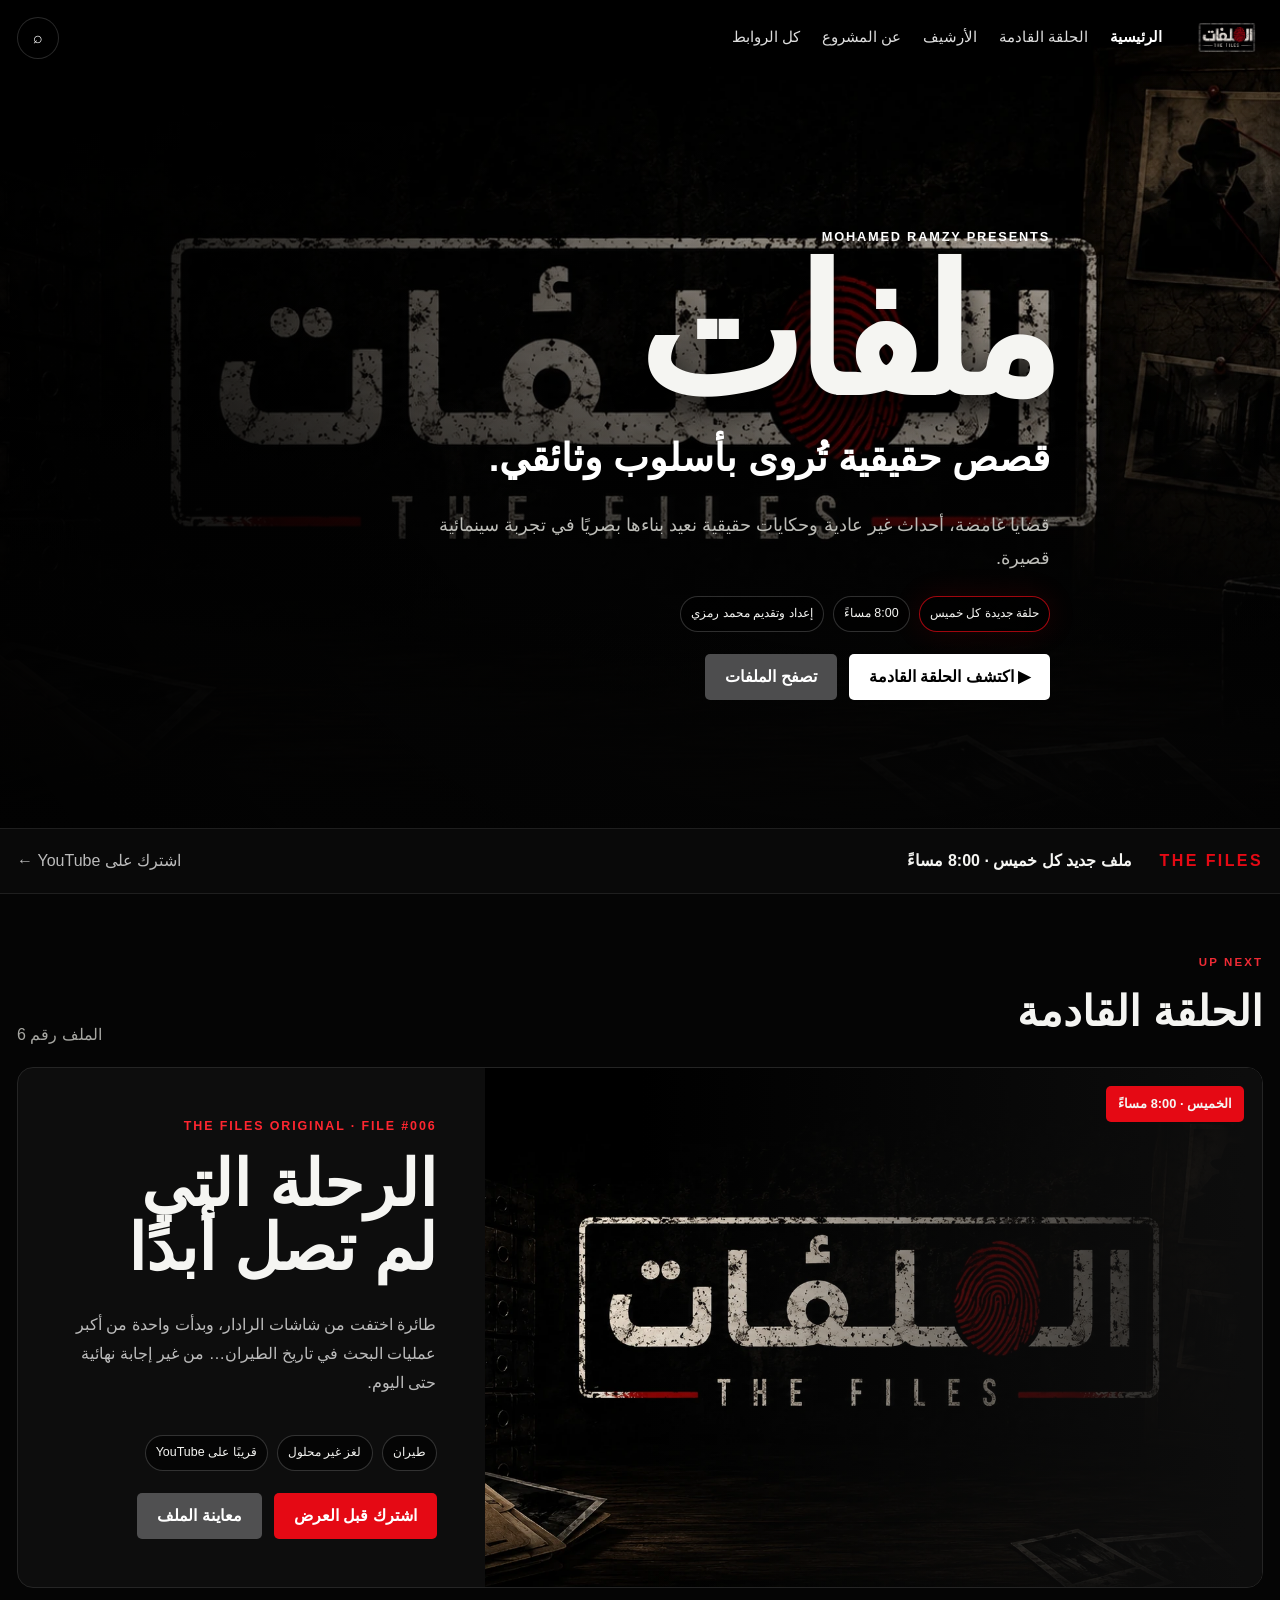
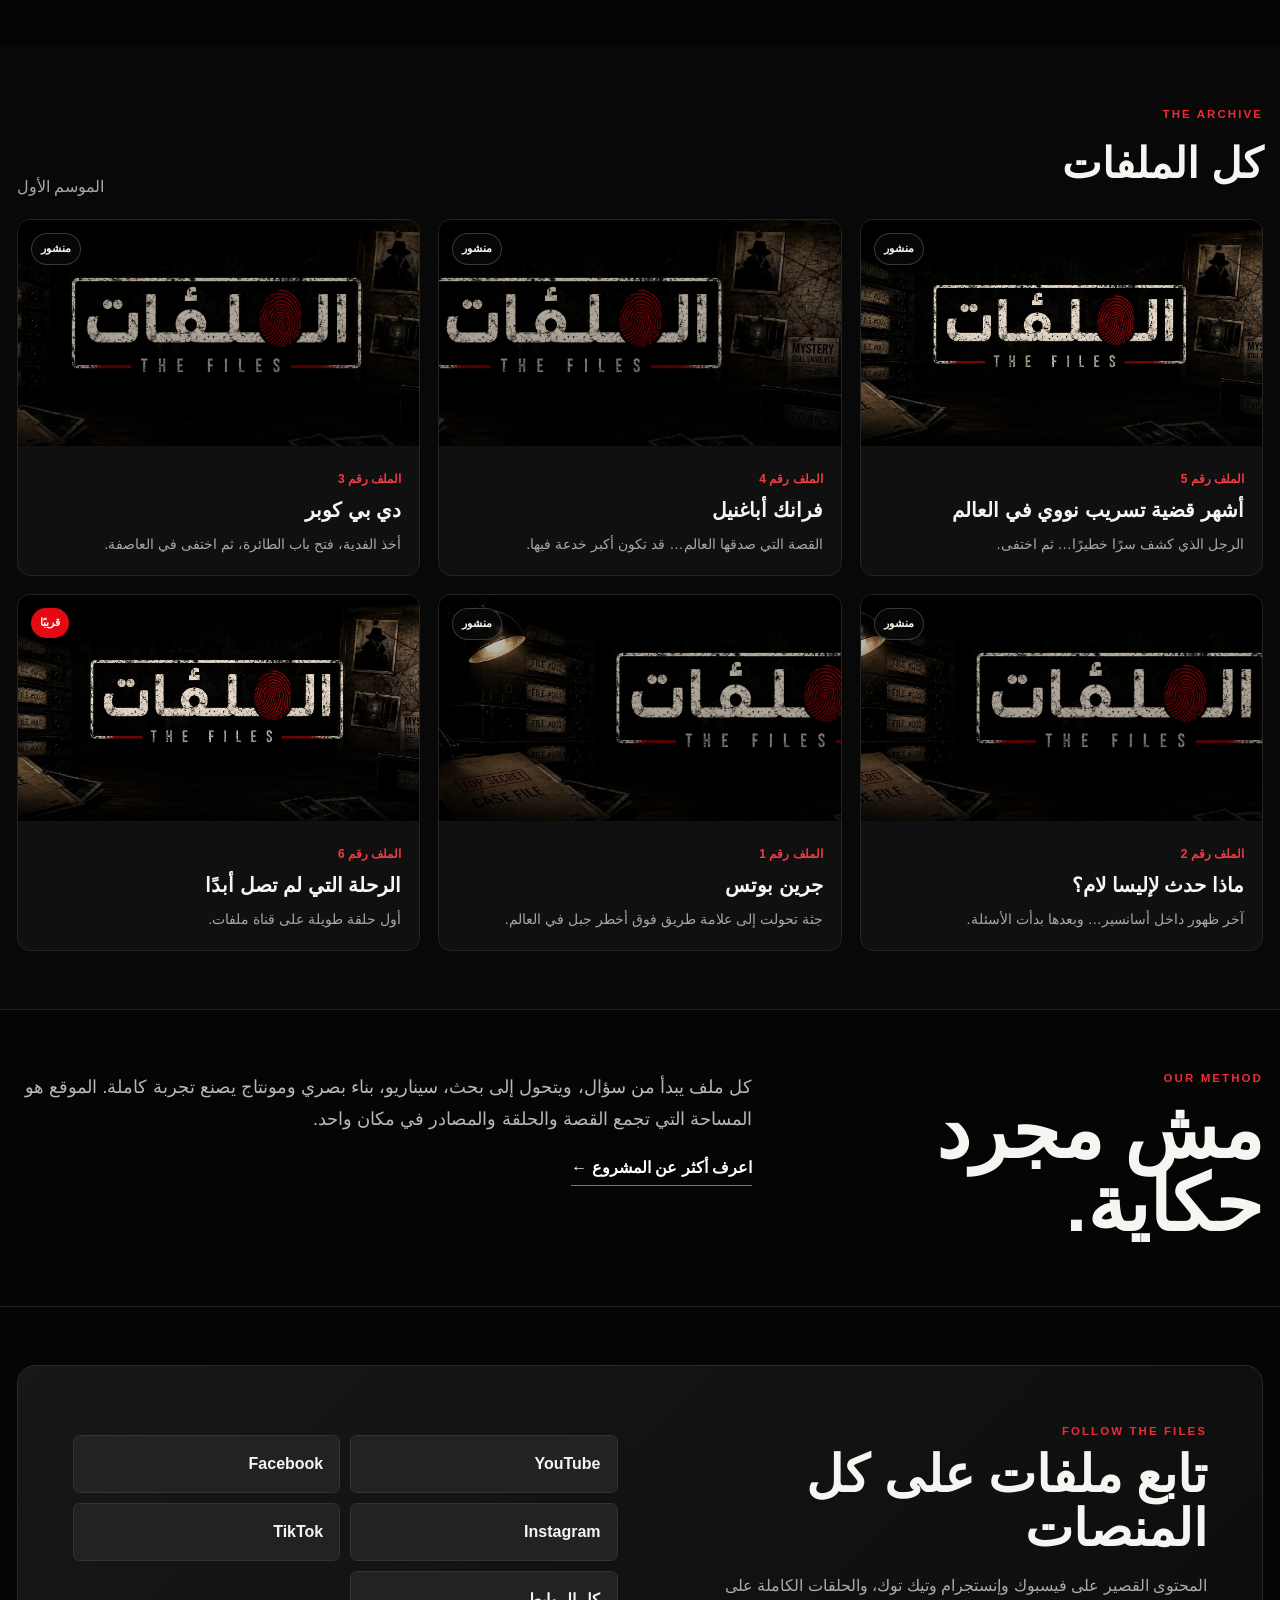
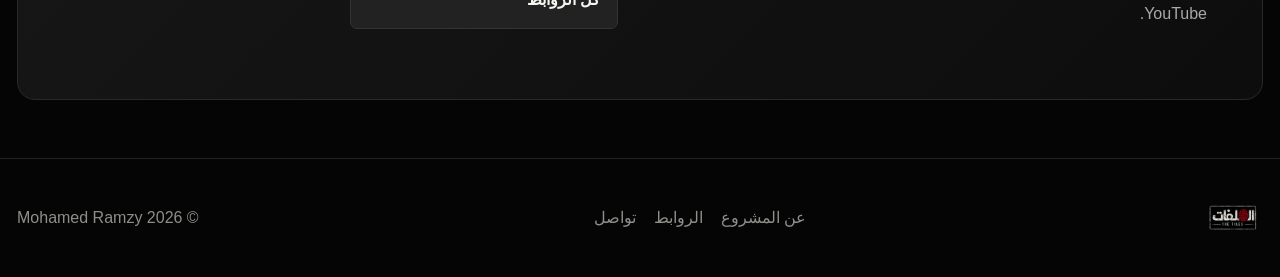
==== commit 5c1c5cfe: "Add files via upload" ====
--- a/index.html
+++ b/index.html
@@ -3,94 +3,79 @@
 <head>
 <meta charset="utf-8">
 <meta name="viewport" content="width=device-width,initial-scale=1">
-<meta name="theme-color" content="#050505">
-<meta name="description" content="منصة وثائقية عربية حديثة للقضايا الحقيقية، المصادر الأصلية، الأدلة والتسلسل الزمني.">
-<meta property="og:title" content="الملفات | The Files">
-<meta property="og:description" content="منصة وثائقية عربية حديثة للقضايا الحقيقية، المصادر الأصلية، الأدلة والتسلسل الزمني.">
+<meta name="theme-color" content="#070707">
+<meta name="description" content="ملفات | The Files — قصص حقيقية تُروى بأسلوب وثائقي، من إعداد وتقديم محمد رمزي.">
+<meta property="og:title" content="ملفات | The Files">
+<meta property="og:description" content="قصص حقيقية تُروى بأسلوب وثائقي. حلقة جديدة كل خميس الساعة 8:00 مساءً.">
 <meta property="og:type" content="website">
 <meta property="og:image" content="assets/images/logo-square-v3.webp">
 <link rel="icon" href="assets/images/favicon.png">
-<link rel="stylesheet" href="assets/css/style.css?v=3.0">
-<title>الملفات | The Files</title>
-</head><body><header class="site-header"><div class="container nav">
-<a class="logo" href="index.html"><img src="assets/images/logo-v3.png" alt="الملفات - The Files"></a>
+<link rel="stylesheet" href="assets/css/style.css?v=4.0">
+<title>ملفات | The Files — Mohamed Ramzy</title>
+</head>
+<body>
+<header class="site-header"><div class="container nav">
+<a class="logo" href="index.html"><img src="assets/images/logo-v3.png" alt="ملفات - The Files"></a>
 <nav class="nav-links">
-<a href="index.html">الرئيسية</a>
-<a href="index.html#latest">أحدث ملف</a>
-<a href="index.html#browse">تصفح</a>
-<a href="index.html#categories">التصنيفات</a>
+<a class="active" href="index.html">الرئيسية</a>
+<a href="#latest">الحلقة القادمة</a>
+<a href="#archive">الأرشيف</a>
+<a href="about.html">عن المشروع</a>
+<a href="links.html">كل الروابط</a>
 </nav>
-<div class="nav-actions">
-<button class="icon-btn" data-open-search aria-label="بحث">⌕</button>
-<button class="menu-btn" aria-label="القائمة">☰</button>
-</div></div></header>
+<div class="nav-actions"><button class="icon-btn" data-open-search aria-label="بحث">⌕</button><button class="menu-btn" aria-label="القائمة">☰</button></div>
+</div></header>
+
 <div class="search-panel"><div class="search-shell">
-<div class="search-top"><input id="globalSearch" type="search" placeholder="ابحث بالاسم، السنة أو التصنيف…"><button class="btn btn-secondary" data-close-search>إغلاق</button></div>
-<div class="search-results"><a class="search-result" data-search="جرين بوتس Green Boots 1996 ألغاز موثقة" href="cases/green-boots.html">
-<img src="assets/images/green-boots-v3.webp" alt="جرين بوتس">
-<div><h3>جرين بوتس</h3><p>FILE #001 · ألغاز · 1996</p></div></a><a class="search-result" data-search="إليسا لام Elisa Lam 2013 اختفاءات محل جدل" href="cases/elisa-lam.html">
-<img src="assets/images/elisa-lam-v3.webp" alt="إليسا لام">
-<div><h3>إليسا لام</h3><p>FILE #002 · اختفاءات · 2013</p></div></a><a class="search-result" data-search="دي بي كوبر D. B. Cooper 1971 ألغاز غير محلولة" href="cases/db-cooper.html">
-<img src="assets/images/db-cooper-v3.webp" alt="دي بي كوبر">
-<div><h3>دي بي كوبر</h3><p>FILE #003 · ألغاز · 1971</p></div></a><a class="search-result" data-search="فرانك أباغنيل Frank Abagnale 1960s خدع محل مراجعة" href="cases/frank-abagnale.html">
-<img src="assets/images/frank-abagnale-v3.webp" alt="فرانك أباغنيل">
-<div><h3>فرانك أباغنيل</h3><p>FILE #004 · خدع · 1960s</p></div></a><a class="search-result" data-search="جيمي هوفا Jimmy Hoffa 1975 اختفاءات غير محلولة" href="cases/jimmy-hoffa.html">
-<img src="assets/images/jimmy-hoffa-v3.webp" alt="جيمي هوفا">
-<div><h3>جيمي هوفا</h3><p>FILE #005 · اختفاءات · 1975</p></div></a></div></div></div>
+<div class="search-top"><input id="globalSearch" type="search" placeholder="ابحث باسم الملف أو القضية…"><button class="btn btn-secondary" data-close-search>إغلاق</button></div>
+<div class="search-results">
+<a class="search-result" data-search="جرين بوتس إيفرست ملف 1" href="cases/green-boots.html"><img src="assets/images/green-boots-v3.webp" alt="جرين بوتس"><div><h3>جرين بوتس</h3><p>الملف رقم 1 · إيفرست</p></div></a>
+<a class="search-result" data-search="إليسا لام فندق سيسيل ملف 2" href="cases/elisa-lam.html"><img src="assets/images/elisa-lam-v3.webp" alt="إليسا لام"><div><h3>إليسا لام</h3><p>الملف رقم 2 · فندق سيسيل</p></div></a>
+<a class="search-result" data-search="دي بي كوبر طائرة فدية ملف 3" href="cases/db-cooper.html"><img src="assets/images/db-cooper-v3.webp" alt="دي بي كوبر"><div><h3>دي بي كوبر</h3><p>الملف رقم 3 · لغز الطائرة</p></div></a>
+<a class="search-result" data-search="فرانك أباغنيل خدعة ملف 4" href="cases/frank-abagnale.html"><img src="assets/images/frank-abagnale-v3.webp" alt="فرانك أباغنيل"><div><h3>فرانك أباغنيل</h3><p>الملف رقم 4 · القصة تحت المراجعة</p></div></a>
+<a class="search-result" data-search="مردخاي فعنونو ديمونا نووي ملف 5" href="cases/vanunu.html"><img src="assets/images/archive-room-v12.webp" alt="مردخاي فعنونو"><div><h3>أشهر قضية تسريب نووي</h3><p>الملف رقم 5 · مردخاي فعنونو</p></div></a>
+<a class="search-result" data-search="MH370 الطائرة الرحلة التي لم تصل ملف 6" href="cases/mh370.html"><img src="assets/images/hero-v3.webp" alt="MH370"><div><h3>الرحلة التي لم تصل أبدًا</h3><p>الملف رقم 6 · قريبًا</p></div></a>
+</div></div></div>
+
 <main>
-<section class="hero">
+<section class="hero hero-v4">
 <div class="container hero-content">
-<div class="hero-kicker">THE FILES ORIGINAL DOCUMENTARY ARCHIVE</div>
-<h1>قصص حقيقية.<br>موثقة بالمصادر.</h1>
-<p>منصة وثائقية عربية تجمع الحلقة، القصة الكاملة، الأدلة، النظريات والمصادر الأصلية في تجربة واحدة.</p>
-<div class="hero-meta"><span class="meta-pill">أرشيف عربي</span><span class="meta-pill">قضايا حقيقية</span><span class="meta-pill">مصادر أصلية</span></div>
-<div class="hero-actions">
-<a class="btn btn-primary" href="cases/jimmy-hoffa.html">▶ مشاهدة أحدث ملف</a>
-<a class="btn btn-secondary" href="#browse">⌕ تصفح الأرشيف</a>
-</div></div>
+<div class="hero-kicker">MOHAMED RAMZY PRESENTS</div>
+<h1>ملفات</h1>
+<p class="hero-tagline">قصص حقيقية تُروى بأسلوب وثائقي.</p>
+<p class="hero-desc">قضايا غامضة، أحداث غير عادية وحكايات حقيقية نعيد بناءها بصريًا في تجربة سينمائية قصيرة.</p>
+<div class="hero-meta"><span class="meta-pill live-pill">حلقة جديدة كل خميس</span><span class="meta-pill">8:00 مساءً</span><span class="meta-pill">إعداد وتقديم محمد رمزي</span></div>
+<div class="hero-actions"><a class="btn btn-primary" href="#latest">▶ اكتشف الحلقة القادمة</a><a class="btn btn-secondary" href="#archive">تصفح الملفات</a></div>
+</div>
 </section>
 
+<section class="ticker"><div class="container ticker-row"><span>THE FILES</span><strong>ملف جديد كل خميس · 8:00 مساءً</strong><a href="https://www.youtube.com/@MohamedRamzyFiles" target="_blank" rel="noopener">اشترك على YouTube ←</a></div></section>
+
 <section class="section" id="latest"><div class="container">
-<div class="section-title-row"><div><h2>أحدث تحقيق</h2></div><p>FILE #005</p></div>
-<div class="feature">
-<div class="feature-image"><img src="assets/images/jimmy-hoffa-v3.webp" alt="جيمي هوفا"></div>
-<div class="feature-copy">
-<div class="eyebrow">THE FILES ORIGINAL · 1975</div>
-<h2>جيمي هوفا</h2>
-<p>رجل كان بيقابل رؤساء أمريكا، وبيحرك ملايين الدولارات بإشارة… خرج لاجتماع واختفى للأبد.</p>
-<div class="hero-meta"><span class="meta-pill">غير محلولة</span><span class="meta-pill">اختفاءات</span><span class="meta-pill">12 دقيقة</span></div>
-<div class="hero-actions"><a class="btn btn-primary" href="cases/jimmy-hoffa.html">▶ فتح الملف</a><a class="btn btn-secondary" href="cases/jimmy-hoffa.html#sources">المصادر</a></div>
-</div></div>
-</div></section>
-
-<section class="section" id="browse"><div class="container">
-<div class="section-title-row"><h2>تابع آخر الملفات</h2><button class="icon-btn" data-open-search aria-label="بحث">⌕</button></div>
-<div class="rail-wrap" data-rail>
-<button class="rail-arrow prev" aria-label="السابق">›</button>
-<div class="rail"><a class="rail-card" href="cases/jimmy-hoffa.html">
-<img src="assets/images/jimmy-hoffa-v3.webp" alt="جيمي هوفا">
-<div class="rail-card-content"><div class="file-no">FILE #005</div><h3>جيمي هوفا</h3><p>خرج لاجتماع… واختفى للأبد.</p></div></a><a class="rail-card" href="cases/frank-abagnale.html">
-<img src="assets/images/frank-abagnale-v3.webp" alt="فرانك أباغنيل">
-<div class="rail-card-content"><div class="file-no">FILE #004</div><h3>فرانك أباغنيل</h3><p>القصة التي صدقها العالم… قد تكون أكبر خدعة فيها.</p></div></a><a class="rail-card" href="cases/db-cooper.html">
-<img src="assets/images/db-cooper-v3.webp" alt="دي بي كوبر">
-<div class="rail-card-content"><div class="file-no">FILE #003</div><h3>دي بي كوبر</h3><p>أخذ الفدية، فتح باب الطائرة، ثم اختفى في العاصفة.</p></div></a><a class="rail-card" href="cases/elisa-lam.html">
-<img src="assets/images/elisa-lam-v3.webp" alt="إليسا لام">
-<div class="rail-card-content"><div class="file-no">FILE #002</div><h3>إليسا لام</h3><p>آخر ظهور لها كان داخل أسانسير… وبعدها بدأت الأسئلة.</p></div></a><a class="rail-card" href="cases/green-boots.html">
-<img src="assets/images/green-boots-v3.webp" alt="جرين بوتس">
-<div class="rail-card-content"><div class="file-no">FILE #001</div><h3>جرين بوتس</h3><p>جثة تحولت إلى علامة طريق فوق أخطر جبل في العالم.</p></div></a></div>
-<button class="rail-arrow next" aria-label="التالي">‹</button>
+<div class="section-title-row"><div><span class="section-label">UP NEXT</span><h2>الحلقة القادمة</h2></div><p>الملف رقم 6</p></div>
+<div class="feature premiere-card">
+<div class="feature-image"><img src="assets/images/hero-v3.webp" alt="الرحلة التي لم تصل أبدًا"><span class="premiere-badge">الخميس · 8:00 مساءً</span></div>
+<div class="feature-copy"><div class="eyebrow">THE FILES ORIGINAL · FILE #006</div><h2>الرحلة التي لم تصل أبدًا</h2><p>طائرة اختفت من شاشات الرادار، وبدأت واحدة من أكبر عمليات البحث في تاريخ الطيران… من غير إجابة نهائية حتى اليوم.</p>
+<div class="hero-meta"><span class="meta-pill">طيران</span><span class="meta-pill">لغز غير محلول</span><span class="meta-pill">قريبًا على YouTube</span></div>
+<div class="hero-actions"><a class="btn btn-red" href="https://www.youtube.com/@MohamedRamzyFiles" target="_blank" rel="noopener">اشترك قبل العرض</a><a class="btn btn-secondary" href="cases/mh370.html">معاينة الملف</a></div></div>
 </div></div></section>
 
-<section class="section" id="categories"><div class="container">
-<div class="section-title-row"><h2>استكشف حسب النوع</h2><p>اختار نوع القضية اللي يهمك.</p></div>
-<div class="genre-grid">
-<a class="genre" href="#browse"><strong>اختفاءات</strong><span>إليسا لام، جيمي هوفا والمزيد</span></a>
-<a class="genre" href="#browse"><strong>ألغاز</strong><span>دي بي كوبر، جرين بوتس والمزيد</span></a>
-<a class="genre" href="#browse"><strong>خدع</strong><span>قصص شهيرة تحت المراجعة</span></a>
-<a class="genre" href="#browse"><strong>ملفات غير محلولة</strong><span>قضايا ما زالت بلا إجابة نهائية</span></a>
+<section class="section archive-section" id="archive"><div class="container">
+<div class="section-title-row"><div><span class="section-label">THE ARCHIVE</span><h2>كل الملفات</h2></div><p>الموسم الأول</p></div>
+<div class="archive-grid">
+<a class="case-card" href="cases/vanunu.html"><div class="case-thumb"><img src="assets/images/archive-room-v12.webp" alt="مردخاي فعنونو"><span class="status published">منشور</span></div><div class="case-card-copy"><span>الملف رقم 5</span><h3>أشهر قضية تسريب نووي في العالم</h3><p>الرجل الذي كشف سرًا خطيرًا… ثم اختفى.</p></div></a>
+<a class="case-card" href="cases/frank-abagnale.html"><div class="case-thumb"><img src="assets/images/frank-abagnale-v3.webp" alt="فرانك أباغنيل"><span class="status published">منشور</span></div><div class="case-card-copy"><span>الملف رقم 4</span><h3>فرانك أباغنيل</h3><p>القصة التي صدقها العالم… قد تكون أكبر خدعة فيها.</p></div></a>
+<a class="case-card" href="cases/db-cooper.html"><div class="case-thumb"><img src="assets/images/db-cooper-v3.webp" alt="دي بي كوبر"><span class="status published">منشور</span></div><div class="case-card-copy"><span>الملف رقم 3</span><h3>دي بي كوبر</h3><p>أخذ الفدية، فتح باب الطائرة، ثم اختفى في العاصفة.</p></div></a>
+<a class="case-card" href="cases/elisa-lam.html"><div class="case-thumb"><img src="assets/images/elisa-lam-v3.webp" alt="إليسا لام"><span class="status published">منشور</span></div><div class="case-card-copy"><span>الملف رقم 2</span><h3>ماذا حدث لإليسا لام؟</h3><p>آخر ظهور داخل أسانسير… وبعدها بدأت الأسئلة.</p></div></a>
+<a class="case-card" href="cases/green-boots.html"><div class="case-thumb"><img src="assets/images/green-boots-v3.webp" alt="جرين بوتس"><span class="status published">منشور</span></div><div class="case-card-copy"><span>الملف رقم 1</span><h3>جرين بوتس</h3><p>جثة تحولت إلى علامة طريق فوق أخطر جبل في العالم.</p></div></a>
+<a class="case-card coming" href="cases/mh370.html"><div class="case-thumb"><img src="assets/images/hero-v3.webp" alt="MH370"><span class="status soon">قريبًا</span></div><div class="case-card-copy"><span>الملف رقم 6</span><h3>الرحلة التي لم تصل أبدًا</h3><p>أول حلقة طويلة على قناة ملفات.</p></div></a>
 </div></div></section>
-</main><footer class="footer"><div class="container footer-row">
-<img src="assets/images/logo-v3.png" alt="The Files">
-<div>© <span data-year></span> Mohamed Ramzy — The Files</div>
-</div></footer>
-<script src="assets/js/main.js?v=3.0"></script></body></html>+
+<section class="section manifesto"><div class="container manifesto-grid"><div><span class="section-label">OUR METHOD</span><h2>مش مجرد حكاية.</h2></div><div><p>كل ملف يبدأ من سؤال، ويتحول إلى بحث، سيناريو، بناء بصري ومونتاج يصنع تجربة كاملة. الموقع هو المساحة التي تجمع القصة والحلقة والمصادر في مكان واحد.</p><a class="text-link" href="about.html">اعرف أكثر عن المشروع ←</a></div></div></section>
+
+<section class="section social-section"><div class="container"><div class="social-panel"><div><span class="section-label">FOLLOW THE FILES</span><h2>تابع ملفات على كل المنصات</h2><p>المحتوى القصير على فيسبوك وإنستجرام وتيك توك، والحلقات الكاملة على YouTube.</p></div><div class="social-buttons"><a href="https://www.youtube.com/@MohamedRamzyFiles" target="_blank" rel="noopener">YouTube</a><a href="https://www.facebook.com/ramzy.video.editor" target="_blank" rel="noopener">Facebook</a><a href="https://www.instagram.com/ramzy.video.editor/" target="_blank" rel="noopener">Instagram</a><a href="https://www.tiktok.com/@mohamedramzyfiles" target="_blank" rel="noopener">TikTok</a><a href="links.html">كل الروابط</a></div></div></div></section>
+</main>
+
+<footer class="footer"><div class="container footer-row"><img src="assets/images/logo-v3.png" alt="The Files"><div class="footer-links"><a href="about.html">عن المشروع</a><a href="links.html">الروابط</a><a href="mailto:contact@mohamedramzy.com">تواصل</a></div><div>© <span data-year></span> Mohamed Ramzy</div></div></footer>
+<script src="assets/js/main.js?v=4.0"></script>
+</body></html>
--- a/assets/css/style.css
+++ b/assets/css/style.css
@@ -200,3 +200,34 @@
   .section{padding:45px 0}
   .case-hero{min-height:680px}
 }
+
+/* V4 homepage */
+.hero-v4{min-height:92vh;background:linear-gradient(180deg,rgba(0,0,0,.1),rgba(0,0,0,.3) 45%,#050505 100%),linear-gradient(90deg,rgba(0,0,0,.82),rgba(0,0,0,.08) 75%),url("../images/hero-archive.webp") center/cover no-repeat}
+.hero-v4 .hero-content{max-width:820px}
+.hero-v4 h1{font-size:clamp(5rem,14vw,11rem);margin:5px 0 0;letter-spacing:-.055em}
+.hero-tagline{font-size:clamp(1.5rem,3vw,2.4rem)!important;color:#fff!important;margin:8px 0!important;font-weight:800}
+.hero-desc{max-width:650px!important;color:#bdbdb8!important}
+.live-pill{border-color:rgba(229,9,20,.7);box-shadow:0 0 30px rgba(229,9,20,.12)}
+.ticker{border-top:1px solid #1f1f1f;border-bottom:1px solid #1f1f1f;background:#090909}
+.ticker-row{min-height:64px;display:flex;align-items:center;gap:28px}.ticker-row span{font-weight:900;color:var(--red);letter-spacing:.15em}.ticker-row strong{flex:1}.ticker-row a{color:#bbb}.ticker-row a:hover{color:#fff}
+.section-label{display:block;color:#ef2b35;font-weight:900;letter-spacing:.18em;font-size:.72rem;margin-bottom:4px}
+.archive-section{background:#080808}
+.archive-grid{display:grid;grid-template-columns:repeat(3,1fr);gap:18px}
+.case-card{background:#101010;border:1px solid #242424;border-radius:13px;overflow:hidden;transition:.25s}
+.case-card:hover{transform:translateY(-7px);border-color:#55191d;box-shadow:0 24px 55px rgba(0,0,0,.4)}
+.case-thumb{position:relative;aspect-ratio:16/9;overflow:hidden}.case-thumb img{width:100%;height:100%;object-fit:cover;transition:.35s}.case-card:hover .case-thumb img{transform:scale(1.04)}
+.case-thumb:after{content:"";position:absolute;inset:0;background:linear-gradient(180deg,transparent 50%,rgba(0,0,0,.62))}
+.status{position:absolute;z-index:2;top:13px;left:13px;padding:5px 9px;border-radius:999px;font-size:.7rem;font-weight:900}.status.published{background:rgba(8,8,8,.8);border:1px solid rgba(255,255,255,.2)}.status.soon{background:var(--red)}
+.case-card-copy{padding:18px}.case-card-copy>span{color:#f13b44;font-weight:900;font-size:.75rem}.case-card-copy h3{font-size:1.25rem;line-height:1.35;margin:5px 0 8px}.case-card-copy p{color:#a7a7a2;margin:0;font-size:.9rem}
+.premiere-badge{position:absolute;z-index:3;right:18px;top:18px;background:var(--red);padding:7px 12px;border-radius:5px;font-weight:900;font-size:.8rem}
+.manifesto{border-top:1px solid #202020;border-bottom:1px solid #202020}.manifesto-grid{display:grid;grid-template-columns:.75fr 1.25fr;gap:70px;align-items:start}.manifesto h2{font-size:clamp(2.8rem,6vw,6rem);line-height:.95;margin:7px 0}.manifesto p{font-size:1.15rem;color:#b9b9b3;margin-top:3px}.text-link{display:inline-block;color:#fff;border-bottom:1px solid #777;padding-bottom:3px;font-weight:800}
+.social-panel{background:linear-gradient(135deg,#171717,#0d0d0d);border:1px solid #292929;border-radius:18px;padding:clamp(26px,5vw,55px);display:grid;grid-template-columns:1fr 1fr;gap:45px;align-items:center}.social-panel h2{font-size:clamp(2rem,4vw,4rem);line-height:1.05;margin:7px 0}.social-panel p{color:#aaa}.social-buttons{display:grid;grid-template-columns:repeat(2,1fr);gap:10px}.social-buttons a{padding:14px 16px;background:#222;border:1px solid #333;border-radius:7px;font-weight:800}.social-buttons a:hover{background:#fff;color:#000}
+.footer-links{display:flex;gap:18px}.footer-links a:hover{color:#fff}
+.nav-links .active{color:#fff;font-weight:800}
+
+/* Links page */
+.links-page{min-height:100vh;background:radial-gradient(circle at 50% -20%,rgba(229,9,20,.22),transparent 35%),#060606;padding:120px 18px 55px}
+.links-shell{width:min(620px,100%);margin:auto;text-align:center}.links-logo{width:190px;margin:0 auto 20px}.profile-mark{width:92px;height:92px;border-radius:50%;margin:0 auto 18px;background:#111 url("../images/logo-square-v3.webp") center/cover;border:1px solid #333}.links-shell h1{font-size:2.3rem;margin:0}.links-shell .handle{color:#9b9b96;margin:3px 0 24px}.links-stack{display:grid;gap:11px}.link-button{display:flex;align-items:center;justify-content:space-between;padding:16px 18px;background:#121212;border:1px solid #2c2c2c;border-radius:10px;font-weight:850;transition:.2s}.link-button:hover{background:#fff;color:#000;transform:translateY(-2px)}.link-button.primary{background:var(--red);border-color:var(--red)}.link-button small{font-weight:500;opacity:.72}.links-note{color:#797974;font-size:.8rem;margin-top:25px}
+
+@media(max-width:980px){.archive-grid{grid-template-columns:repeat(2,1fr)}.manifesto-grid,.social-panel{grid-template-columns:1fr}.manifesto-grid{gap:20px}}
+@media(max-width:650px){.archive-grid{grid-template-columns:1fr}.ticker-row{gap:10px;flex-wrap:wrap;padding:13px 0}.ticker-row strong{order:3;flex-basis:100%}.social-buttons{grid-template-columns:1fr}.footer-links{width:100%;order:3}.hero-v4 h1{font-size:5.5rem}.hero-tagline{font-size:1.45rem!important}}
